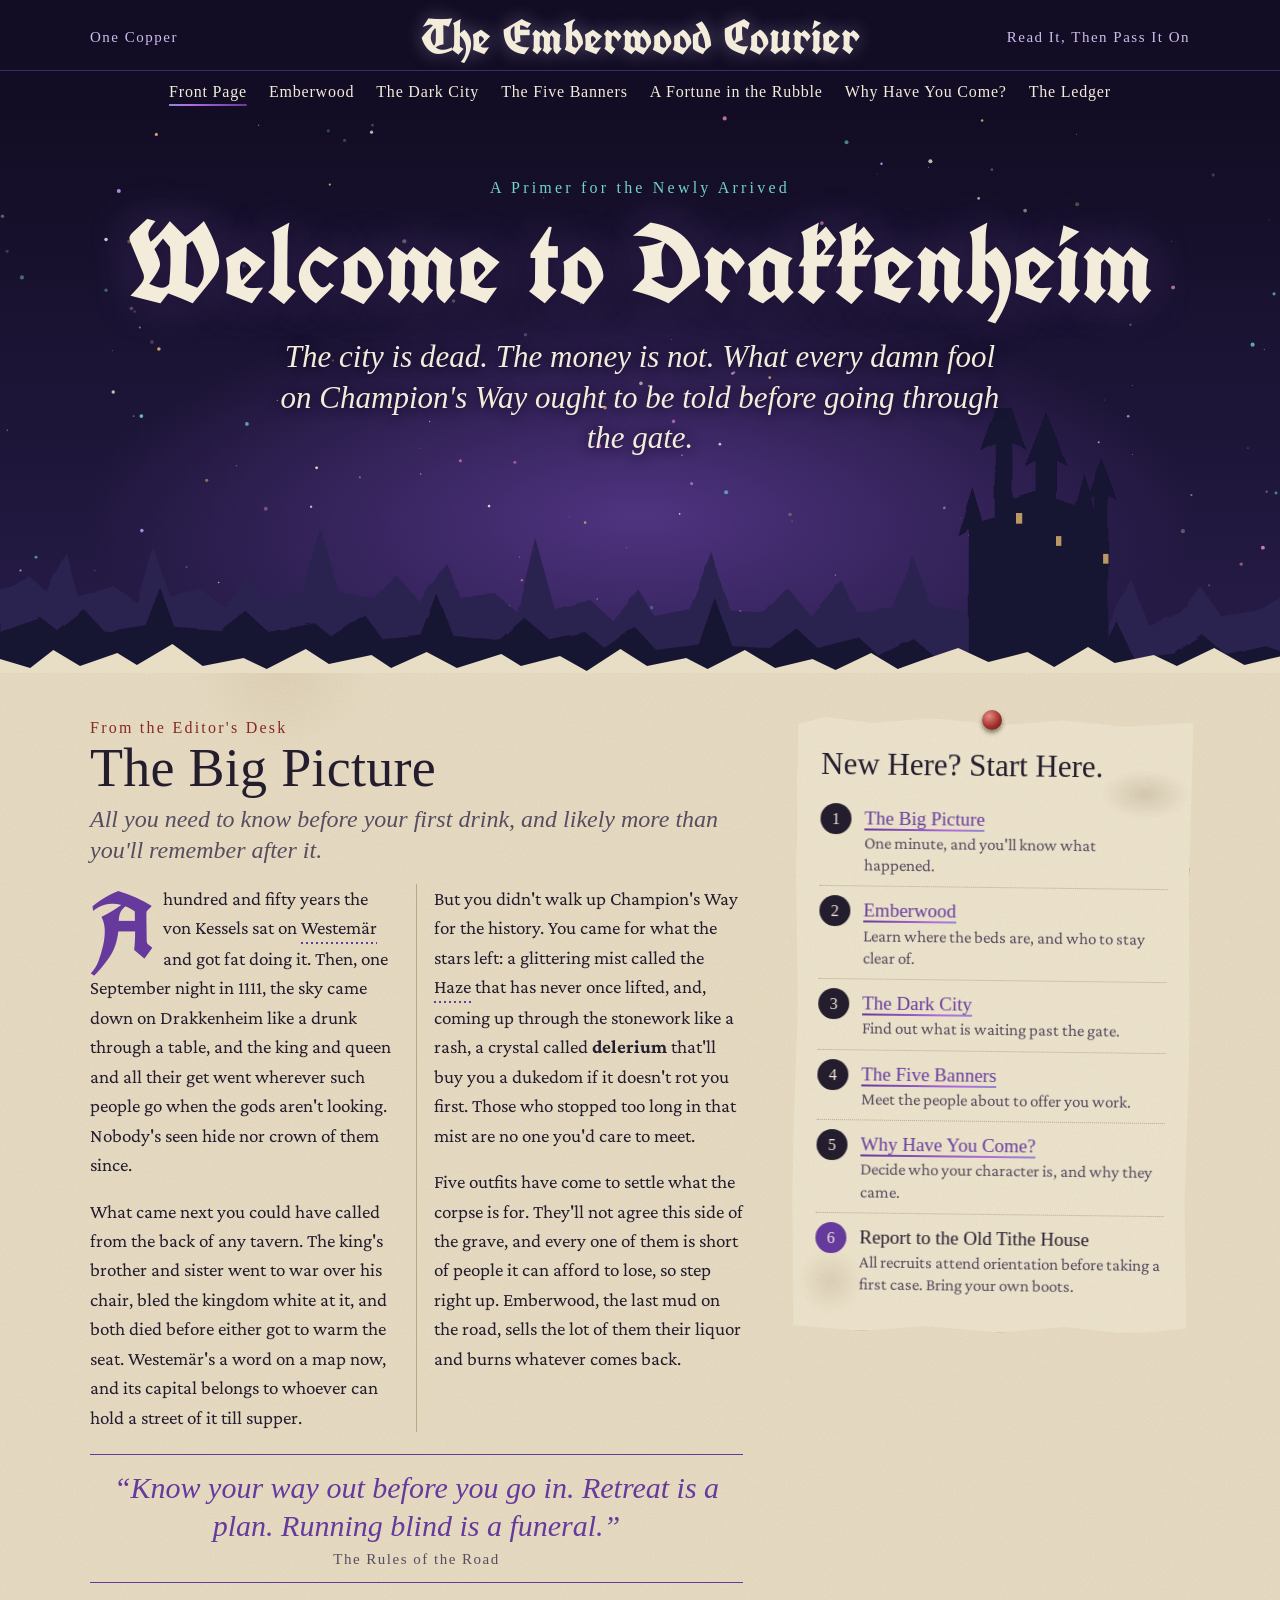
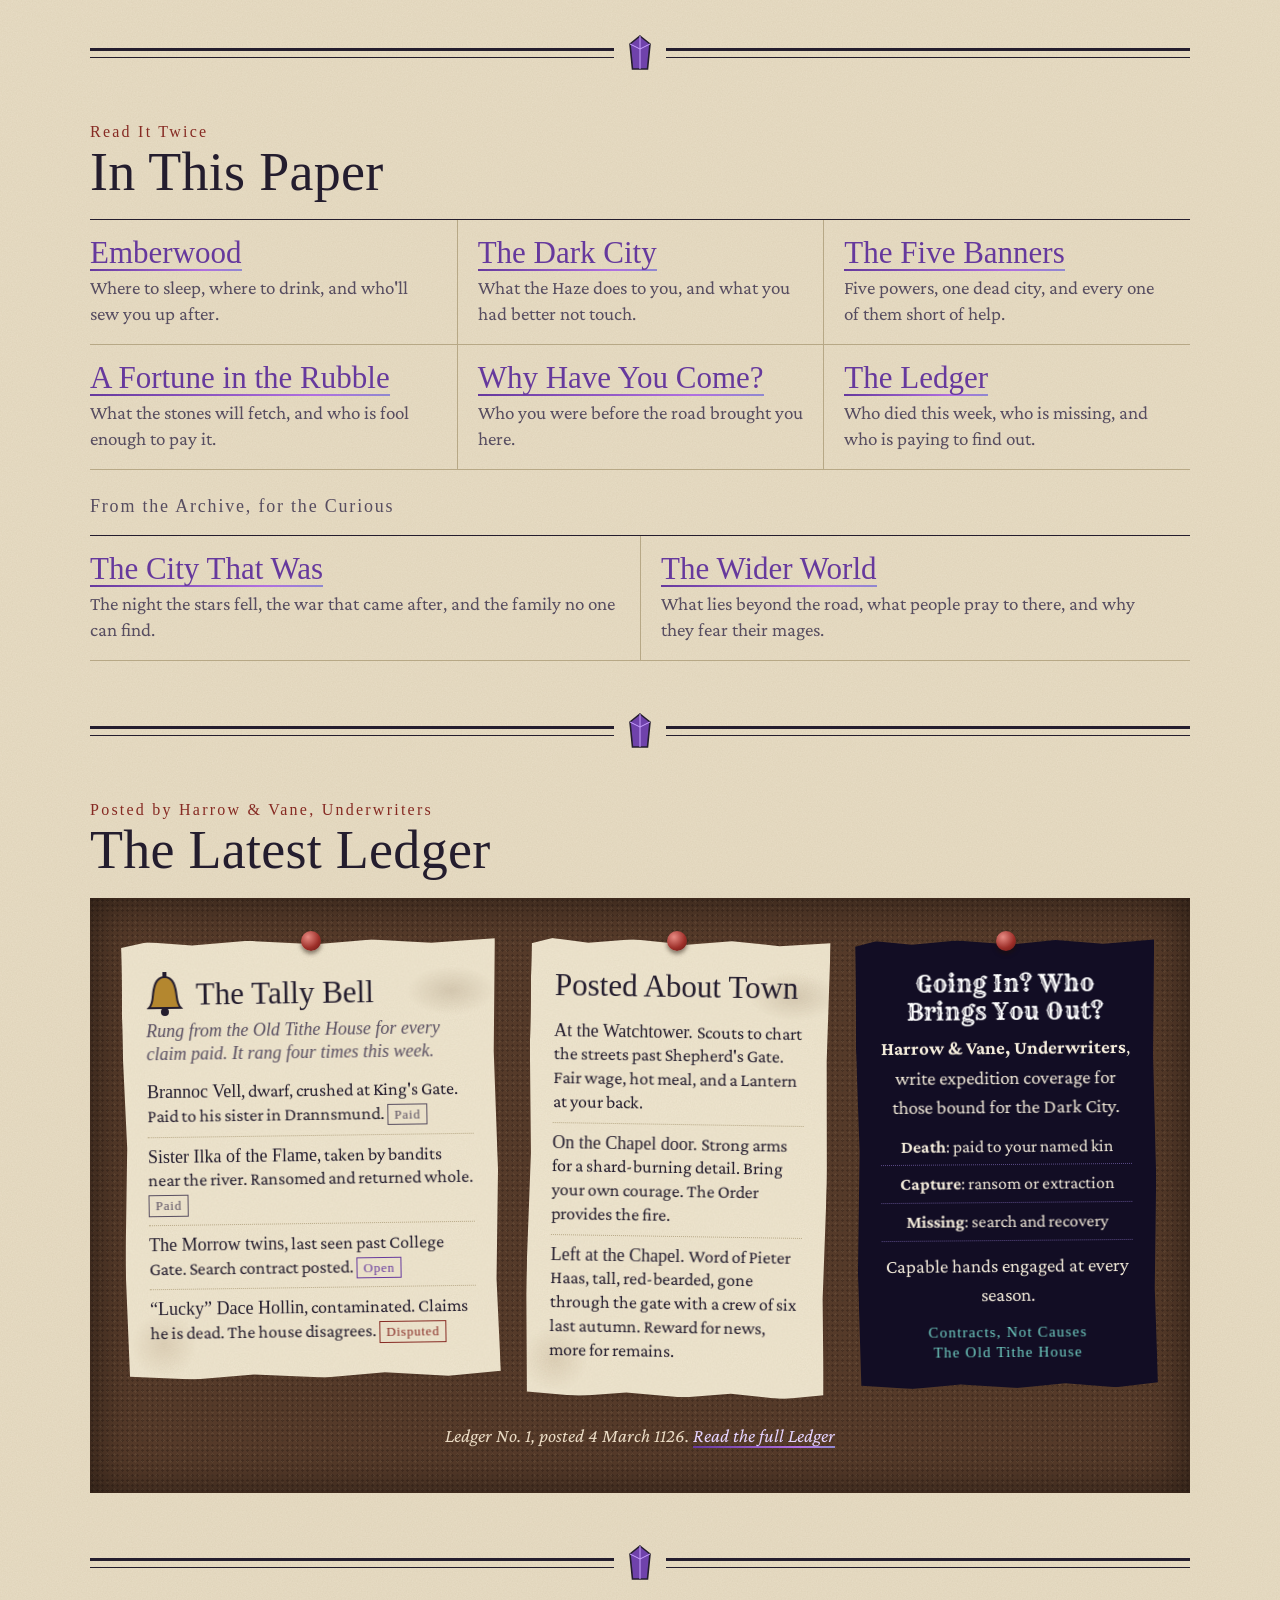
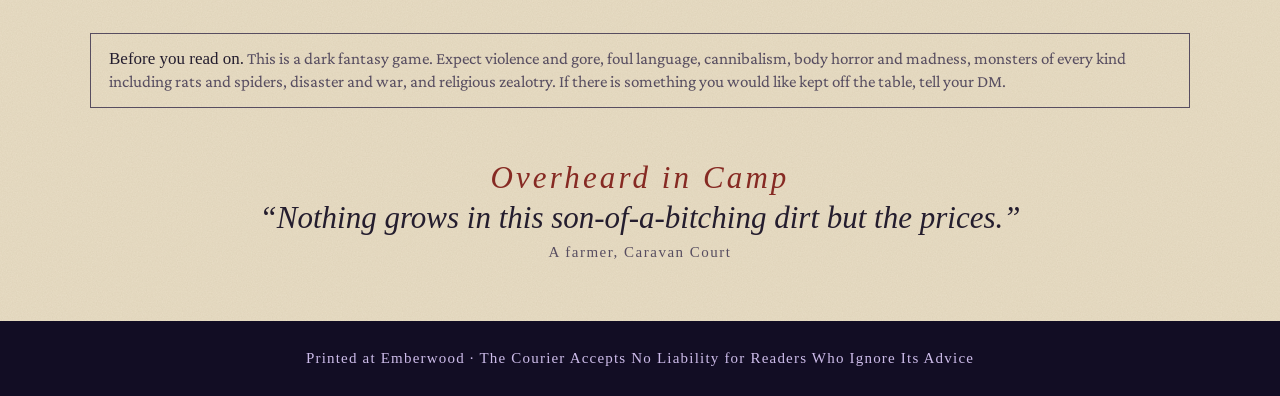
==== index.html @ 3d6c8389 "Publish The Emberwood Courier Player-facing landing site for the Drakkenheim campaign.  Co-Authored-" ====
<!doctype html>
<html lang="en">
<head>
<meta charset="utf-8">
<meta name="viewport" content="width=device-width, initial-scale=1">
<meta name="robots" content="noindex, nofollow">
<title>The Emberwood Courier</title>
<meta name="description" content="A primer for the newly arrived in Emberwood, on the road to Drakkenheim.">
<link rel="preconnect" href="https://fonts.googleapis.com">
<link rel="preconnect" href="https://fonts.gstatic.com" crossorigin>
<link href="https://fonts.googleapis.com/css2?family=Crimson+Pro:ital,wght@0,400;0,600;1,400&family=IM+Fell+English:ital@0;1&family=IM+Fell+English+SC&family=Rye&family=UnifrakturCook:wght@700&display=swap" rel="stylesheet">
<link rel="stylesheet" href="assets/css/courier.css">
<link rel="stylesheet" href="assets/css/frontier.css">
</head>
<body data-page="home">
<a class="skip" href="#main">Skip to the news</a>

<header class="masthead">
  <div class="wrap masthead__top">
    <div class="masthead__aside">One Copper</div>
    <a class="masthead__title" href="index.html">The Emberwood Courier</a>
    <div class="masthead__aside">Read It, Then Pass It On</div>
  </div>
  <nav class="nav" aria-label="Sections"><ul class="wrap nav__list" data-nav></ul></nav>
</header>

<section class="hero">
  <canvas class="hero__motes" data-motes aria-hidden="true"></canvas>
  <svg class="hero__skyline" viewBox="0 0 1440 330" preserveAspectRatio="xMidYMax slice" aria-hidden="true">
    <defs><filter id="ink-h" x="-2%" y="-2%" width="104%" height="104%"><feTurbulence type="fractalNoise" baseFrequency=".03" numOctaves="2" seed="7"/><feDisplacementMap in="SourceGraphic" scale="4"/></filter></defs>
    <g filter="url(#ink-h)">
      <path fill="#2c2050" d="M0 330V236l34-14 18 16 22-44 14 50 40-12 26 18 18-64 20 58 34-8 28 20 26-36 16 28 44-10 20-70 22 72 40 6 24-26 26 30 30-44 16 40 38-6 26 22 20-84 22 80 40-10 26 24 28-36 18 30 40-8 24-64 22 66 38 2 26-28 26 32 34-40 18 36 40-6 22-58 22 56 44 10 22-24 26 24 26-40 18 42 34-8 30 16 24-50 20 52 36-14 22-30 24 34 40-6 30-20 28 24 34-10 36 14V330Z"/>
      <path fill="#191233" d="M0 330V284l46-16 18 14 30-24 24 26 46-8 16-42 16 44 52 4 28-22 26 24 52-10 20 16 36-26 20 28 44-4 18-46 18 46 50 6 30-26 28 24 40-8 22 18 34-24 24 26 48-6 18-52 20 54 42 2 30-22 24 22 46-12 22 20 40-18 24 20 44-2 30 14 40-22 26 24 44-14 20-40 20 42 46-6 30-22 28 24 44-10 36 12V330Z"/>
      <path fill="#191233" d="M1090 336v-168l-13 7 17-54 11 38 14-4v-84l-16 8 26-74 26 74-16-8v62l26-8v-34l-12 6 24-60 24 60-12-6v44l20 6 10-36 12 42v-16l-10 5 18-48 18 48-10-5v190Z"/>
    </g>
    <g fill="#e6b873" opacity=".8"><rect x="1143" y="150" width="7" height="12"/><rect x="1188" y="176" width="6" height="11"/><rect x="1241" y="196" width="6" height="11"/></g>
  </svg>
  <svg class="hero__tear" viewBox="0 0 1440 34" preserveAspectRatio="none" aria-hidden="true"><path fill="#e8ddc5" d="M0 34V19l34 9 26-18 30 16 42-13 22 12 40-21 34 22 46-8 26 11 44-20 26 15 48-9 22 13 40-16 34 16 50-14 22 12 44-10 30 15 38-22 30 17 44-8 24 11 42-19 34 18 42-9 26 11 40-17 30 16 28-9 40-12 34 14 44-10 30 15 38-20 30 16 44-8 26 11 42-18 34 17 42-9 26 11 40-16 30 16 40-10 34 12 44-14 30 13V34Z"/></svg>
  <div class="hero__inner">
    <p class="kicker-light">A Primer for the Newly Arrived</p>
    <h1>Welcome to Drakkenheim</h1>
    <p class="hero__deck">The city is dead. The money is not. What every damn fool on Champion's Way ought to be told before going through the gate.</p>
  </div>
</section>

<main id="main" class="wrap">
  <div class="front">
    <div class="front__grid">
      <article id="big-picture">
        <p class="kicker">From the Editor's Desk</p>
        <h2 class="section-title">The Big Picture</h2>
        <p class="deck">All you need to know before your first drink, and likely more than you'll remember after it.</p>
        <div class="story__body">
          <p>A hundred and fifty years the von Kessels sat on Westemär and got fat doing it. Then, one September night in 1111, the sky came down on Drakkenheim like a drunk through a table, and the king and queen and all their get went wherever such people go when the gods aren't looking. Nobody's seen hide nor crown of them since.</p>
          <p>What came next you could have called from the back of any tavern. The king's brother and sister went to war over his chair, bled the kingdom white at it, and both died before either got to warm the seat. Westemär's a word on a map now, and its capital belongs to whoever can hold a street of it till supper.</p>
          <p>But you didn't walk up Champion's Way for the history. You came for what the stars left: a glittering mist called the Haze that has never once lifted, and, coming up through the stonework like a rash, a crystal called <strong>delerium</strong> that'll buy you a dukedom if it doesn't rot you first. Those who stopped too long in that mist are no one you'd care to meet.</p>
          <p>Five outfits have come to settle what the corpse is for. They'll not agree this side of the grave, and every one of them is short of people it can afford to lose, so step right up. Emberwood, the last mud on the road, sells the lot of them their liquor and burns whatever comes back.</p>
</div>
        <p class="pull">“Know your way out before you go in. Retreat is a plan. Running blind is a funeral.”<cite>The Rules of the Road</cite></p>
      </article>

      <aside class="note-wrap" style="--tilt:.7deg" aria-labelledby="new-here">
        <div class="note">
          <h2 id="new-here">New Here? Start Here.</h2>
          <ol class="path__list" data-path>
            <li><a class="path__label link" href="#big-picture">The Big Picture</a><span class="path__hint">One minute, and you'll know what happened.</span></li>
          </ol>
        </div>
      </aside>
    </div>

    <div class="gem-rule" aria-hidden="true"><svg viewBox="0 0 24 36"><path fill="#6f42ab" stroke="#241d2e" stroke-width="1.6" d="M12 1l10 8-2.5 25h-15L2 9z"/><path fill="none" stroke="#c9a2ff" d="M12 1v33M2 9l10 5 10-5"/></svg></div>

    <section aria-labelledby="in-paper">
      <p class="kicker">Read It Twice</p>
      <h2 id="in-paper" class="section-title">In This Paper</h2>
      <div class="headlines" data-headlines="essential"></div>
      <p class="subhead">From the Archive, for the Curious</p>
      <div class="headlines headlines--small" data-headlines="archive"></div>
    </section>

    <div class="gem-rule" aria-hidden="true"><svg viewBox="0 0 24 36"><path fill="#6f42ab" stroke="#241d2e" stroke-width="1.6" d="M12 1l10 8-2.5 25h-15L2 9z"/><path fill="none" stroke="#c9a2ff" d="M12 1v33M2 9l10 5 10-5"/></svg></div>

    <section aria-labelledby="latest">
      <p class="kicker">Posted by Harrow &amp; Vane, Underwriters</p>
      <h2 id="latest" class="section-title">The Latest Ledger</h2>
      <div class="board">
        <div class="board__grid">
          <div class="note-wrap" style="--tilt:-.8deg">
            <div class="note">
              <div class="tally">
                <svg viewBox="0 0 38 46" aria-hidden="true"><path fill="#b4872f" stroke="#241d2e" stroke-width="2" d="M19 5C10 5 8 15 7 25c-.6 6-2 9-4 11h32c-2-2-3.400-5-4-11C30 15 28 5 19 5Z"/><rect x="17" y="0" width="4" height="6" fill="#241d2e"/><circle cx="19" cy="40" r="4" fill="#241d2e"/></svg>
                <h3>The Tally Bell</h3>
              </div>
              <p class="tally__sub" data-bell></p>
              <ul data-claims></ul>
            </div>
          </div>
          <div class="note-wrap" style="--tilt:.9deg">
            <div class="note">
              <h3>Posted About Town</h3>
              <ul data-posted></ul>
            </div>
          </div>
          <div class="note-wrap" style="--tilt:-.5deg">
            <div class="note note--ad">
              <h3>Going In? Who Brings You Out?</h3>
              <p style="margin:8px 0 6px"><b>Harrow &amp; Vane, Underwriters</b>, write expedition coverage for those bound for the Dark City.</p>
              <div class="cover"><b>Death</b>: paid to your named kin</div>
              <div class="cover"><b>Capture</b>: ransom or extraction</div>
              <div class="cover"><b>Missing</b>: search and recovery</div>
              <p style="margin:10px 0 0">Capable hands engaged at every season.</p>
              <p class="motto">Contracts, Not Causes<br>The Old Tithe House</p>
            </div>
          </div>
        </div>
        <p class="board__foot"><span data-issue></span> <a class="link" href="ledger.html">Read the full Ledger</a></p>
      </div>
    </section>

    <div class="gem-rule" aria-hidden="true"><svg viewBox="0 0 24 36"><path fill="#6f42ab" stroke="#241d2e" stroke-width="1.6" d="M12 1l10 8-2.5 25h-15L2 9z"/><path fill="none" stroke="#c9a2ff" d="M12 1v33M2 9l10 5 10-5"/></svg></div>

    <p class="warning"><strong>Before you read on.</strong> This is a dark fantasy game. Expect violence and gore, foul language, cannibalism, body horror and madness, monsters of every kind including rats and spiders, disaster and war, and religious zealotry. If there is something you would like kept off the table, tell your DM.</p>
  </div>
</main>

<footer class="foot">Printed at Emberwood · The Courier Accepts No Liability for Readers Who Ignore Its Advice</footer>
<script src="assets/js/ledger.js"></script>
<script src="assets/js/site.js"></script>
</body>
</html>
---- assets/css/courier.css ----
/* The Emberwood Courier: shared styles */
:root {
  --paper: #e8ddc5;
  --paper-deep: #dccfb1;
  --paper-note: #efe6d0;
  --ink: #241d2e;
  --ink-soft: #574d60;
  --rule: #b7a886;
  --night: #120d24;
  --night-2: #241a44;
  --night-glow: #4f3380;
  --moon: #f4ecdb;
  --lilac: #cdbcea;
  --violet: #66399d;
  --oxblood: #862a23;
  --brass: #a97c28;
  --teal: #72d3c6;
  --cork: #553a29;
  --shimmer: linear-gradient(100deg, #66399d, #b06fe0, #4fb9ae, #b06fe0, #66399d);
  --blackletter: "UnifrakturCook", "Old English Text MT", serif;
  --fell: "IM Fell English", Georgia, serif;
  --fell-sc: "IM Fell English SC", "IM Fell English", Georgia, serif;
  --body: "Crimson Pro", Georgia, serif;
  --page: 1180px;
  --gutter: clamp(16px, 4vw, 40px);
  --noise: url("data:image/svg+xml,%3Csvg xmlns='http://www.w3.org/2000/svg' width='220' height='220'%3E%3Cfilter id='n'%3E%3CfeTurbulence type='fractalNoise' baseFrequency='.8' numOctaves='3'/%3E%3CfeColorMatrix values='0 0 0 0 .35 0 0 0 0 .27 0 0 0 0 .14 0 0 0 .13 0'/%3E%3C/filter%3E%3Crect width='220' height='220' filter='url(%23n)'/%3E%3C/svg%3E");
}

* { box-sizing: border-box; }
html { -webkit-text-size-adjust: 100%; }
body {
  margin: 0;
  background: var(--paper) var(--noise);
  color: var(--ink);
  font: 400 19px/1.55 var(--body);
  overflow-wrap: break-word;
}
img, svg { max-width: 100%; }
p { margin: 0 0 .9em; }
h1, h2, h3 { margin: 0; font-weight: 400; }
ol, ul { margin: 0; padding: 0; list-style: none; }

.wrap { max-width: var(--page); margin: 0 auto; padding: 0 var(--gutter); }

/* Interaction language: anything with the shimmer can be clicked */
a { color: inherit; }
.link {
  color: var(--violet);
  text-decoration: none;
  background: var(--shimmer) 0 100% / 300% 2px no-repeat;
  padding-bottom: 2px;
  transition: background-position .9s ease;
}
.link:hover { background-position: 100% 100%; }
:focus-visible { outline: 3px solid var(--violet); outline-offset: 3px; border-radius: 2px; }

.skip {
  position: absolute; left: -999px; top: 8px; z-index: 20;
  background: var(--moon); padding: 8px 14px;
}
.skip:focus { left: 8px; }

/* Masthead */
.masthead { background: var(--night); color: var(--moon); }
.masthead__top {
  display: grid; grid-template-columns: 1fr auto 1fr; align-items: center; gap: 16px;
  padding-block: 12px 8px;
}
.masthead__aside { font: 15px var(--fell-sc); letter-spacing: .1em; color: var(--lilac); }
.masthead__aside:last-child { text-align: right; }
.masthead__title {
  font: 700 clamp(30px, 5vw, 48px)/1.05 var(--blackletter);
  color: var(--moon); text-decoration: none; white-space: nowrap;
  text-shadow: 0 0 18px rgba(205, 188, 234, .4);
}
.nav { border-top: 1px solid #3b2d63; }
.nav__list {
  display: flex; flex-wrap: wrap; justify-content: center;
  gap: 2px 22px; padding-block: 7px 9px;
  font: 16px var(--fell-sc); letter-spacing: .05em;
}
.nav a { color: var(--moon); text-decoration: none; padding: 5px 0; display: inline-block;
  background: var(--shimmer) 0 100% / 300% 0 no-repeat; transition: background-size .2s, background-position .9s; }
.nav a:hover, .nav a[aria-current] { background-size: 300% 2px; background-position: 100% 100%; }
.nav span { color: #8d81ac; padding: 5px 0; display: inline-block; }

@media (max-width: 720px) {
  .masthead__top { grid-template-columns: 1fr; text-align: center; padding-block: 12px 4px; }
  .masthead__aside { display: none; }
  .masthead__title { white-space: normal; }
  .nav__list { flex-wrap: nowrap; justify-content: flex-start; overflow-x: auto; white-space: nowrap; scrollbar-width: none; }
  .nav__list::-webkit-scrollbar { display: none; }
}

/* Hero */
.hero {
  position: relative; overflow: hidden; color: var(--moon); text-align: center;
  background:
    radial-gradient(ellipse 60% 55% at 50% 72%, var(--night-glow) 0%, rgba(79, 51, 128, 0) 72%),
    linear-gradient(var(--night), var(--night-2) 88%);
}
.hero__motes { position: absolute; inset: 0; width: 100%; height: 100%; }
.hero__skyline { position: absolute; left: 0; right: 0; bottom: 0; width: 100%; height: clamp(140px, 21vw, 265px); display: block; }
.hero__tear { position: absolute; left: 0; right: 0; bottom: -1px; width: 100%; height: 34px; display: block; }
.hero__inner { position: relative; padding: clamp(40px, 5vw, 64px) var(--gutter) clamp(130px, 17vw, 215px); }
.kicker-light { font: 16px var(--fell-sc); letter-spacing: .2em; color: var(--teal); margin: 0 0 12px; }
.hero h1 {
  font: 700 clamp(52px, 8.6vw, 112px)/1 var(--blackletter);
  text-shadow: 0 2px 26px rgba(15, 8, 34, .9), 0 0 42px rgba(160, 120, 220, .45);
}
.hero__deck {
  font: italic clamp(21px, 2.6vw, 31px)/1.3 var(--fell);
  max-width: 24em; margin: 18px auto 0;
  text-shadow: 0 1px 12px rgba(15, 8, 34, .95);
}

/* Broadsheet furniture */
.kicker { font: 16px var(--fell-sc); letter-spacing: .14em; color: var(--oxblood); margin: 0 0 2px; }
.section-title { font: clamp(34px, 4.6vw, 54px)/1.08 var(--fell-sc); letter-spacing: .005em; }
.deck { font: italic clamp(20px, 2vw, 24px)/1.3 var(--fell); color: var(--ink-soft); margin: 6px 0 0; }
.double-rule { border: 0; border-top: 3px solid var(--ink); border-bottom: 1px solid var(--ink); height: 6px; margin: 0; }
.gem-rule { display: flex; align-items: center; gap: 14px; margin: clamp(30px, 5vw, 52px) 0; }
.gem-rule::before, .gem-rule::after { content: ""; flex: 1; height: 6px; border-top: 3px solid var(--ink); border-bottom: 1px solid var(--ink); }
.gem-rule svg { width: 24px; height: 36px; flex: none; }

/* Front page */
.front { padding-block: clamp(26px, 4vw, 46px) 0; }
.front__grid { display: grid; grid-template-columns: minmax(0, 1.65fr) minmax(0, 1fr); gap: clamp(26px, 4vw, 56px); align-items: start; }
.story__body { column-count: 2; column-gap: 34px; column-rule: 1px solid var(--rule); margin-top: 18px; }
.story__body p:first-child::first-letter {
  float: left; font: 700 92px/.74 var(--blackletter); color: var(--violet);
  padding: 8px 10px 0 0;
}
.pull { font: italic clamp(23px, 2.7vw, 30px)/1.25 var(--fell); color: var(--violet); text-align: center;
  border-block: 1px solid var(--violet); padding: 14px 8px; margin: 22px 0 0; }
.pull cite { display: block; font: 15px var(--fell-sc); letter-spacing: .1em; color: var(--ink-soft); margin-top: 7px; }

@media (max-width: 900px) {
  .front__grid { grid-template-columns: 1fr; }
}
@media (max-width: 620px) {
  .story__body { column-count: 1; }
}

/* Pinned notes */
.note {
  position: relative; background: var(--paper-note) var(--noise);
  padding: 30px 24px 26px;
  transform: rotate(var(--tilt, -.6deg));
  filter: drop-shadow(0 4px 6px rgba(36, 22, 10, .3));
  clip-path: polygon(0 1.2%, 7% 0, 19% .9%, 34% 0, 52% 1%, 67% .1%, 83% 1%, 100% .2%, 99.3% 26%, 100% 53%, 99.2% 78%, 100% 99%, 86% 100%, 69% 99%, 53% 100%, 34% 99.1%, 18% 100%, .8% 99.2%, 0 74%, .9% 47%, 0 24%);
}
.note-wrap { position: relative; }
.note-wrap::before {
  content: ""; position: absolute; z-index: 2; left: 50%; top: -9px; width: 20px; height: 20px; margin-left: -10px;
  border-radius: 50%;
  background: radial-gradient(circle at 35% 30%, #e78b83, #9d2f29 58%, #5f1612);
  box-shadow: 0 3px 4px rgba(30, 15, 5, .5);
}
.note h2, .note h3 { font: clamp(25px, 3vw, 31px)/1.12 var(--fell-sc); }

/* New here path */
.path__list { counter-reset: step; margin-top: 12px; }
.path__list li { counter-increment: step; position: relative; padding: 9px 0 9px 44px; border-bottom: 1px dotted var(--rule); }
.path__list li:last-child { border: 0; }
.path__list li::before {
  content: counter(step); position: absolute; left: 0; top: 9px; width: 31px; height: 31px;
  background: var(--ink); color: var(--moon); border-radius: 50%;
  font: 16px/31px var(--fell-sc); text-align: center;
}
.path__list li:last-child::before { background: var(--violet); }
.path__label { font: 19px/1.25 var(--fell-sc); }
.path__label--plain { color: var(--ink); }
.path__hint { display: block; font-size: 17px; line-height: 1.3; color: var(--ink-soft); }
.in-press { font: 13px var(--fell-sc); letter-spacing: .08em; color: var(--ink-soft); border: 1px solid var(--rule); padding: 0 6px; white-space: nowrap; }

/* Headlines */
.headlines { display: grid; grid-template-columns: repeat(3, minmax(0, 1fr)); margin-top: 18px; border-top: 1px solid var(--ink); }
.headline { padding: 16px 20px 18px 0; border-bottom: 1px solid var(--rule); }
.headline + .headline { padding-left: 20px; border-left: 1px solid var(--rule); }
.headline:nth-child(3n + 1) { padding-left: 0; border-left: 0; }
.headline__title { font: clamp(25px, 2.7vw, 31px)/1.12 var(--fell-sc); margin: 0 0 4px; }
.headline__title a {
  color: var(--violet); text-decoration: none;
  background: var(--shimmer) 0 100% / 300% 2px no-repeat; padding-bottom: 1px; transition: background-position .9s;
}
.headline__title a:hover { background-position: 100% 100%; }
.headline p { margin: 0; color: var(--ink-soft); line-height: 1.35; }
.headlines--small { grid-template-columns: repeat(2, minmax(0, 1fr)); }
.headlines--small .headline:nth-child(3n + 1) { padding-left: 20px; border-left: 1px solid var(--rule); }
.headlines--small .headline:nth-child(2n + 1) { padding-left: 0; border-left: 0; }
.subhead { font: 18px var(--fell-sc); letter-spacing: .1em; color: var(--ink-soft); margin: 26px 0 0; }

@media (max-width: 780px) {
  .headlines, .headlines--small { grid-template-columns: 1fr; }
  .headline, .headline + .headline, .headlines--small .headline:nth-child(3n + 1) { padding: 13px 0 15px; border-left: 0; }
}

/* Corkboard */
.board {
  background: var(--cork);
  background-image: radial-gradient(rgba(0, 0, 0, .2) 1px, transparent 1.3px), radial-gradient(rgba(255, 220, 170, .06) 1px, transparent 1.3px);
  background-size: 5px 5px, 7px 7px;
  box-shadow: inset 0 0 44px rgba(0, 0, 0, .55);
  padding: clamp(26px, 4vw, 42px) clamp(16px, 3vw, 34px);
  margin-top: 18px;
}
.board__grid { display: grid; grid-template-columns: minmax(0, 1.25fr) minmax(0, 1fr) minmax(0, 1fr); gap: clamp(18px, 2.4vw, 30px); align-items: start; }
.board__foot { color: #eadbc4; text-align: center; font-style: italic; margin: 24px 0 0; }
.board__foot .link { color: #e5d3ff; }
.tally { display: flex; gap: 12px; align-items: center; }
.tally svg { width: 38px; height: 46px; flex: none; }
.tally__sub { font: italic 18px/1.25 var(--fell); color: var(--ink-soft); margin: 2px 0 8px; }
.claim { padding: 8px 0; border-bottom: 1px dotted var(--rule); line-height: 1.32; font-size: 18px; }
.claim:last-child { border: 0; }
.claim b { font: 18px var(--fell-sc); }
.status { display: inline-block; font: 13px/1.5 var(--fell-sc); letter-spacing: .06em; padding: 0 6px; border: 1px solid var(--ink-soft); color: var(--ink-soft); white-space: nowrap; }
.status--open { border-color: var(--violet); color: var(--violet); }
.status--disputed { border-color: var(--oxblood); color: var(--oxblood); }
.note h3 + ul, .note h3 + p { margin-top: 8px; }
.note--ad { background: var(--night); color: var(--moon); text-align: center; }
.note--ad h3 { color: #fff; }
.note--ad .cover { font-size: 17.5px; line-height: 1.3; border-bottom: 1px dotted #5a4a86; padding: 7px 0; }
.note--ad .motto { font: 15px/1.35 var(--fell-sc); letter-spacing: .08em; color: var(--teal); margin: 12px 0 0; }

@media (max-width: 960px) {
  .board__grid { grid-template-columns: 1fr; gap: 26px; }
}

/* Footer */
.warning { border: 1px solid var(--ink-soft); padding: 13px 18px; font-size: 17px; line-height: 1.4; color: var(--ink-soft); margin-top: 8px; }
.warning strong { font: 17px var(--fell-sc); color: var(--ink); }
.foot { background: var(--night); color: var(--lilac); text-align: center; padding: 26px var(--gutter); margin-top: clamp(36px, 5vw, 60px); font: 15px/1.5 var(--fell-sc); letter-spacing: .08em; }

/* Emberwood page */
.page-head { padding-block: clamp(26px, 4vw, 44px) 18px; }
.map-layout { display: grid; grid-template-columns: minmax(0, 1fr) 300px; gap: clamp(20px, 3vw, 36px); align-items: start; }
.map-frame { position: relative; line-height: 0; filter: drop-shadow(0 4px 8px rgba(36, 22, 10, .35)); }
.map-art { width: 100%; height: auto; display: block; }
.map-overlay { position: absolute; inset: 0; width: 100%; height: 100%; }
.map-caption { font: italic 17px/1.3 var(--fell); color: var(--ink-soft); text-align: center; margin: 8px 0 0; }
.map-note-col { position: sticky; top: 16px; padding-top: 10px; }
.place-note__tag { font: 15px var(--fell-sc); letter-spacing: .1em; color: var(--oxblood); margin: 0 0 2px; }
.place-note p { margin: 9px 0 0; line-height: 1.42; }
.place-note__who { font-size: 17.5px; color: var(--ink-soft); border-top: 1px dotted var(--rule); padding-top: 8px; }
.place-note__who b { font: 16px var(--fell-sc); color: var(--ink); }
.pin { cursor: pointer; }
.pin__hit { fill: transparent; }
.pin__disc { fill: #ecdfbd; stroke: var(--ink); stroke-width: 1.8; transition: fill .2s; filter: drop-shadow(1px 2px 1.5px rgba(30, 20, 14, .55)); }
.pin__num { fill: var(--ink); font: 19px var(--fell); text-anchor: middle; pointer-events: none; transition: fill .2s; }
.pin:hover .pin__disc, .pin:focus-visible .pin__disc, .pin[aria-pressed="true"] .pin__disc { fill: url(#shim); }
.pin:hover .pin__num, .pin:focus-visible .pin__num, .pin[aria-pressed="true"] .pin__num { fill: #fbf5e7; }
.pin:focus { outline: none; }
.pin:focus-visible .pin__ring { stroke: var(--violet); stroke-width: 3; }
.pin__ring { fill: none; stroke: transparent; }
.map-title { font: 700 27px var(--blackletter); fill: #f1e8d6; pointer-events: none; }
.map-label { font: 16px var(--fell-sc); letter-spacing: .12em; fill: var(--ink); paint-order: stroke; stroke: rgba(226, 216, 190, .85); stroke-width: 4px; stroke-linejoin: round; pointer-events: none; }

.directory { display: grid; grid-template-columns: repeat(3, minmax(0, 1fr)); gap: 0 30px; margin-top: 12px; }
.directory button {
  all: unset; box-sizing: border-box; display: flex; gap: 11px; align-items: flex-start; width: 100%;
  padding: 10px 0; border-bottom: 1px dotted var(--rule); cursor: pointer; line-height: 1.25;
}
.directory button:focus-visible { outline: 3px solid var(--violet); outline-offset: 2px; }
.directory__num { flex: none; width: 30px; height: 30px; border-radius: 50%; background: var(--ink); color: var(--moon); text-align: center; font: 15px/30px var(--fell-sc); }
.directory__name { display: block; font: 20px/1.2 var(--fell-sc); color: var(--violet); }
.directory__line { display: block; font-size: 17px; color: var(--ink-soft); }
.directory button[aria-pressed="true"] .directory__num { background: var(--violet); }

.notices { columns: 3; column-gap: 20px; margin-top: 16px; }
.notice { break-inside: avoid; border: 1.5px solid var(--ink); padding: 15px 16px; margin: 0 0 18px; text-align: center; line-height: 1.34; font-size: 18px; }
.notice h3 { font: 23px/1.15 var(--fell-sc); margin-bottom: 6px; }
.notice small { display: block; font: 14px var(--fell-sc); letter-spacing: .08em; color: var(--ink-soft); margin-top: 7px; }
.notice--warn { border: 2.5px solid var(--oxblood); }
.notice--warn h3 { color: var(--oxblood); }
.notice--firm { background: var(--night); color: var(--moon); border-color: var(--night); box-shadow: inset 0 0 0 3px var(--night), inset 0 0 0 4px #5a4a86; }
.notice--firm h3 { color: #fff; }
.notice--firm small { color: var(--teal); }
.grumble { margin-top: 16px; border-left: 3px solid var(--oxblood); padding: 2px 0 2px 18px; max-width: 42em; }

@media (max-width: 960px) {
  .map-layout { grid-template-columns: 1fr; }
  .map-note-col { position: static; }
  .directory { grid-template-columns: repeat(2, minmax(0, 1fr)); }
  .notices { columns: 2; }
}
@media (max-width: 620px) {
  .directory { grid-template-columns: 1fr; }
  .notices { columns: 1; }
  .map-label { display: none; }
  .pin__disc { r: 23px; }
  .pin__num { font-size: 26px; }
}

@media (prefers-reduced-motion: reduce) {
  *, *::before, *::after { transition: none !important; animation: none !important; scroll-behavior: auto !important; }
}
---- assets/css/frontier.css ----
/* Frontier layer: wood type, handbills, wear, and the interactive extras. */
:root { --woodtype: "Rye", "IM Fell English SC", Georgia, serif; }

/* Paper that has been carried in a boot */
body {
  background-image:
    radial-gradient(circle 150px at 8% 18%, rgba(120, 84, 42, .09), transparent 70%),
    radial-gradient(circle 220px at 92% 42%, rgba(96, 66, 34, .08), transparent 70%),
    radial-gradient(circle 130px at 22% 74%, rgba(120, 84, 42, .08), transparent 70%),
    var(--noise);
  background-attachment: fixed, fixed, fixed, scroll;
}
.front { background-image: radial-gradient(circle 62px at 97% 148px, transparent 56px, rgba(92, 58, 28, .24) 58px, rgba(92, 58, 28, .1) 61px, transparent 64px); }
.note {
  background-image:
    radial-gradient(ellipse 62px 34px at 88% 12%, rgba(90, 62, 34, .16), transparent 72%),
    radial-gradient(circle 46px at 10% 92%, rgba(120, 84, 46, .14), transparent 72%),
    var(--noise);
}
.note--ad { background-image: none; }

/* Wood type on the things that were printed cheap and in a hurry */
.note--ad h3, .notice h3, .danger h3, .buyer h3, .sidebar-box h3 { font-family: var(--woodtype); letter-spacing: .01em; }
.danger h3 { font-size: 23px; }
.buyer h3 { font-size: 20px; }
.note--ad h3 { font-size: 23px; line-height: 1.2; }

/* Handbills */
.notices { columns: 3; column-gap: 26px; }
.notice {
  position: relative; border: 0; padding: 24px 18px 18px; margin: 0 0 24px;
  background: #e9dcbd var(--noise);
  box-shadow: 1px 3px 7px rgba(40, 24, 10, .34);
  transform: rotate(var(--bill, -.6deg));
}
.notice::before {
  content: ""; position: absolute; left: 50%; top: 7px; width: 9px; height: 9px; margin-left: -4px;
  border-radius: 50%; background: radial-gradient(circle at 35% 30%, #a79b8c, #3a332c 70%);
  box-shadow: 0 2px 2px rgba(0, 0, 0, .5);
}
.notice:nth-child(3n + 1) { --bill: .8deg; background-color: #e3d5b1; }
.notice:nth-child(3n + 2) { --bill: -1.1deg; background-color: #eee3c9; }
.notice:nth-child(3n) { --bill: .4deg; background-color: #ddcda6; }
.notice:nth-child(4n + 1) h3 { font-family: var(--blackletter); font-size: 29px; }
.notice:nth-child(4n + 3) h3 { font-family: var(--fell-sc); font-size: 25px; }
.notice h3 { font-size: 24px; line-height: 1.12; border-bottom: 2px solid var(--ink); padding-bottom: 6px; margin-bottom: 8px; }
.notice--warn { border: 0; background-image: radial-gradient(ellipse 34px 44px at 86% 82%, rgba(122, 22, 18, .3), rgba(122, 22, 18, .1) 60%, transparent 74%), var(--noise); }
.notice--warn h3 { border-color: var(--oxblood); }
.notices .notice.notice--firm { background: var(--night); color: var(--moon); box-shadow: 1px 3px 7px rgba(40, 24, 10, .4); }
.notice--firm h3 { border-color: #5a4a86; font-family: var(--woodtype) !important; font-size: 23px !important; }
@media (max-width: 960px) { .notices { columns: 2; } }
@media (max-width: 620px) { .notices { columns: 1; } }

/* Emberwood street */
.street { position: relative; line-height: 0; background: #1a1330; }
.street canvas { width: 100%; height: clamp(130px, 22vw, 300px); object-fit: cover; object-position: 44% bottom; display: block; }

/* Map controls */
.map-controls { display: flex; flex-wrap: wrap; gap: 10px; align-items: center; margin: 2px 0 12px; }
.map-controls .deck { margin: 0 auto 0 0; }
.ctl {
  all: unset; box-sizing: border-box; cursor: pointer; padding: 6px 14px; font: 17px var(--fell-sc); letter-spacing: .03em;
  border: 1.5px solid var(--ink); color: var(--violet); background: var(--paper-note);
}
.ctl:hover { background: var(--paper-deep); }
.ctl:focus-visible { outline: 3px solid var(--violet); outline-offset: 2px; }
.ctl[aria-pressed="true"] { background: var(--night); color: var(--moon); border-color: var(--night); }
.map-night { position: absolute; left: 0; top: 0; width: 100%; height: auto; opacity: 0; transition: opacity .7s; pointer-events: none; }
.map-frame.is-night .map-night { opacity: 1; }
.map-frame.is-night .map-label { fill: #e8dfca; stroke: rgba(20, 16, 40, .8); }
.place-note__night { font-style: italic; color: var(--night-glow); border-top: 1px dotted var(--rule); padding-top: 8px; }
.place-note__night b { font: normal 16px var(--fell-sc); color: var(--ink); }
.tour-voice { font: italic 21px/1.34 var(--fell); }
.tour-nav { display: flex; flex-wrap: wrap; gap: 8px; margin-top: 12px; }
.tour-nav .ctl { flex: 1 1 auto; text-align: center; }
.tour-nav .ctl[disabled] { opacity: .4; cursor: default; }

/* Overheard */
.overheard { text-align: center; margin-top: clamp(30px, 5vw, 50px); }
.overheard p { font: italic clamp(22px, 2.8vw, 31px)/1.28 var(--fell); max-width: 28em; margin: 0 auto; }
.overheard cite { display: block; font: normal 15px var(--fell-sc); letter-spacing: .1em; color: var(--ink-soft); margin-top: 7px; }
.overheard__tag { font: 14px var(--woodtype); letter-spacing: .1em; color: var(--oxblood); margin: 0 0 8px; }

/* Up the road */
.road-next { border-top: 3px solid var(--ink); border-bottom: 1px solid var(--ink); padding: 14px 0; margin-top: clamp(26px, 4vw, 40px); display: flex; flex-wrap: wrap; gap: 4px 18px; align-items: baseline; }
.road-next__tag { font: 15px var(--woodtype); color: var(--oxblood); }
.road-next a { font: clamp(24px, 3vw, 32px)/1.1 var(--fell-sc); color: var(--violet); text-decoration: none; background: var(--shimmer) 0 100% / 300% 2px no-repeat; transition: background-position .9s; }
.road-next a:hover { background-position: 100% 100%; }
.road-next span.deck { flex-basis: 100%; margin: 0; }

/* Read stamps */
.path__stamp { display: inline-block; font: 12px/1.5 var(--woodtype); color: var(--oxblood); border: 1.5px solid var(--oxblood); padding: 0 5px; transform: rotate(-5deg); margin-left: 6px; }
.path__tally { font: italic 18px var(--fell); color: var(--ink-soft); margin: 10px 0 0; }

/* Lexicon */
.term { all: unset; cursor: help; color: inherit; background: linear-gradient(90deg, #66399d 50%, transparent 50%) 0 100% / 5px 1.5px repeat-x; padding-bottom: 1px; }
.term:focus-visible { outline: 2px solid var(--violet); outline-offset: 2px; }
.night .term { background-image: linear-gradient(90deg, #72d3c6 50%, transparent 50%); }
.lex { position: fixed; z-index: 30; width: min(300px, calc(100vw - 24px)); background: var(--night); color: var(--moon); padding: 12px 15px; font-size: 17.5px; line-height: 1.34; box-shadow: 0 8px 22px rgba(16, 8, 30, .5); }
.lex b { display: block; font: 15px var(--woodtype); color: var(--teal); margin-bottom: 3px; }

/* Faction grudges */
.web-layout { display: grid; grid-template-columns: minmax(0, 400px) minmax(0, 1fr); gap: clamp(20px, 4vw, 44px); align-items: center; margin-top: 14px; }
.web { position: relative; width: 100%; aspect-ratio: 400 / 380; }
.web svg.web__lines { position: absolute; inset: 0; width: 100%; height: 100%; }
.web__line { fill: none; stroke-width: 3; transition: opacity .25s; }
.web__line--war { stroke: var(--oxblood); }
.web__line--wary { stroke: var(--ink); stroke-dasharray: 9 7; }
.web__line--trade { stroke: var(--brass); stroke-dasharray: 2 7; stroke-linecap: round; }
.web__node { all: unset; position: absolute; width: 19%; transform: translate(-50%, -50%); cursor: pointer; line-height: 0; transition: transform .2s; }
.web__node svg { width: 100%; height: auto; filter: drop-shadow(0 3px 3px rgba(30, 20, 10, .4)); }
.web__node:focus-visible { outline: 3px solid var(--violet); outline-offset: 2px; }
.web__node[aria-pressed="true"] { transform: translate(-50%, -50%) scale(1.22); }
.web-legend { display: flex; flex-wrap: wrap; gap: 4px 18px; font: 15px var(--fell-sc); color: var(--ink-soft); margin: 10px 0 0; }
.web-legend i { display: inline-block; width: 28px; height: 0; border-top: 3px solid var(--oxblood); margin-right: 6px; vertical-align: middle; }
.web-legend .wary i { border-top: 3px dashed var(--ink); }
.web-legend .trade i { border-top: 3px dotted var(--brass); }
.grudges h3 { font: 26px/1.15 var(--fell-sc); margin-bottom: 6px; }
.grudges li { padding: 9px 0; border-bottom: 1px dotted var(--rule); line-height: 1.38; }
.grudges b { display: block; font: 19px var(--fell-sc); color: var(--oxblood); }
.grudges li.trade b { color: var(--brass); }
.grudges li.wary b { color: var(--ink); }
@media (max-width: 760px) { .web-layout { grid-template-columns: 1fr; } .web { max-width: 400px; margin: 0 auto; } }

/* Write it down */
.entry { background: var(--paper-note) var(--noise); color: var(--ink); padding: clamp(20px, 3vw, 34px); margin-top: 14px; }
.entry label { display: block; font: 19px var(--fell-sc); margin: 14px 0 4px; }
.entry label:first-child { margin-top: 0; }
.entry input, .entry select, .entry textarea { width: 100%; box-sizing: border-box; font: 19px/1.35 var(--body); color: var(--ink); background: #f6efdf; border: 1.5px solid #8d7f65; padding: 7px 10px; }
.entry textarea { min-height: 62px; resize: vertical; }
.entry input:focus, .entry select:focus, .entry textarea:focus { outline: 2px solid var(--violet); border-color: var(--violet); }
.entry__row { display: grid; grid-template-columns: repeat(2, minmax(0, 1fr)); gap: 0 20px; }
.entry__actions { display: flex; flex-wrap: wrap; gap: 10px; align-items: center; margin-top: 16px; }
.entry__status { font: italic 18px var(--fell); color: var(--violet); }
.entry__note { font-style: italic; color: var(--ink-soft); font-size: 17px; margin: 8px 0 0; }
@media (max-width: 640px) { .entry__row { grid-template-columns: 1fr; } }
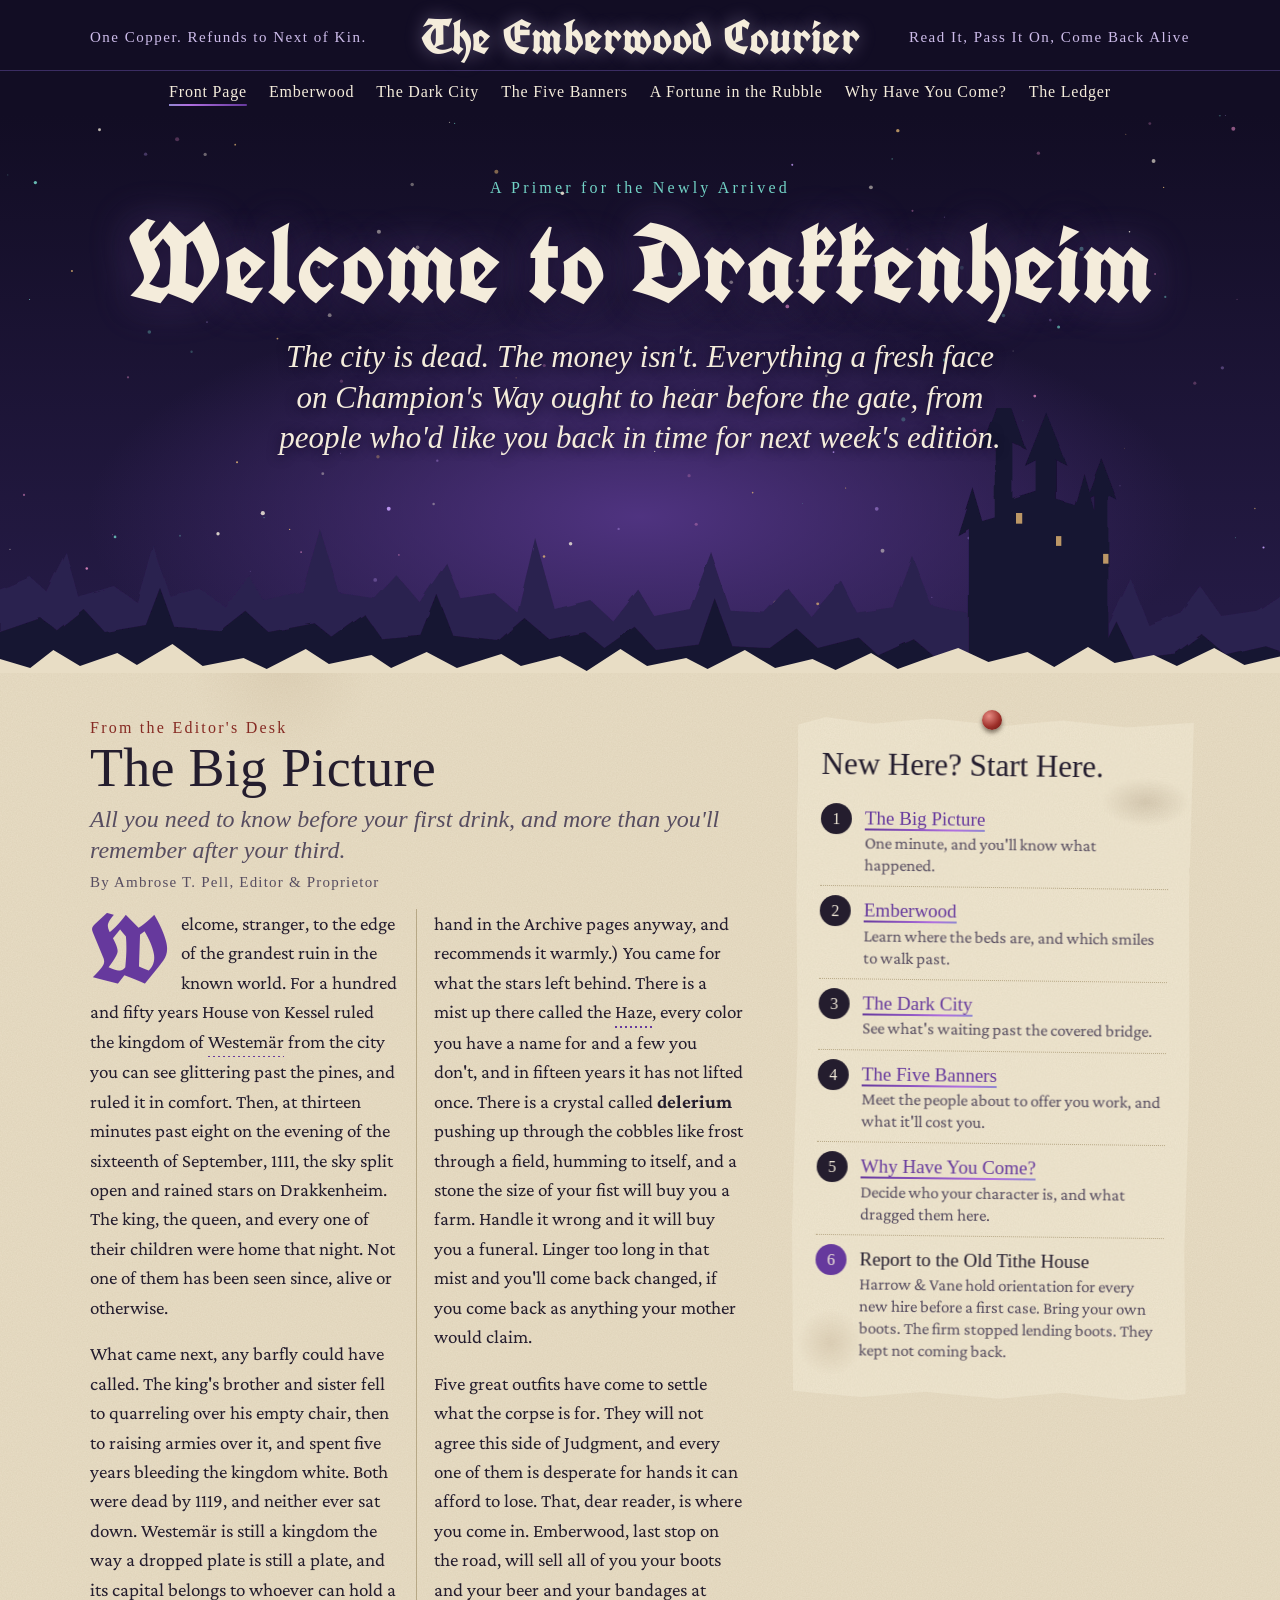
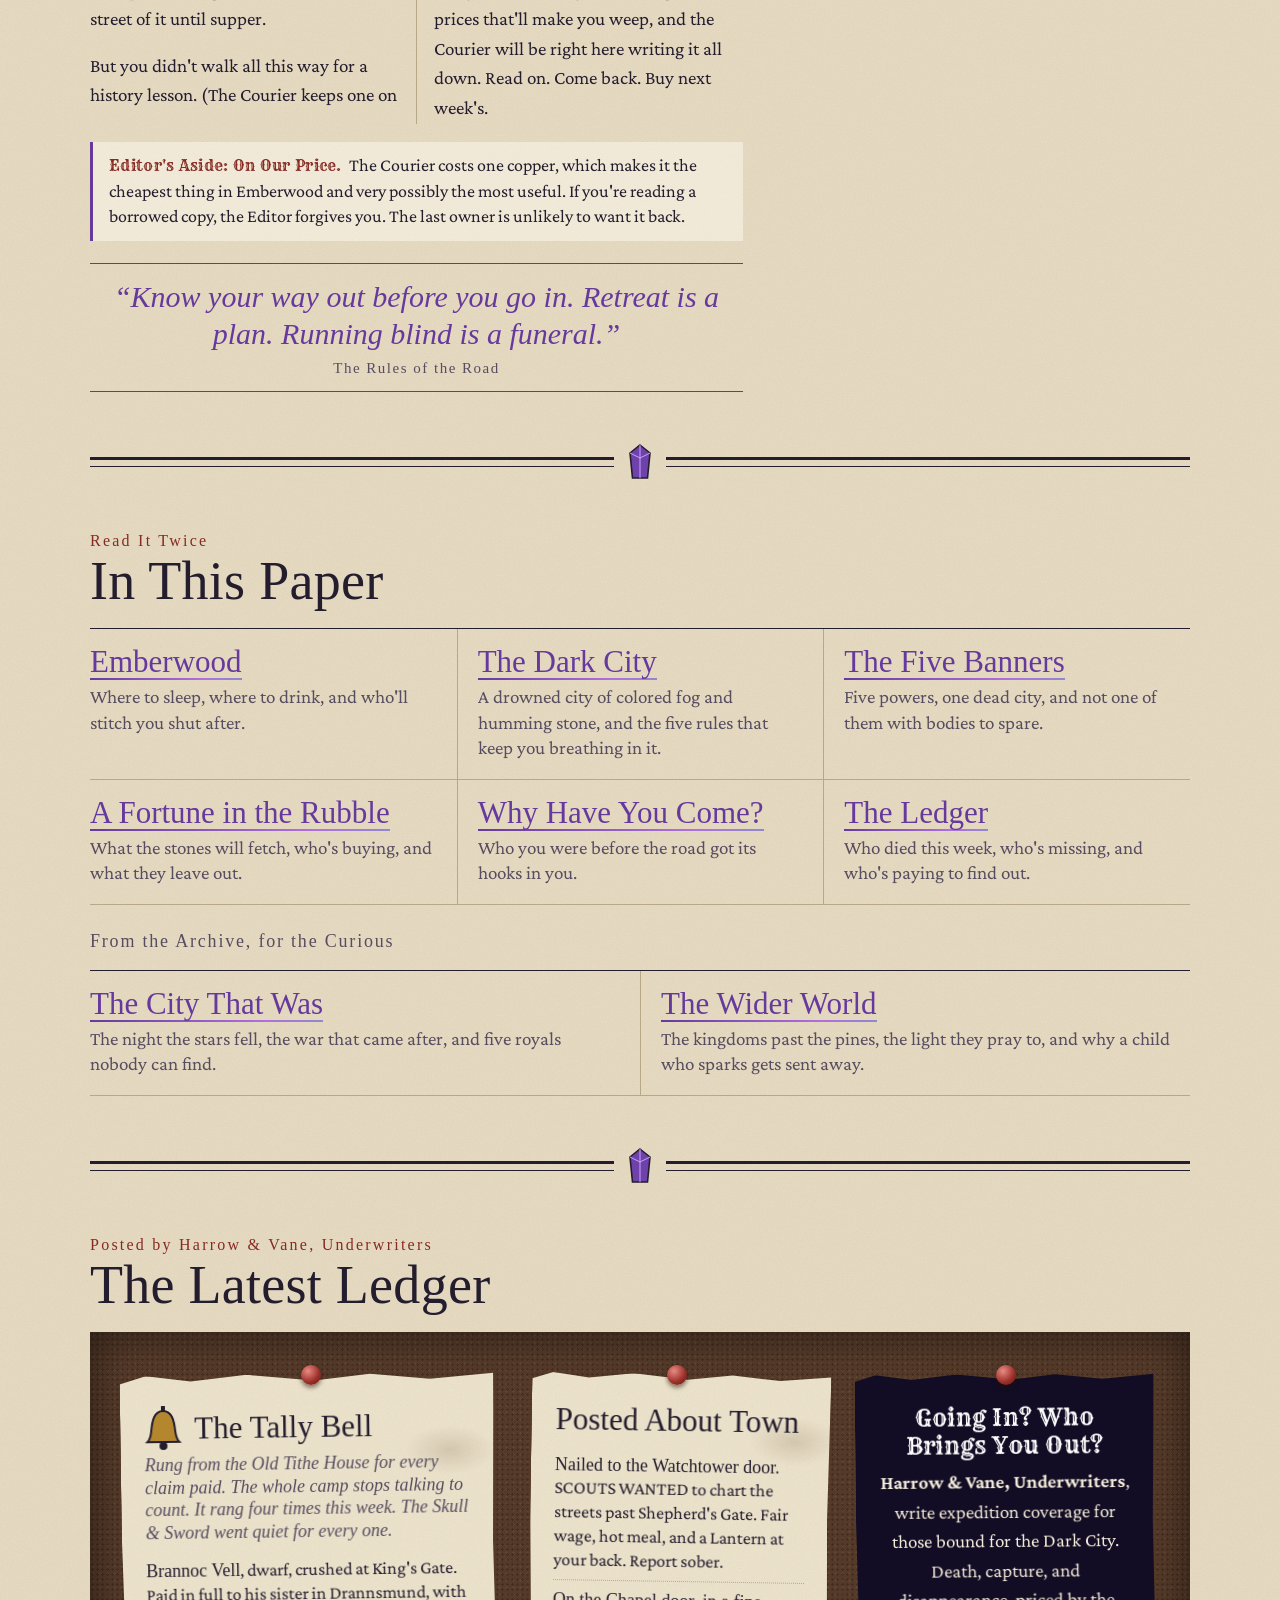
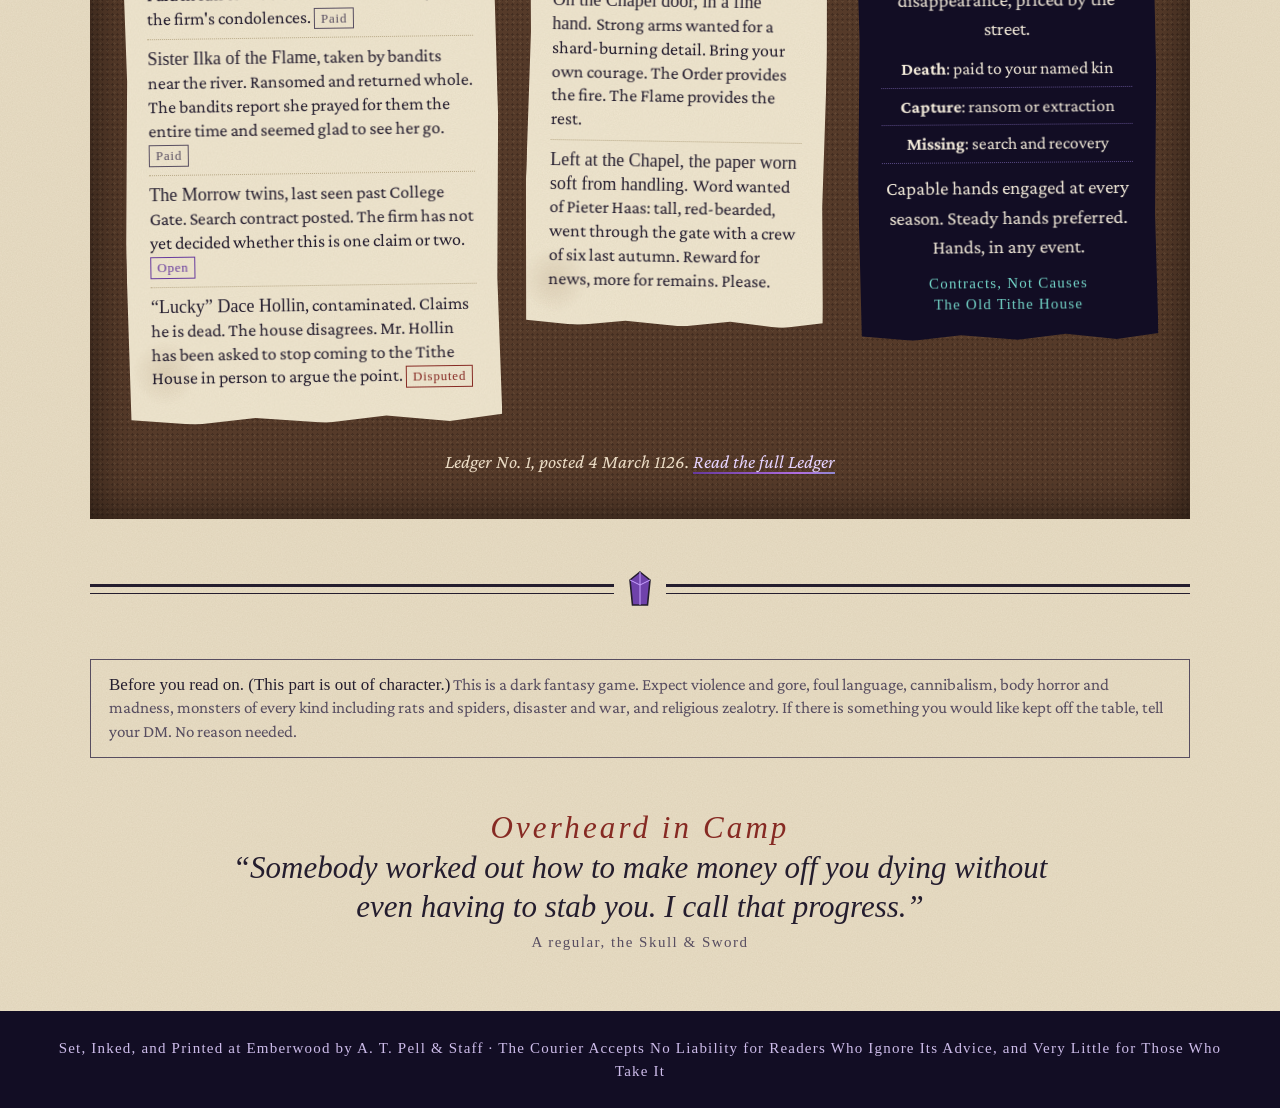
==== commit a37bc8b1: "Apply the DM's voice pass across the site Rewrites copy page by page in the staff voices from the vo" ====
--- a/index.html
+++ b/index.html
@@ -17,9 +17,9 @@
 
 <header class="masthead">
   <div class="wrap masthead__top">
-    <div class="masthead__aside">One Copper</div>
+    <div class="masthead__aside">One Copper. Refunds to Next of Kin.</div>
     <a class="masthead__title" href="index.html">The Emberwood Courier</a>
-    <div class="masthead__aside">Read It, Then Pass It On</div>
+    <div class="masthead__aside">Read It, Pass It On, Come Back Alive</div>
   </div>
   <nav class="nav" aria-label="Sections"><ul class="wrap nav__list" data-nav></ul></nav>
 </header>
@@ -39,7 +39,7 @@
   <div class="hero__inner">
     <p class="kicker-light">A Primer for the Newly Arrived</p>
     <h1>Welcome to Drakkenheim</h1>
-    <p class="hero__deck">The city is dead. The money is not. What every damn fool on Champion's Way ought to be told before going through the gate.</p>
+    <p class="hero__deck">The city is dead. The money isn't. Everything a fresh face on Champion's Way ought to hear before the gate, from people who'd like you back in time for next week's edition.</p>
   </div>
 </section>
 
@@ -49,14 +49,16 @@
       <article id="big-picture">
         <p class="kicker">From the Editor's Desk</p>
         <h2 class="section-title">The Big Picture</h2>
-        <p class="deck">All you need to know before your first drink, and likely more than you'll remember after it.</p>
+        <p class="deck">All you need to know before your first drink, and more than you'll remember after your third.</p>
+        <p class="byline">By Ambrose T. Pell, Editor &amp; Proprietor</p>
         <div class="story__body">
-          <p>A hundred and fifty years the von Kessels sat on Westemär and got fat doing it. Then, one September night in 1111, the sky came down on Drakkenheim like a drunk through a table, and the king and queen and all their get went wherever such people go when the gods aren't looking. Nobody's seen hide nor crown of them since.</p>
-          <p>What came next you could have called from the back of any tavern. The king's brother and sister went to war over his chair, bled the kingdom white at it, and both died before either got to warm the seat. Westemär's a word on a map now, and its capital belongs to whoever can hold a street of it till supper.</p>
-          <p>But you didn't walk up Champion's Way for the history. You came for what the stars left: a glittering mist called the Haze that has never once lifted, and, coming up through the stonework like a rash, a crystal called <strong>delerium</strong> that'll buy you a dukedom if it doesn't rot you first. Those who stopped too long in that mist are no one you'd care to meet.</p>
-          <p>Five outfits have come to settle what the corpse is for. They'll not agree this side of the grave, and every one of them is short of people it can afford to lose, so step right up. Emberwood, the last mud on the road, sells the lot of them their liquor and burns whatever comes back.</p>
-</div>
-        <p class="pull">“Know your way out before you go in. Retreat is a plan. Running blind is a funeral.”<cite>The Rules of the Road</cite></p>
+          <p>Welcome, stranger, to the edge of the grandest ruin in the known world. For a hundred and fifty years House von Kessel ruled the kingdom of Westem&auml;r from the city you can see glittering past the pines, and ruled it in comfort. Then, at thirteen minutes past eight on the evening of the sixteenth of September, 1111, the sky split open and rained stars on Drakkenheim. The king, the queen, and every one of their children were home that night. Not one of them has been seen since, alive or otherwise.</p>
+          <p>What came next, any barfly could have called. The king's brother and sister fell to quarreling over his empty chair, then to raising armies over it, and spent five years bleeding the kingdom white. Both were dead by 1119, and neither ever sat down. Westem&auml;r is still a kingdom the way a dropped plate is still a plate, and its capital belongs to whoever can hold a street of it until supper.</p>
+          <p>But you didn't walk all this way for a history lesson. (The Courier keeps one on hand in the Archive pages anyway, and recommends it warmly.) You came for what the stars left behind. There is a mist up there called the Haze, every color you have a name for and a few you don't, and in fifteen years it has not lifted once. There is a crystal called <strong>delerium</strong> pushing up through the cobbles like frost through a field, humming to itself, and a stone the size of your fist will buy you a farm. Handle it wrong and it will buy you a funeral. Linger too long in that mist and you'll come back changed, if you come back as anything your mother would claim.</p>
+          <p>Five great outfits have come to settle what the corpse is for. They will not agree this side of Judgment, and every one of them is desperate for hands it can afford to lose. That, dear reader, is where you come in. Emberwood, last stop on the road, will sell all of you your boots and your beer and your bandages at prices that'll make you weep, and the Courier will be right here writing it all down. Read on. Come back. Buy next week's.</p>
+        </div>
+                <aside class="aside"><b>Editor's Aside: On Our Price.</b> The Courier costs one copper, which makes it the cheapest thing in Emberwood and very possibly the most useful. If you're reading a borrowed copy, the Editor forgives you. The last owner is unlikely to want it back.</aside>
+<p class="pull">“Know your way out before you go in. Retreat is a plan. Running blind is a funeral.”<cite>The Rules of the Road</cite></p>
       </article>
 
       <aside class="note-wrap" style="--tilt:.7deg" aria-labelledby="new-here">
@@ -105,11 +107,11 @@
           <div class="note-wrap" style="--tilt:-.5deg">
             <div class="note note--ad">
               <h3>Going In? Who Brings You Out?</h3>
-              <p style="margin:8px 0 6px"><b>Harrow &amp; Vane, Underwriters</b>, write expedition coverage for those bound for the Dark City.</p>
+              <p style="margin:8px 0 6px"><b>Harrow &amp; Vane, Underwriters</b>, write expedition coverage for those bound for the Dark City. Death, capture, and disappearance, priced by the street.</p>
               <div class="cover"><b>Death</b>: paid to your named kin</div>
               <div class="cover"><b>Capture</b>: ransom or extraction</div>
               <div class="cover"><b>Missing</b>: search and recovery</div>
-              <p style="margin:10px 0 0">Capable hands engaged at every season.</p>
+              <p style="margin:10px 0 0">Capable hands engaged at every season. Steady hands preferred. Hands, in any event.</p>
               <p class="motto">Contracts, Not Causes<br>The Old Tithe House</p>
             </div>
           </div>
@@ -120,11 +122,11 @@
 
     <div class="gem-rule" aria-hidden="true"><svg viewBox="0 0 24 36"><path fill="#6f42ab" stroke="#241d2e" stroke-width="1.6" d="M12 1l10 8-2.5 25h-15L2 9z"/><path fill="none" stroke="#c9a2ff" d="M12 1v33M2 9l10 5 10-5"/></svg></div>
 
-    <p class="warning"><strong>Before you read on.</strong> This is a dark fantasy game. Expect violence and gore, foul language, cannibalism, body horror and madness, monsters of every kind including rats and spiders, disaster and war, and religious zealotry. If there is something you would like kept off the table, tell your DM.</p>
+    <p class="warning"><strong>Before you read on. (This part is out of character.)</strong> This is a dark fantasy game. Expect violence and gore, foul language, cannibalism, body horror and madness, monsters of every kind including rats and spiders, disaster and war, and religious zealotry. If there is something you would like kept off the table, tell your DM. No reason needed.</p>
   </div>
 </main>
 
-<footer class="foot">Printed at Emberwood · The Courier Accepts No Liability for Readers Who Ignore Its Advice</footer>
+<footer class="foot">Set, Inked, and Printed at Emberwood by A. T. Pell &amp; Staff &middot; The Courier Accepts No Liability for Readers Who Ignore Its Advice, and Very Little for Those Who Take It</footer>
 <script src="assets/js/ledger.js"></script>
 <script src="assets/js/site.js"></script>
 </body>
--- a/assets/css/frontier.css
+++ b/assets/css/frontier.css
@@ -134,3 +134,31 @@
 .entry__status { font: italic 18px var(--fell); color: var(--violet); }
 .entry__note { font-style: italic; color: var(--ink-soft); font-size: 17px; margin: 8px 0 0; }
 @media (max-width: 640px) { .entry__row { grid-template-columns: 1fr; } }
+
+/* Staff bylines and their add-ins */
+.byline { font: 15px var(--fell-sc); letter-spacing: .08em; color: var(--ink-soft); margin: 8px 0 0; }
+.byline--night { color: var(--lilac); text-align: center; margin-top: 6px; }
+.morgue-note { font: italic 16px/1.35 var(--fell); color: var(--ink-soft); margin: 3px 0 0; }
+.aside {
+  display: block; max-width: 46em; margin: 20px 0; padding: 11px 16px;
+  border-left: 3px solid var(--violet); background: rgba(255, 252, 243, .45);
+  font-size: 18px; line-height: 1.42; break-inside: avoid;
+}
+.aside b { font: 15px var(--woodtype); letter-spacing: .02em; color: var(--oxblood); margin-right: 4px; }
+.aside--corvin { border-left-color: var(--ink); }
+.story__body + .aside, .front .aside { margin-top: 18px; }
+
+/* Ad copy inside the handbills */
+.notice .tagline { display: block; font: 600 17px/1.28 var(--body); margin: 0 0 6px; }
+.notice p { margin: 0 0 7px; }
+.notice p.fine { font-size: 16px; font-style: italic; }
+.notice--classified { text-align: left; }
+.notice--classified p { font-size: 17px; line-height: 1.32; border-bottom: 1px dotted var(--rule); padding-bottom: 5px; }
+.notice--classified p:last-child { border-bottom: 0; }
+.notice--classified b { font: 15px var(--woodtype); }
+
+/* Ledger intro */
+.ledger-intro { max-width: 46em; margin: 6px 0 18px; }
+.ledger-intro p { font-style: italic; color: var(--ink-soft); margin: 0 0 4px; }
+.ledger-intro .byline { font-style: normal; }
+@media (max-width: 900px) { .front { background-image: none; } }
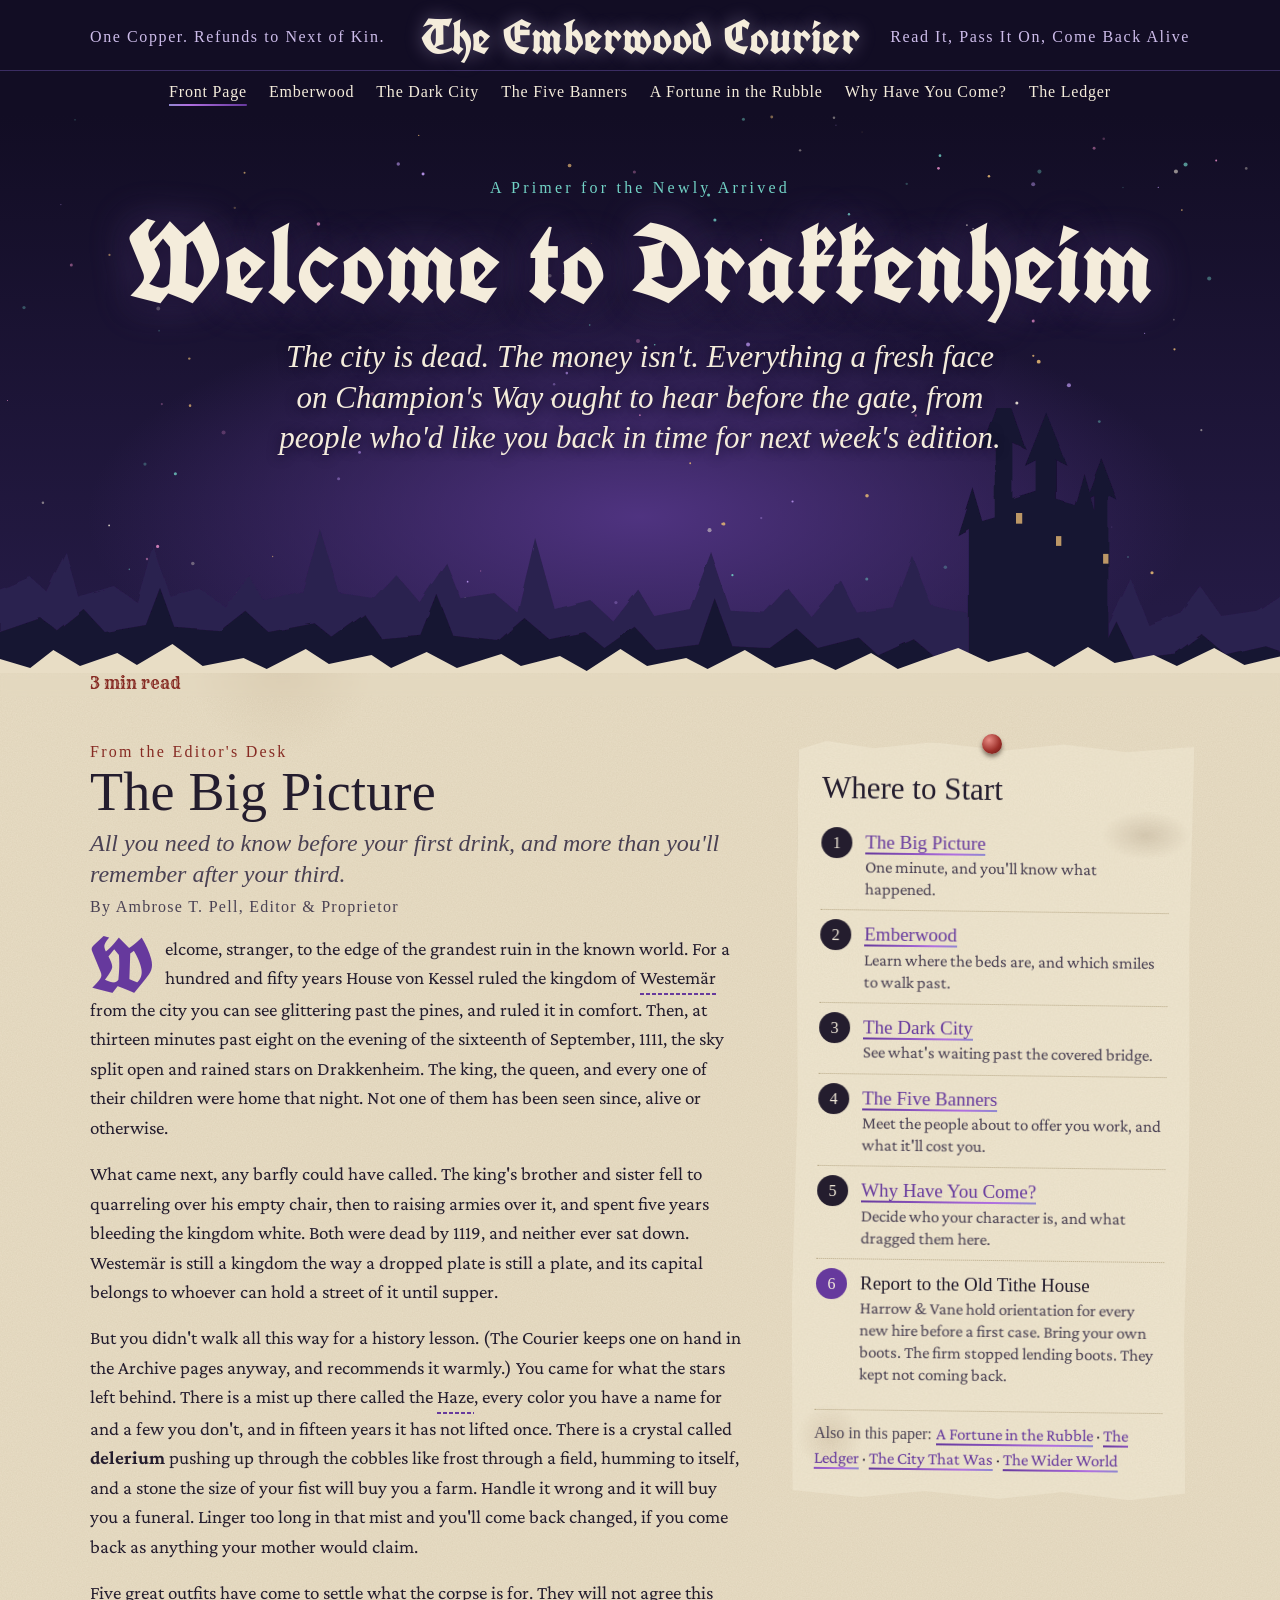
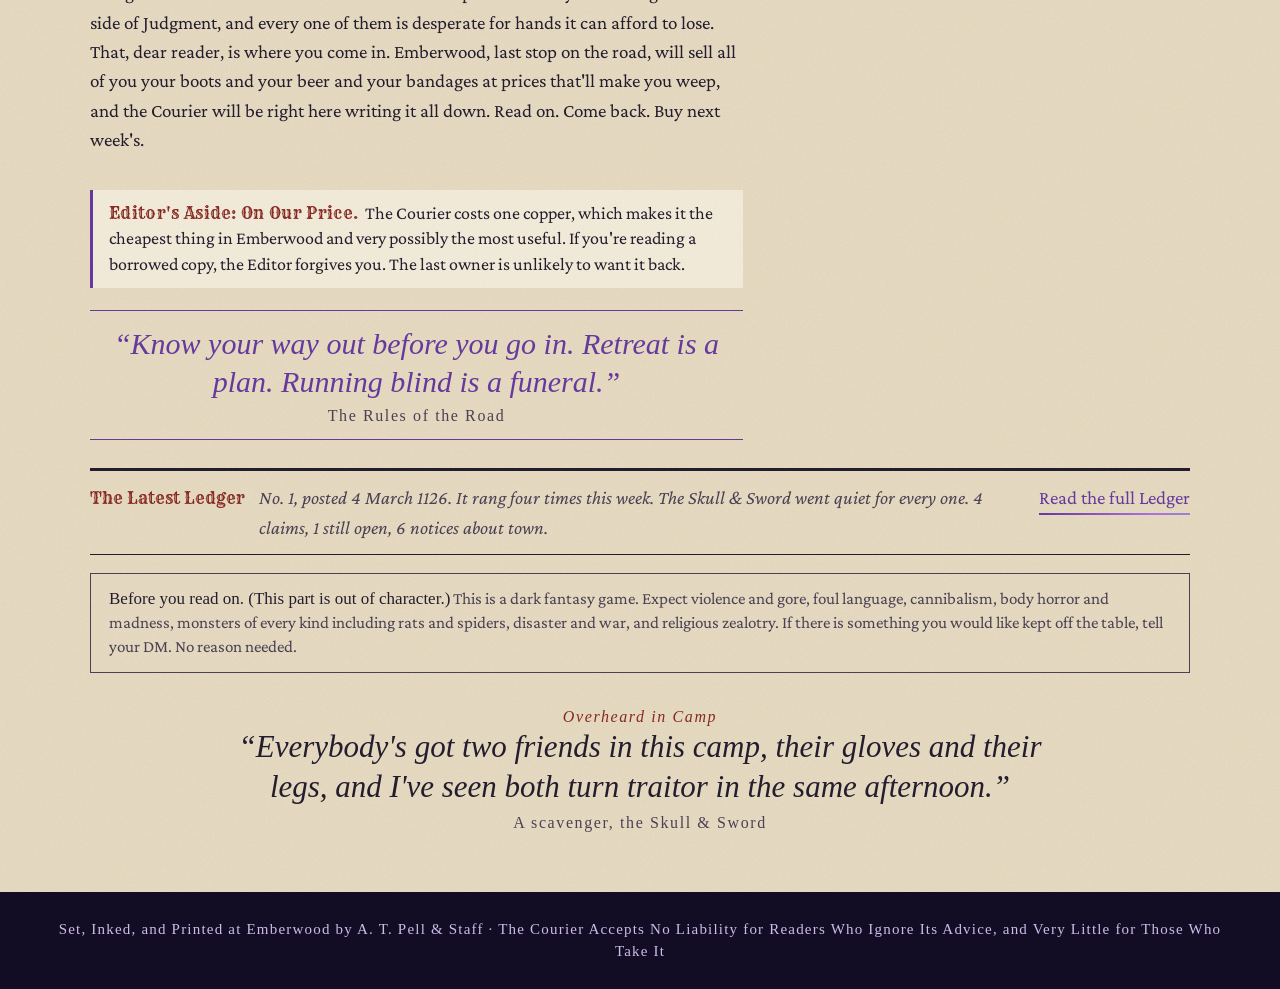
==== commit 8a5dfa8f: "Polish pass: easier navigation and shorter pages - Header stays within reach and slims on scroll; ph" ====
--- a/index.html
+++ b/index.html
@@ -63,65 +63,20 @@
 
       <aside class="note-wrap" style="--tilt:.7deg" aria-labelledby="new-here">
         <div class="note">
-          <h2 id="new-here">New Here? Start Here.</h2>
+          <h2 id="new-here">Where to Start</h2>
           <ol class="path__list" data-path>
             <li><a class="path__label link" href="#big-picture">The Big Picture</a><span class="path__hint">One minute, and you'll know what happened.</span></li>
           </ol>
+          <p class="path__also" data-also></p>
         </div>
       </aside>
     </div>
 
-    <div class="gem-rule" aria-hidden="true"><svg viewBox="0 0 24 36"><path fill="#6f42ab" stroke="#241d2e" stroke-width="1.6" d="M12 1l10 8-2.5 25h-15L2 9z"/><path fill="none" stroke="#c9a2ff" d="M12 1v33M2 9l10 5 10-5"/></svg></div>
-
-    <section aria-labelledby="in-paper">
-      <p class="kicker">Read It Twice</p>
-      <h2 id="in-paper" class="section-title">In This Paper</h2>
-      <div class="headlines" data-headlines="essential"></div>
-      <p class="subhead">From the Archive, for the Curious</p>
-      <div class="headlines headlines--small" data-headlines="archive"></div>
-    </section>
-
-    <div class="gem-rule" aria-hidden="true"><svg viewBox="0 0 24 36"><path fill="#6f42ab" stroke="#241d2e" stroke-width="1.6" d="M12 1l10 8-2.5 25h-15L2 9z"/><path fill="none" stroke="#c9a2ff" d="M12 1v33M2 9l10 5 10-5"/></svg></div>
-
-    <section aria-labelledby="latest">
-      <p class="kicker">Posted by Harrow &amp; Vane, Underwriters</p>
-      <h2 id="latest" class="section-title">The Latest Ledger</h2>
-      <div class="board">
-        <div class="board__grid">
-          <div class="note-wrap" style="--tilt:-.8deg">
-            <div class="note">
-              <div class="tally">
-                <svg viewBox="0 0 38 46" aria-hidden="true"><path fill="#b4872f" stroke="#241d2e" stroke-width="2" d="M19 5C10 5 8 15 7 25c-.6 6-2 9-4 11h32c-2-2-3.400-5-4-11C30 15 28 5 19 5Z"/><rect x="17" y="0" width="4" height="6" fill="#241d2e"/><circle cx="19" cy="40" r="4" fill="#241d2e"/></svg>
-                <h3>The Tally Bell</h3>
-              </div>
-              <p class="tally__sub" data-bell></p>
-              <ul data-claims></ul>
-            </div>
-          </div>
-          <div class="note-wrap" style="--tilt:.9deg">
-            <div class="note">
-              <h3>Posted About Town</h3>
-              <ul data-posted></ul>
-            </div>
-          </div>
-          <div class="note-wrap" style="--tilt:-.5deg">
-            <div class="note note--ad">
-              <h3>Going In? Who Brings You Out?</h3>
-              <p style="margin:8px 0 6px"><b>Harrow &amp; Vane, Underwriters</b>, write expedition coverage for those bound for the Dark City. Death, capture, and disappearance, priced by the street.</p>
-              <div class="cover"><b>Death</b>: paid to your named kin</div>
-              <div class="cover"><b>Capture</b>: ransom or extraction</div>
-              <div class="cover"><b>Missing</b>: search and recovery</div>
-              <p style="margin:10px 0 0">Capable hands engaged at every season. Steady hands preferred. Hands, in any event.</p>
-              <p class="motto">Contracts, Not Causes<br>The Old Tithe House</p>
-            </div>
-          </div>
-        </div>
-        <p class="board__foot"><span data-issue></span> <a class="link" href="ledger.html">Read the full Ledger</a></p>
-      </div>
-    </section>
-
-    <div class="gem-rule" aria-hidden="true"><svg viewBox="0 0 24 36"><path fill="#6f42ab" stroke="#241d2e" stroke-width="1.6" d="M12 1l10 8-2.5 25h-15L2 9z"/><path fill="none" stroke="#c9a2ff" d="M12 1v33M2 9l10 5 10-5"/></svg></div>
-
+    <div class="ledger-line">
+      <span class="ledger-line__tag">The Latest Ledger</span>
+      <span data-ledger-line></span>
+      <a class="link" href="ledger.html">Read the full Ledger</a>
+    </div>
     <p class="warning"><strong>Before you read on. (This part is out of character.)</strong> This is a dark fantasy game. Expect violence and gore, foul language, cannibalism, body horror and madness, monsters of every kind including rats and spiders, disaster and war, and religious zealotry. If there is something you would like kept off the table, tell your DM. No reason needed.</p>
   </div>
 </main>
@@ -129,5 +84,6 @@
 <footer class="foot">Set, Inked, and Printed at Emberwood by A. T. Pell &amp; Staff &middot; The Courier Accepts No Liability for Readers Who Ignore Its Advice, and Very Little for Those Who Take It</footer>
 <script src="assets/js/ledger.js"></script>
 <script src="assets/js/site.js"></script>
+<script src="assets/js/polish.js"></script>
 </body>
 </html>
--- a/assets/css/frontier.css
+++ b/assets/css/frontier.css
@@ -162,3 +162,94 @@
 .ledger-intro p { font-style: italic; color: var(--ink-soft); margin: 0 0 4px; }
 .ledger-intro .byline { font-style: normal; }
 @media (max-width: 900px) { .front { background-image: none; } }
+
+/* ===================== Polish: navigation, length, legibility ===================== */
+
+/* 2. A header that stays within reach */
+.masthead { position: sticky; top: 0; z-index: 40; transition: box-shadow .2s; }
+.masthead.is-compact { box-shadow: 0 2px 10px rgba(16, 8, 30, .45); }
+.masthead.is-compact .masthead__top { padding-block: 4px 2px; }
+.masthead.is-compact .masthead__title { font-size: 26px; }
+.masthead.is-compact .masthead__aside { display: none; }
+.masthead.is-compact .masthead__top { grid-template-columns: 1fr; text-align: center; }
+@media (max-width: 720px) {
+  .masthead.is-compact .masthead__title { font-size: 21px; }
+  .nav { position: relative; }
+  .nav::after { content: ""; position: absolute; top: 0; right: 0; bottom: 0; width: 34px; pointer-events: none; background: linear-gradient(90deg, rgba(18, 13, 36, 0), var(--night)); }
+}
+main h2, main h3[id] { scroll-margin-top: calc(var(--head-h, 110px) + 64px); }
+
+/* 1. On this page */
+.onpage { position: sticky; top: var(--head-h, 110px); z-index: 30; background: rgba(232, 221, 197, .96); border-bottom: 1px solid var(--rule); margin: 0 calc(50% - 50vw); backdrop-filter: blur(3px); }
+.onpage__inner { display: flex; align-items: center; gap: 4px 20px; overflow-x: auto; white-space: nowrap; scrollbar-width: none; padding-block: 8px; }
+.onpage__inner::-webkit-scrollbar { display: none; }
+.onpage__time { font: 15px var(--woodtype); color: var(--oxblood); flex: none; }
+.onpage__link { font: 17px var(--fell-sc); color: var(--ink-soft); text-decoration: none; padding: 4px 0; border-bottom: 2px solid transparent; flex: none; }
+.onpage__link:hover { color: var(--violet); }
+.onpage__link.is-current { color: var(--violet); border-bottom-color: var(--violet); }
+.onpage--static { position: static; background: none; border: 0; }
+.onpage--static .onpage__inner { padding-block: 0 4px; }
+
+/* 3. Front Page: one place to start, and the Ledger in a line */
+.path__also { margin: 14px 0 0; padding-top: 10px; border-top: 1px dotted var(--rule); font-size: 17px; line-height: 1.5; }
+.path__also-tag { font: 16px var(--fell-sc); color: var(--ink-soft); }
+.ledger-line { display: flex; flex-wrap: wrap; align-items: baseline; gap: 4px 14px; border-top: 3px solid var(--ink); border-bottom: 1px solid var(--ink); padding: 12px 0; margin: 28px 0 18px; }
+.ledger-line__tag { font: 16px var(--woodtype); color: var(--oxblood); }
+.ledger-line [data-ledger-line] { flex: 1 1 320px; font-style: italic; color: var(--ink-soft); }
+
+/* 4. Folds */
+.fold-btn {
+  all: unset; box-sizing: border-box; cursor: pointer; display: inline-flex; align-items: center; gap: 8px;
+  min-height: 44px; padding: 8px 16px; margin: 6px 0 4px;
+  font: 17px var(--fell-sc); color: var(--violet); border: 1.5px solid var(--violet); background: var(--paper-note);
+}
+.fold-btn::after { content: ""; width: 8px; height: 8px; border-right: 2px solid currentColor; border-bottom: 2px solid currentColor; transform: rotate(45deg) translateY(-3px); transition: transform .2s; }
+.fold-btn[aria-expanded="true"]::after { transform: rotate(-135deg) translateY(-1px); }
+.fold-btn:hover { background: var(--paper-deep); }
+.fold-btn:focus-visible { outline: 3px solid var(--violet); outline-offset: 2px; }
+.night .fold-btn { background: transparent; color: var(--teal); border-color: var(--teal); }
+.story__body.is-folded > p:first-of-type { margin-bottom: 4px; }
+[data-fold-keep] > [hidden], [data-fold-prose] > [hidden] { display: none !important; }
+
+/* 5. One comfortable column for long reading, lighter dividers, tighter rhythm */
+.story__body { column-count: 1 !important; max-width: 42em; }
+.story__body p:first-child::first-letter { font-size: 74px; padding-top: 6px; }
+.gem-rule { margin: clamp(22px, 3.4vw, 34px) 0; }
+.gem-rule::before, .gem-rule::after { height: 0; border-top: 1px solid var(--rule); border-bottom: 0; }
+.gem-rule svg { width: 14px; height: 21px; opacity: .85; }
+.page-head { padding-block: clamp(18px, 3vw, 30px) 12px; }
+.overheard { margin-top: clamp(22px, 3vw, 34px); }
+
+/* 6. In short */
+.inshort { max-width: 46em; margin: 16px 0 6px; padding: 14px 18px; background: var(--paper-note) var(--noise); border-left: 4px solid var(--oxblood); box-shadow: 0 1px 4px rgba(40, 24, 10, .16); }
+.inshort b { display: block; font: 15px var(--woodtype); color: var(--oxblood); letter-spacing: .04em; margin-bottom: 3px; }
+.inshort p { margin: 0; font-size: 19px; line-height: 1.45; }
+.night .inshort { color: var(--ink); }
+
+/* 7. One cue for everything tappable */
+.tap-hint { display: inline-flex; align-items: center; gap: 5px; margin-top: 6px; font: 14px var(--woodtype); letter-spacing: .06em; color: var(--violet); }
+.tap-hint::after { content: ""; width: 6px; height: 6px; border-right: 2px solid currentColor; border-top: 2px solid currentColor; transform: rotate(45deg); }
+.crest__name .tap-hint { display: flex; justify-content: center; }
+.flip__hint { font: 14px var(--woodtype) !important; letter-spacing: .06em; display: inline-flex !important; align-items: center; gap: 5px; }
+.flip__hint::after { content: ""; width: 6px; height: 6px; border-right: 2px solid currentColor; border-top: 2px solid currentColor; transform: rotate(45deg); }
+.posters .tap-hint { display: block; margin-top: 8px; }
+.flip, .crest, .size, .year, .directory button, .web__node, .ctl { transition: transform .18s, box-shadow .18s, background-color .18s; }
+.flip:hover .flip__face, .crest:hover, .directory button:hover { transform: translateY(-2px); }
+.directory button:hover .directory__name { text-decoration: underline; text-decoration-color: var(--violet); }
+.size:hover, .year:hover { background: var(--paper-deep); }
+@keyframes pin-call { 0% { stroke: rgba(102, 57, 157, .9); stroke-width: 3; r: 18px; } 100% { stroke: rgba(102, 57, 157, 0); stroke-width: 1; r: 32px; } }
+.pin--hint .pin__ring { animation: pin-call 1.6s ease-out 3; }
+
+/* 10. Legibility */
+:root { --ink-soft: #4a4153; }
+.kicker, .masthead__aside, .in-press, .status, .notice small, .poster__age, .poster-back small, .path__stamp, .byline,
+.web-legend, .place-note__tag, .road-next__tag, .overheard__tag, .lex b, .aside b, .dossier dt, .notice--classified b,
+.directory__num, .place-note__who b, .fine-print, .map-caption, .entry__note { font-size: 16px !important; }
+.status { padding: 1px 7px; }
+.term { background-image: linear-gradient(90deg, #66399d 60%, transparent 60%); background-size: 6px 2px; padding-bottom: 2px; }
+.size, .year, .ctl, .year-nav button { min-height: 44px; }
+.year { padding-top: 30px; }
+.directory button { min-height: 52px; }
+.overheard cite, .pull cite, .dossier__quote cite { font-size: 16px; }
+html, body { overflow-x: clip; }
+.onpage__time, .inshort b, .tap-hint, .flip__hint { font-size: 16px !important; }
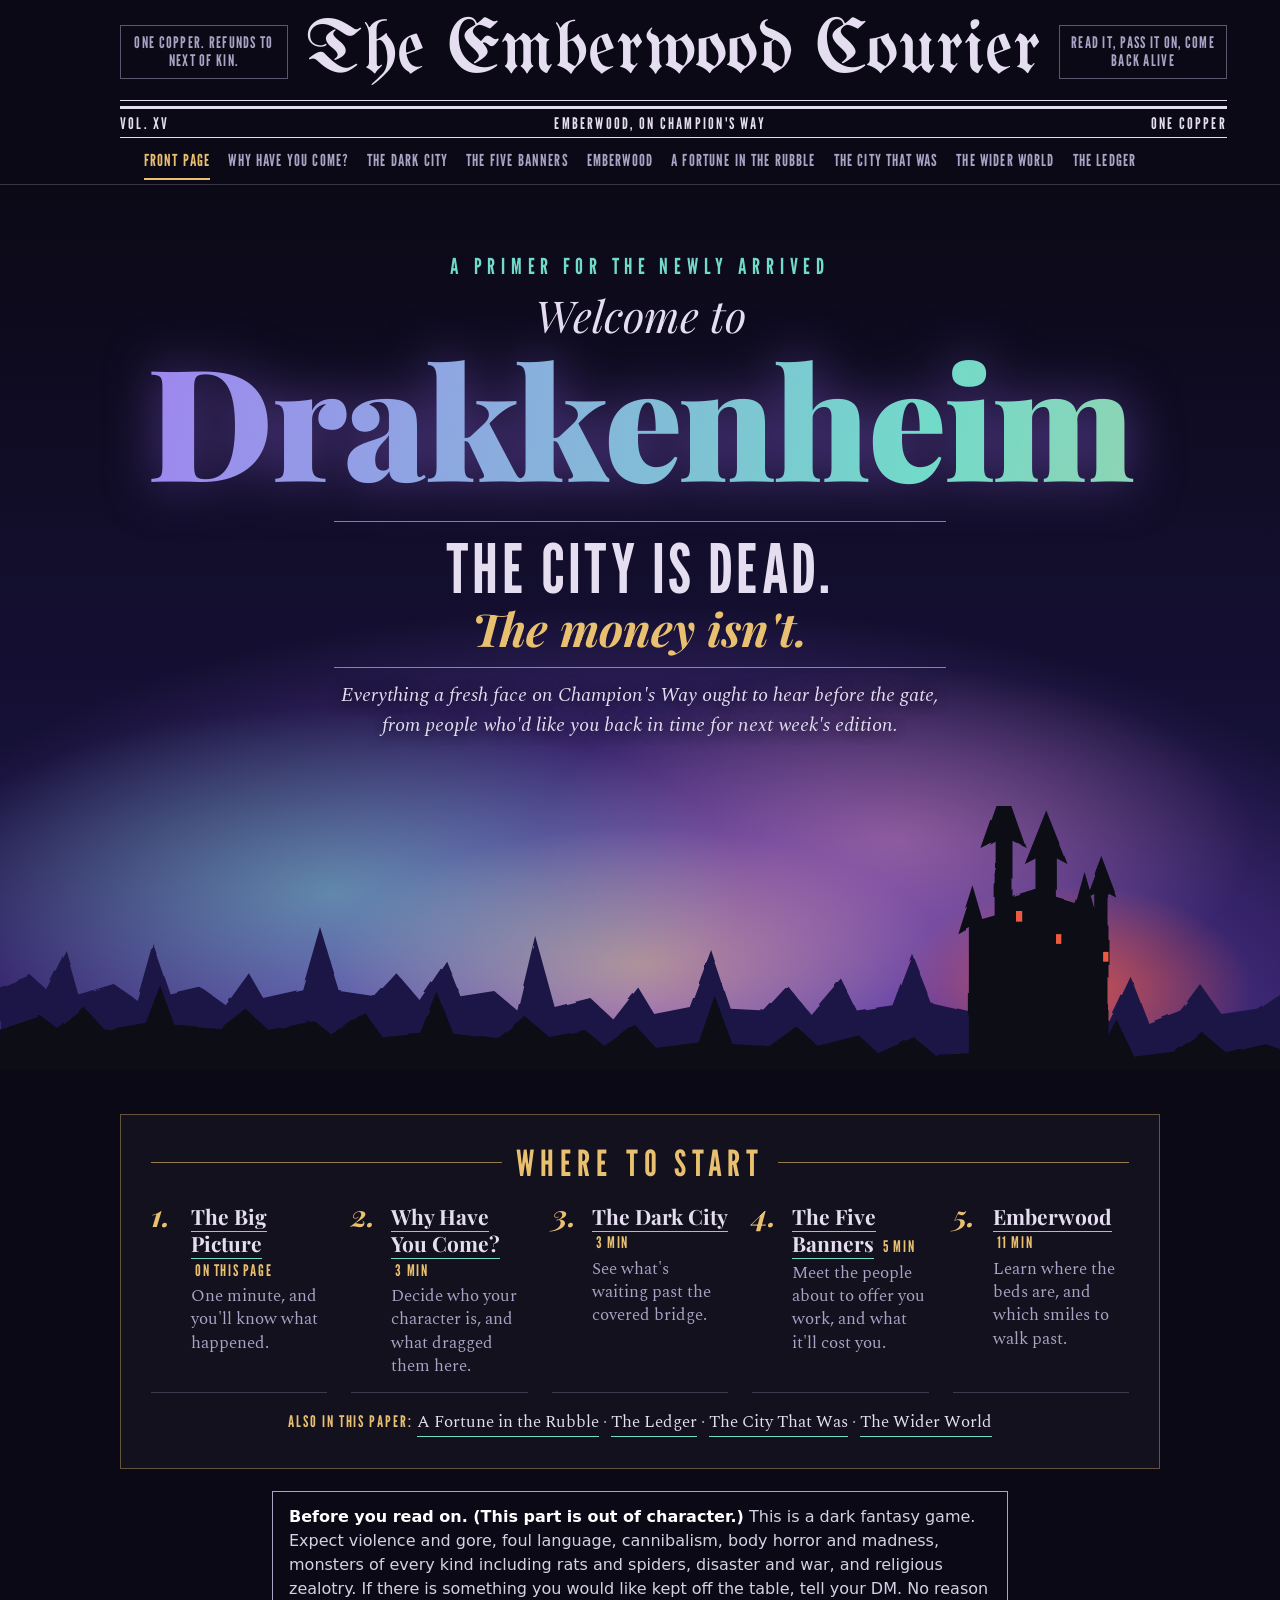
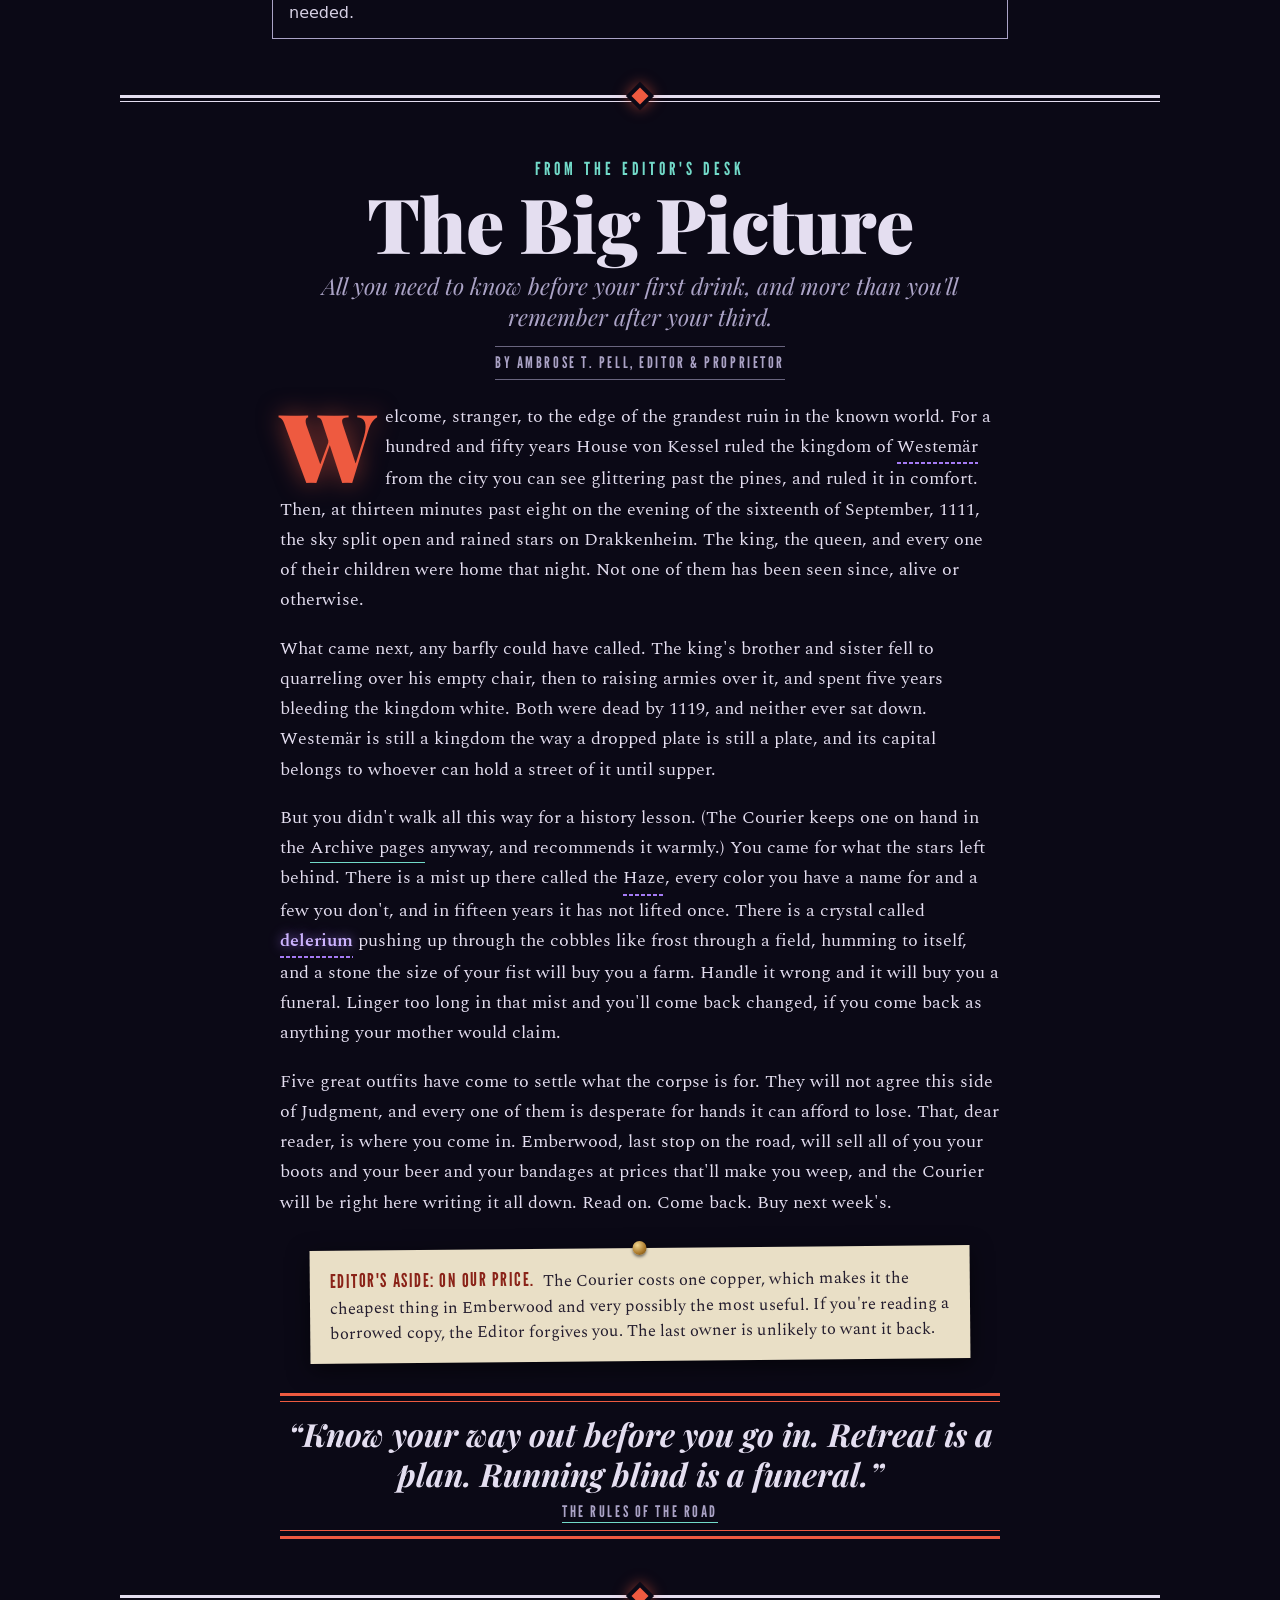
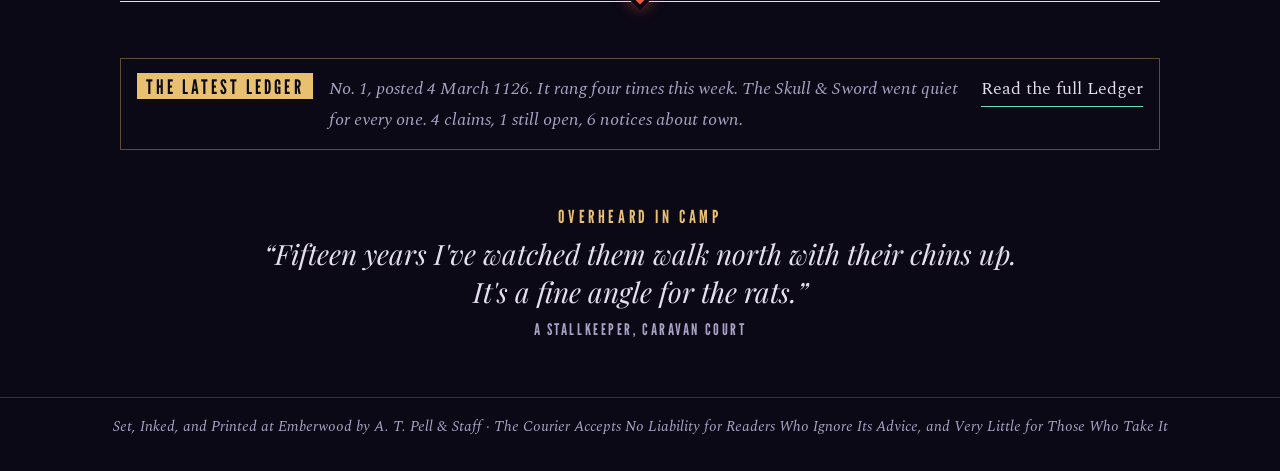
==== commit 307634a3: "New look on every page, one stylesheet, and the approved audit fixes - Every page now uses the Hazel" ====
--- a/index.html
+++ b/index.html
@@ -8,82 +8,88 @@
 <meta name="description" content="A primer for the newly arrived in Emberwood, on the road to Drakkenheim.">
 <link rel="preconnect" href="https://fonts.googleapis.com">
 <link rel="preconnect" href="https://fonts.gstatic.com" crossorigin>
-<link href="https://fonts.googleapis.com/css2?family=Crimson+Pro:ital,wght@0,400;0,600;1,400&family=IM+Fell+English:ital@0;1&family=IM+Fell+English+SC&family=Rye&family=UnifrakturCook:wght@700&display=swap" rel="stylesheet">
+<link href="https://fonts.googleapis.com/css2?family=League+Gothic&family=Playfair+Display:ital,wght@0,700;0,900;1,400;1,700&family=Spectral:ital,wght@0,400;0,600;1,400&family=UnifrakturMaguntia&display=swap" rel="stylesheet">
 <link rel="stylesheet" href="assets/css/courier.css">
-<link rel="stylesheet" href="assets/css/frontier.css">
 </head>
 <body data-page="home">
 <a class="skip" href="#main">Skip to the news</a>
 
 <header class="masthead">
   <div class="wrap masthead__top">
-    <div class="masthead__aside">One Copper. Refunds to Next of Kin.</div>
+    <p class="masthead__ear">One Copper. Refunds to Next of Kin.</p>
     <a class="masthead__title" href="index.html">The Emberwood Courier</a>
-    <div class="masthead__aside">Read It, Pass It On, Come Back Alive</div>
+    <p class="masthead__ear masthead__ear--r">Read It, Pass It On, Come Back Alive</p>
+    <p class="issue"><span>Vol. XV</span><span>Emberwood, on Champion's Way</span><span>One Copper</span></p>
   </div>
-  <nav class="nav" aria-label="Sections"><ul class="wrap nav__list" data-nav></ul></nav>
+  <nav class="nav" aria-label="Sections"><ul class="wrap nav__list"><li><a href="index.html" aria-current="page">Front Page</a></li><li><a href="why-have-you-come.html">Why Have You Come?</a></li><li><a href="dark-city.html">The Dark City</a></li><li><a href="banners.html">The Five Banners</a></li><li><a href="emberwood.html">Emberwood</a></li><li><a href="fortune.html">A Fortune in the Rubble</a></li><li><a href="city-that-was.html">The City That Was</a></li><li><a href="wider-world.html">The Wider World</a></li><li><a href="ledger.html">The Ledger</a></li></ul></nav>
 </header>
 
 <section class="hero">
-  <canvas class="hero__motes" data-motes aria-hidden="true"></canvas>
-  <svg class="hero__skyline" viewBox="0 0 1440 330" preserveAspectRatio="xMidYMax slice" aria-hidden="true">
-    <defs><filter id="ink-h" x="-2%" y="-2%" width="104%" height="104%"><feTurbulence type="fractalNoise" baseFrequency=".03" numOctaves="2" seed="7"/><feDisplacementMap in="SourceGraphic" scale="4"/></filter></defs>
-    <g filter="url(#ink-h)">
-      <path fill="#2c2050" d="M0 330V236l34-14 18 16 22-44 14 50 40-12 26 18 18-64 20 58 34-8 28 20 26-36 16 28 44-10 20-70 22 72 40 6 24-26 26 30 30-44 16 40 38-6 26 22 20-84 22 80 40-10 26 24 28-36 18 30 40-8 24-64 22 66 38 2 26-28 26 32 34-40 18 36 40-6 22-58 22 56 44 10 22-24 26 24 26-40 18 42 34-8 30 16 24-50 20 52 36-14 22-30 24 34 40-6 30-20 28 24 34-10 36 14V330Z"/>
-      <path fill="#191233" d="M0 330V284l46-16 18 14 30-24 24 26 46-8 16-42 16 44 52 4 28-22 26 24 52-10 20 16 36-26 20 28 44-4 18-46 18 46 50 6 30-26 28 24 40-8 22 18 34-24 24 26 48-6 18-52 20 54 42 2 30-22 24 22 46-12 22 20 40-18 24 20 44-2 30 14 40-22 26 24 44-14 20-40 20 42 46-6 30-22 28 24 44-10 36 12V330Z"/>
-      <path fill="#191233" d="M1090 336v-168l-13 7 17-54 11 38 14-4v-84l-16 8 26-74 26 74-16-8v62l26-8v-34l-12 6 24-60 24 60-12-6v44l20 6 10-36 12 42v-16l-10 5 18-48 18 48-10-5v190Z"/>
-    </g>
-    <g fill="#e6b873" opacity=".8"><rect x="1143" y="150" width="7" height="12"/><rect x="1188" y="176" width="6" height="11"/><rect x="1241" y="196" width="6" height="11"/></g>
-  </svg>
-  <svg class="hero__tear" viewBox="0 0 1440 34" preserveAspectRatio="none" aria-hidden="true"><path fill="#e8ddc5" d="M0 34V19l34 9 26-18 30 16 42-13 22 12 40-21 34 22 46-8 26 11 44-20 26 15 48-9 22 13 40-16 34 16 50-14 22 12 44-10 30 15 38-22 30 17 44-8 24 11 42-19 34 18 42-9 26 11 40-17 30 16 28-9 40-12 34 14 44-10 30 15 38-20 30 16 44-8 26 11 42-18 34 17 42-9 26 11 40-16 30 16 40-10 34 12 44-14 30 13V34Z"/></svg>
-  <div class="hero__inner">
-    <p class="kicker-light">A Primer for the Newly Arrived</p>
-    <h1>Welcome to Drakkenheim</h1>
-    <p class="hero__deck">The city is dead. The money isn't. Everything a fresh face on Champion's Way ought to hear before the gate, from people who'd like you back in time for next week's edition.</p>
+  <div class="hero__text">
+    <p class="hero__kicker">A Primer for the Newly Arrived</p>
+    <h1 class="hero__title"><span class="l1">Welcome to</span> <span class="l2">Drakkenheim</span></h1>
+    <p class="hero__deck"><span class="d1">The city is dead.</span> <span class="d2">The money isn't.</span> <span class="d3">Everything a fresh face on Champion's Way ought to hear before the gate, from people who'd like you back in time for next week's edition.</span></p>
+  </div>
+  <div class="hero__sky" aria-hidden="true">
+    <svg viewBox="0 0 1440 330" preserveAspectRatio="xMaxYMax slice" focusable="false">
+<defs><filter id="ink-h" x="-2%" y="-2%" width="104%" height="104%"><feTurbulence type="fractalNoise" baseFrequency=".03" numOctaves="2" seed="7"/><feDisplacementMap in="SourceGraphic" scale="4"/></filter></defs>
+<g filter="url(#ink-h)">
+<path class="sk-far" d="M0 330V236l34-14 18 16 22-44 14 50 40-12 26 18 18-64 20 58 34-8 28 20 26-36 16 28 44-10 20-70 22 72 40 6 24-26 26 30 30-44 16 40 38-6 26 22 20-84 22 80 40-10 26 24 28-36 18 30 40-8 24-64 22 66 38 2 26-28 26 32 34-40 18 36 40-6 22-58 22 56 44 10 22-24 26 24 26-40 18 42 34-8 30 16 24-50 20 52 36-14 22-30 24 34 40-6 30-20 28 24 34-10 36 14V330Z"/>
+<path class="sk-near" d="M0 330V284l46-16 18 14 30-24 24 26 46-8 16-42 16 44 52 4 28-22 26 24 52-10 20 16 36-26 20 28 44-4 18-46 18 46 50 6 30-26 28 24 40-8 22 18 34-24 24 26 48-6 18-52 20 54 42 2 30-22 24 22 46-12 22 20 40-18 24 20 44-2 30 14 40-22 26 24 44-14 20-40 20 42 46-6 30-22 28 24 44-10 36 12V330Z"/>
+<path class="sk-near" d="M1090 336v-168l-13 7 17-54 11 38 14-4v-84l-16 8 26-74 26 74-16-8v62l26-8v-34l-12 6 24-60 24 60-12-6v44l20 6 10-36 12 42v-16l-10 5 18-48 18 48-10-5v190Z"/>
+</g>
+<g class="sk-win"><rect x="1143" y="150" width="7" height="12"/><rect x="1188" y="176" width="6" height="11"/><rect x="1241" y="196" width="6" height="11"/></g>
+    </svg>
   </div>
 </section>
 
-<main id="main" class="wrap">
-  <div class="front">
-    <div class="front__grid">
-      <article id="big-picture">
-        <p class="kicker">From the Editor's Desk</p>
-        <h2 class="section-title">The Big Picture</h2>
-        <p class="deck">All you need to know before your first drink, and more than you'll remember after your third.</p>
-        <p class="byline">By Ambrose T. Pell, Editor &amp; Proprietor</p>
-        <div class="story__body">
-          <p>Welcome, stranger, to the edge of the grandest ruin in the known world. For a hundred and fifty years House von Kessel ruled the kingdom of Westem&auml;r from the city you can see glittering past the pines, and ruled it in comfort. Then, at thirteen minutes past eight on the evening of the sixteenth of September, 1111, the sky split open and rained stars on Drakkenheim. The king, the queen, and every one of their children were home that night. Not one of them has been seen since, alive or otherwise.</p>
-          <p>What came next, any barfly could have called. The king's brother and sister fell to quarreling over his empty chair, then to raising armies over it, and spent five years bleeding the kingdom white. Both were dead by 1119, and neither ever sat down. Westem&auml;r is still a kingdom the way a dropped plate is still a plate, and its capital belongs to whoever can hold a street of it until supper.</p>
-          <p>But you didn't walk all this way for a history lesson. (The Courier keeps one on hand in the Archive pages anyway, and recommends it warmly.) You came for what the stars left behind. There is a mist up there called the Haze, every color you have a name for and a few you don't, and in fifteen years it has not lifted once. There is a crystal called <strong>delerium</strong> pushing up through the cobbles like frost through a field, humming to itself, and a stone the size of your fist will buy you a farm. Handle it wrong and it will buy you a funeral. Linger too long in that mist and you'll come back changed, if you come back as anything your mother would claim.</p>
-          <p>Five great outfits have come to settle what the corpse is for. They will not agree this side of Judgment, and every one of them is desperate for hands it can afford to lose. That, dear reader, is where you come in. Emberwood, last stop on the road, will sell all of you your boots and your beer and your bandages at prices that'll make you weep, and the Courier will be right here writing it all down. Read on. Come back. Buy next week's.</p>
-        </div>
-                <aside class="aside"><b>Editor's Aside: On Our Price.</b> The Courier costs one copper, which makes it the cheapest thing in Emberwood and very possibly the most useful. If you're reading a borrowed copy, the Editor forgives you. The last owner is unlikely to want it back.</aside>
-<p class="pull">“Know your way out before you go in. Retreat is a plan. Running blind is a funeral.”<cite>The Rules of the Road</cite></p>
-      </article>
+<main id="main" class="wrap front">
 
-      <aside class="note-wrap" style="--tilt:.7deg" aria-labelledby="new-here">
-        <div class="note">
-          <h2 id="new-here">Where to Start</h2>
-          <ol class="path__list" data-path>
-            <li><a class="path__label link" href="#big-picture">The Big Picture</a><span class="path__hint">One minute, and you'll know what happened.</span></li>
-          </ol>
-          <p class="path__also" data-also></p>
-        </div>
-      </aside>
+  <section class="start" aria-labelledby="start-h">
+    <h2 id="start-h">Where to Start</h2>
+    <ol class="start__list" data-path>
+      <li><a href="#big-picture">The Big Picture</a> <span class="time">On this page</span><span class="hint">One minute, and you'll know what happened.</span></li>
+      <li data-id="why"><a href="why-have-you-come.html">Why Have You Come?</a> <span class="time">3 min</span><span class="hint">Decide who your character is, and what dragged them here.</span></li>
+      <li data-id="dark-city"><a href="dark-city.html">The Dark City</a> <span class="time">3 min</span><span class="hint">See what's waiting past the covered bridge.</span></li>
+      <li data-id="banners"><a href="banners.html">The Five Banners</a> <span class="time">5 min</span><span class="hint">Meet the people about to offer you work, and what it'll cost you.</span></li>
+      <li data-id="emberwood"><a href="emberwood.html">Emberwood</a> <span class="time">11 min</span><span class="hint">Learn where the beds are, and which smiles to walk past.</span></li>
+    </ol>
+    <p class="start__also"><b>Also in this paper:</b> <a href="fortune.html">A Fortune in the Rubble</a> &middot; <a href="ledger.html">The Ledger</a> &middot; <a href="city-that-was.html">The City That Was</a> &middot; <a href="wider-world.html">The Wider World</a></p>
+  </section>
+
+  <p class="advisory"><strong>Before you read on. (This part is out of character.)</strong> This is a dark fantasy game. Expect violence and gore, foul language, cannibalism, body horror and madness, monsters of every kind including rats and spiders, disaster and war, and religious zealotry. If there is something you would like kept off the table, tell your DM. No reason needed.</p>
+
+  <hr class="break">
+
+  <article class="story" id="big-picture">
+    <header class="story__head">
+      <p class="kicker">From the Editor's Desk</p>
+      <h2 class="section-title">The Big Picture</h2>
+      <p class="deck">All you need to know before your first drink, and more than you'll remember after your third.</p>
+      <p class="byline">By Ambrose T. Pell, Editor &amp; Proprietor</p>
+    </header>
+    <div class="story__body">
+      <p>Welcome, stranger, to the edge of the grandest ruin in the known world. For a hundred and fifty years House von Kessel ruled the kingdom of Westem&auml;r from the city you can see glittering past the pines, and ruled it in comfort. Then, at thirteen minutes past eight on the evening of the sixteenth of September, 1111, the sky split open and rained stars on Drakkenheim. The king, the queen, and every one of their children were home that night. Not one of them has been seen since, alive or otherwise.</p>
+      <p>What came next, any barfly could have called. The king's brother and sister fell to quarreling over his empty chair, then to raising armies over it, and spent five years bleeding the kingdom white. Both were dead by 1119, and neither ever sat down. Westem&auml;r is still a kingdom the way a dropped plate is still a plate, and its capital belongs to whoever can hold a street of it until supper.</p>
+      <p>But you didn't walk all this way for a history lesson. (The Courier keeps one on hand in the <a href="city-that-was.html">Archive pages</a> anyway, and recommends it warmly.) You came for what the stars left behind. There is a mist up there called the Haze, every color you have a name for and a few you don't, and in fifteen years it has not lifted once. There is a crystal called <strong class="delerium">delerium</strong> pushing up through the cobbles like frost through a field, humming to itself, and a stone the size of your fist will buy you a farm. Handle it wrong and it will buy you a funeral. Linger too long in that mist and you'll come back changed, if you come back as anything your mother would claim.</p>
+      <p>Five great outfits have come to settle what the corpse is for. They will not agree this side of Judgment, and every one of them is desperate for hands it can afford to lose. That, dear reader, is where you come in. Emberwood, last stop on the road, will sell all of you your boots and your beer and your bandages at prices that'll make you weep, and the Courier will be right here writing it all down. Read on. Come back. Buy next week's.</p>
     </div>
+    <aside class="aside"><b>Editor's Aside: On Our Price.</b> The Courier costs one copper, which makes it the cheapest thing in Emberwood and very possibly the most useful. If you're reading a borrowed copy, the Editor forgives you. The last owner is unlikely to want it back.</aside>
+    <blockquote class="pull"><p>“Know your way out before you go in. Retreat is a plan. Running blind is a funeral.”</p><cite><a href="dark-city.html#rules">The Rules of the Road</a></cite></blockquote>
+  </article>
 
-    <div class="ledger-line">
-      <span class="ledger-line__tag">The Latest Ledger</span>
-      <span data-ledger-line></span>
-      <a class="link" href="ledger.html">Read the full Ledger</a>
-    </div>
-    <p class="warning"><strong>Before you read on. (This part is out of character.)</strong> This is a dark fantasy game. Expect violence and gore, foul language, cannibalism, body horror and madness, monsters of every kind including rats and spiders, disaster and war, and religious zealotry. If there is something you would like kept off the table, tell your DM. No reason needed.</p>
-  </div>
+  <hr class="break">
+
+  <section class="ledger-line" data-ledger-box aria-label="The latest Ledger" hidden>
+    <span class="ledger-line__tag">The Latest Ledger</span>
+    <span class="ledger-line__text" data-ledger-line></span>
+    <a href="ledger.html">Read the full Ledger</a>
+  </section>
+
 </main>
 
 <footer class="foot">Set, Inked, and Printed at Emberwood by A. T. Pell &amp; Staff &middot; The Courier Accepts No Liability for Readers Who Ignore Its Advice, and Very Little for Those Who Take It</footer>
 <script src="assets/js/ledger.js"></script>
 <script src="assets/js/site.js"></script>
-<script src="assets/js/polish.js"></script>
 </body>
 </html>
--- a/assets/css/courier.css
+++ b/assets/css/courier.css
@@ -1,283 +1,578 @@
-/* The Emberwood Courier: shared styles */
+/* The Emberwood Courier: the one stylesheet.
+   Order: 1 tokens, 2 page basics, 3 masthead and menu, 4 shared furniture,
+   5 reusable pieces, 6 page sections, 7 reduced motion. */
+
+/* ================= 1. Tokens ================= */
 :root {
-  --paper: #e8ddc5;
-  --paper-deep: #dccfb1;
-  --paper-note: #efe6d0;
+  /* The dark page and its type */
+  --night: #0b0916;
+  --night-2: #17113a;
+  --panel: rgba(255, 255, 255, .035);
+  --moon: #e4def0;
+  --dim: #aba3c6;
+  --line: rgba(171, 163, 198, .28);
+  /* The Haze */
+  --violet: #a57bf5;
+  --teal: #72dac9;
+  --gold: #e9c070;
+  --rose: #ec95c4;
+  --haze: linear-gradient(100deg, #a57bf5, #72dac9, #e9c070, #ec95c4, #a57bf5);
+  /* A touch of danger. Used sparingly: ask before spreading it. */
+  --ember: #ee5a40;
+  /* Parchment: only for pinned notes, handbills and plates */
+  --paper: #e9dfc6;
+  --paper-2: #ddd0ae;
   --ink: #241d2e;
-  --ink-soft: #574d60;
-  --rule: #b7a886;
-  --night: #120d24;
-  --night-2: #241a44;
-  --night-glow: #4f3380;
-  --moon: #f4ecdb;
-  --lilac: #cdbcea;
-  --violet: #66399d;
-  --oxblood: #862a23;
-  --brass: #a97c28;
-  --teal: #72d3c6;
-  --cork: #553a29;
-  --shimmer: linear-gradient(100deg, #66399d, #b06fe0, #4fb9ae, #b06fe0, #66399d);
-  --blackletter: "UnifrakturCook", "Old English Text MT", serif;
-  --fell: "IM Fell English", Georgia, serif;
-  --fell-sc: "IM Fell English SC", "IM Fell English", Georgia, serif;
-  --body: "Crimson Pro", Georgia, serif;
-  --page: 1180px;
+  --ink-soft: #4a4153;
+  --ink-violet: #5b2f94;
+  --ink-red: #8a2318;
+  --ink-rule: #a99a7a;
+  /* Type */
+  --black: "UnifrakturMaguntia", "Old English Text MT", serif;
+  --head: "Playfair Display", Georgia, serif;
+  --label: "League Gothic", "Arial Narrow", sans-serif;
+  --body: "Spectral", Georgia, serif;
+  /* Layout */
+  --page: 1120px;
   --gutter: clamp(16px, 4vw, 40px);
-  --noise: url("data:image/svg+xml,%3Csvg xmlns='http://www.w3.org/2000/svg' width='220' height='220'%3E%3Cfilter id='n'%3E%3CfeTurbulence type='fractalNoise' baseFrequency='.8' numOctaves='3'/%3E%3CfeColorMatrix values='0 0 0 0 .35 0 0 0 0 .27 0 0 0 0 .14 0 0 0 .13 0'/%3E%3C/filter%3E%3Crect width='220' height='220' filter='url(%23n)'/%3E%3C/svg%3E");
-}
-
+  --gap: clamp(34px, 5vw, 56px);
+}
+
+/* ================= 2. Page basics ================= */
 * { box-sizing: border-box; }
 html { -webkit-text-size-adjust: 100%; }
+html, body { overflow-x: clip; }
 body {
   margin: 0;
-  background: var(--paper) var(--noise);
-  color: var(--ink);
-  font: 400 19px/1.55 var(--body);
+  background: var(--night);
+  color: var(--moon);
+  font: 400 18px/1.68 var(--body);
   overflow-wrap: break-word;
 }
+/* Motes: fine drifting specks of Haze behind everything */
+body::before {
+  content: ""; position: fixed; inset: -200px 0 0 0; z-index: 0; pointer-events: none; opacity: .6;
+  background-image:
+    radial-gradient(1.4px 1.4px at 22px 34px, #a57bf5, transparent 60%),
+    radial-gradient(1.2px 1.2px at 118px 92px, #72dac9, transparent 60%),
+    radial-gradient(1.6px 1.6px at 176px 20px, #e9c070, transparent 60%),
+    radial-gradient(1.1px 1.1px at 64px 150px, #ec95c4, transparent 60%),
+    radial-gradient(1.3px 1.3px at 148px 178px, #e4def0, transparent 60%);
+  background-size: 200px 200px;
+  animation: drift 48s linear infinite;
+}
+@keyframes drift { to { transform: translateY(200px); } }
+body > * { position: relative; z-index: 1; }
+
 img, svg { max-width: 100%; }
-p { margin: 0 0 .9em; }
+p { margin: 0 0 1em; }
 h1, h2, h3 { margin: 0; font-weight: 400; }
 ol, ul { margin: 0; padding: 0; list-style: none; }
-
-.wrap { max-width: var(--page); margin: 0 auto; padding: 0 var(--gutter); }
-
-/* Interaction language: anything with the shimmer can be clicked */
-a { color: inherit; }
-.link {
-  color: var(--violet);
-  text-decoration: none;
-  background: var(--shimmer) 0 100% / 300% 2px no-repeat;
-  padding-bottom: 2px;
-  transition: background-position .9s ease;
-}
-.link:hover { background-position: 100% 100%; }
-:focus-visible { outline: 3px solid var(--violet); outline-offset: 3px; border-radius: 2px; }
-
-.skip {
-  position: absolute; left: -999px; top: 8px; z-index: 20;
-  background: var(--moon); padding: 8px 14px;
-}
+button { font: inherit; color: inherit; }
+
+.wrap { max-width: var(--page); margin-inline: auto; padding-inline: var(--gutter); }
+
+/* Anything underlined in sea green can be tapped */
+a { color: var(--moon); text-decoration: none; border-bottom: 1px solid var(--teal); padding-bottom: 1px; }
+a:hover { color: var(--teal); }
+:focus-visible { outline: 2px solid var(--teal); outline-offset: 3px; border-radius: 2px; }
+.skip { position: absolute; left: -999px; top: 8px; z-index: 60; background: var(--moon); color: var(--night); padding: 8px 14px; border: 0; }
 .skip:focus { left: 8px; }
-
-/* Masthead */
-.masthead { background: var(--night); color: var(--moon); }
-.masthead__top {
-  display: grid; grid-template-columns: 1fr auto 1fr; align-items: center; gap: 16px;
-  padding-block: 12px 8px;
-}
-.masthead__aside { font: 15px var(--fell-sc); letter-spacing: .1em; color: var(--lilac); }
-.masthead__aside:last-child { text-align: right; }
-.masthead__title {
-  font: 700 clamp(30px, 5vw, 48px)/1.05 var(--blackletter);
-  color: var(--moon); text-decoration: none; white-space: nowrap;
-  text-shadow: 0 0 18px rgba(205, 188, 234, .4);
-}
-.nav { border-top: 1px solid #3b2d63; }
-.nav__list {
-  display: flex; flex-wrap: wrap; justify-content: center;
-  gap: 2px 22px; padding-block: 7px 9px;
-  font: 16px var(--fell-sc); letter-spacing: .05em;
-}
-.nav a { color: var(--moon); text-decoration: none; padding: 5px 0; display: inline-block;
-  background: var(--shimmer) 0 100% / 300% 0 no-repeat; transition: background-size .2s, background-position .9s; }
-.nav a:hover, .nav a[aria-current] { background-size: 300% 2px; background-position: 100% 100%; }
-.nav span { color: #8d81ac; padding: 5px 0; display: inline-block; }
-
-@media (max-width: 720px) {
-  .masthead__top { grid-template-columns: 1fr; text-align: center; padding-block: 12px 4px; }
-  .masthead__aside { display: none; }
-  .masthead__title { white-space: normal; }
+main [id] { scroll-margin-top: calc(var(--head-h, 120px) + 64px); }
+
+/* ================= 3. Masthead and menu ================= */
+.masthead { position: sticky; top: 0; z-index: 40; background: var(--night); transition: box-shadow .2s; }
+.masthead__top { display: grid; grid-template-columns: 1fr auto 1fr; align-items: center; gap: 0 18px; padding-top: 14px; }
+.masthead__title { grid-column: 2; font: 400 clamp(36px, 6.4vw, 76px)/1 var(--black); color: var(--moon); border: 0; padding: 0; text-align: center; white-space: nowrap; }
+.masthead__title:hover { color: var(--moon); }
+.masthead__ear { margin: 0; font: 400 16px/1.15 var(--label); letter-spacing: .08em; text-transform: uppercase; color: var(--dim); border: 1px solid rgba(171, 163, 198, .5); padding: 8px 10px; width: 10.5em; text-align: center; }
+.masthead__ear--r { justify-self: end; }
+.issue {
+  grid-column: 1 / -1; display: flex; justify-content: space-between; gap: 12px; margin: 16px 0 0; padding: 5px 0 4px;
+  font: 400 16px/1.2 var(--label); letter-spacing: .14em; text-transform: uppercase; color: var(--moon);
+  border-top: 3px solid var(--moon); border-bottom: 1px solid var(--moon); box-shadow: 0 -5px 0 var(--night), 0 -6px 0 var(--moon);
+}
+.nav { border-bottom: 1px solid var(--line); }
+.nav__list { display: flex; flex-wrap: wrap; justify-content: center; gap: 0 18px; padding-block: 4px; font: 400 16.5px/1.2 var(--label); letter-spacing: .07em; text-transform: uppercase; }
+.nav a { display: inline-block; padding: 9px 0 7px; border-bottom: 2px solid transparent; color: var(--dim); }
+.nav a:hover { color: var(--moon); border-bottom-color: var(--teal); }
+.nav a[aria-current] { color: var(--gold); border-bottom-color: var(--gold); }
+
+/* Once the reader scrolls, the header slims down and stays within reach */
+.masthead.is-compact { box-shadow: 0 2px 14px rgba(0, 0, 0, .6); }
+.masthead.is-compact .masthead__top { padding-top: 6px; }
+.masthead.is-compact .masthead__title { font-size: 28px; }
+.masthead.is-compact .masthead__ear, .masthead.is-compact .issue { display: none; }
+
+@media (max-width: 760px) {
+  .masthead__top { grid-template-columns: 1fr; padding-top: 12px; }
+  .masthead__title { grid-column: 1; white-space: normal; font-size: clamp(34px, 10vw, 60px); }
+  .masthead__ear { display: none; }
+  .issue { font-size: 14px; letter-spacing: .08em; white-space: nowrap; gap: 8px; margin-top: 14px; }
+  .masthead.is-compact .masthead__title { font-size: 23px; }
+  .nav { position: relative; }
   .nav__list { flex-wrap: nowrap; justify-content: flex-start; overflow-x: auto; white-space: nowrap; scrollbar-width: none; }
   .nav__list::-webkit-scrollbar { display: none; }
-}
-
-/* Hero */
+  .nav::after { content: ""; position: absolute; top: 0; right: 0; bottom: 1px; width: 34px; pointer-events: none; background: linear-gradient(90deg, rgba(11, 9, 22, 0), var(--night)); }
+}
+
+/* ================= 4. Shared furniture ================= */
+
+/* Small labels: tall narrow headline type */
+.kicker, .byline, .time, .label { font-family: var(--label); font-weight: 400; text-transform: uppercase; }
+.kicker { font-size: 18px; line-height: 1.2; letter-spacing: .22em; color: var(--teal); margin: 0 0 6px; }
+.byline { display: inline-block; font-size: 16px; line-height: 1.3; letter-spacing: .16em; color: var(--dim); margin: 14px 0 0; padding: 6px 0 5px; border-block: 1px solid rgba(171, 163, 198, .6); }
+.time { font-size: 16px; letter-spacing: .1em; color: var(--gold); white-space: nowrap; }
+.byline + .time { display: block; margin-top: 10px; }
+
+/* Headlines */
+.section-title { font: 900 clamp(38px, 7.4vw, 76px)/.98 var(--head); letter-spacing: -.01em; }
+.subtitle { font: 900 clamp(29px, 4.4vw, 44px)/1.05 var(--head); letter-spacing: -.005em; }
+.deck { font: italic 400 clamp(19px, 2.4vw, 23px)/1.35 var(--head); color: var(--dim); margin: 10px 0 0; }
+.subtitle + .deck { font-size: clamp(18px, 2vw, 20px); margin-top: 6px; }
+.lede { font-size: 20px; max-width: 40em; margin: 22px auto 0; }
+.morgue-note { font: italic 400 16.5px/1.4 var(--body); color: var(--dim); margin: 10px 0 0; }
+
+/* Section headings sit centred over their columns */
+.subtitle, .subtitle + .deck, section > .kicker { text-align: center; }
+.inshort + section, .inshort + h2, .lede + h2 { margin-top: clamp(30px, 4.4vw, 48px); }
+
+/* The head of an inner page */
+.page-head { text-align: center; padding-block: clamp(26px, 4.4vw, 48px) 6px; max-width: 46em; margin-inline: auto; }
+.page-head .lede { margin-top: 18px; }
+
+/* Section breaks: the newspaper's thick-and-thin rule, with one ember stone */
+hr.break { border: 0; height: 7px; margin: var(--gap) 0; overflow: visible; position: relative; border-top: 3px solid var(--moon); border-bottom: 1px solid var(--moon); }
+hr.break::after { content: ""; position: absolute; left: 50%; top: -8px; width: 12px; height: 12px; margin-left: -6px; transform: rotate(45deg); background: var(--ember); box-shadow: 0 0 0 4px var(--night), 0 0 14px 4px rgba(238, 90, 64, .55); }
+hr.break--head { margin: 18px 0 clamp(22px, 3vw, 30px); }
+
+/* Long reading: one comfortable column, with a drop cap */
+.story__body { max-width: 40em; margin: 22px auto 0; }
+.story__body > p:first-child::first-letter { float: left; font: 900 5.3em/.76 var(--head); padding: .06em .09em 0 0; color: var(--ember); text-shadow: 0 0 24px rgba(238, 90, 64, .5); }
+.story__body.is-folded > p:first-of-type { margin-bottom: 4px; }
+.delerium { font-weight: 600; color: #cdb4ff; text-shadow: 0 0 12px rgba(165, 123, 245, .8); }
+
+/* Pull quote */
+.pull { max-width: 40em; margin: 32px auto 0; padding: 18px 4px 14px; text-align: center; border-top: 3px solid var(--ember); border-bottom: 3px solid var(--ember); box-shadow: inset 0 5px 0 var(--night), inset 0 6px 0 var(--ember), inset 0 -5px 0 var(--night), inset 0 -6px 0 var(--ember); }
+.pull p { font: italic 700 clamp(23px, 3.4vw, 32px)/1.25 var(--head); margin: 0 0 8px; }
+.pull cite, .haze-band cite, .overheard cite, .dossier__quote cite { display: block; font: 400 16px/1.3 var(--label); letter-spacing: .16em; text-transform: uppercase; font-style: normal; color: var(--dim); }
+.pull cite a { color: var(--dim); }
+
+/* In Short: the plain version, up top */
+.inshort { max-width: 44em; margin: 26px auto 0; padding: 16px 20px 18px; border: 1px solid rgba(233, 192, 112, .38); background: var(--panel); }
+.inshort b { display: block; font: 400 20px/1 var(--label); letter-spacing: .16em; text-transform: uppercase; color: var(--gold); margin-bottom: 6px; }
+.inshort p { margin: 0; line-height: 1.55; }
+
+/* Out of character: plain on purpose */
+.advisory { margin: 22px auto 0; max-width: 46em; padding: 13px 16px; border: 1px solid var(--dim); font: 400 16px/1.5 system-ui, "Segoe UI", Arial, sans-serif; color: #d6d0e4; }
+.advisory strong { color: #fff; }
+
+/* ================= 5. Reusable pieces ================= */
+
+/* Parchment. Everything pinned up shares these colours. */
+.note, .aside, .notice, .poster-face, .card-back, .plate, .lex { background: var(--paper); color: var(--ink); }
+.note a, .aside a, .notice a, .lex a { color: var(--ink-violet); border-bottom-color: var(--ink-violet); }
+
+/* Pinned notes */
+.note-wrap { position: relative; }
+.note-wrap::before, .aside::before {
+  content: ""; position: absolute; z-index: 2; left: 50%; top: -7px; width: 14px; height: 14px; margin-left: -7px; border-radius: 50%;
+  background: radial-gradient(circle at 35% 30%, #f1d58f, #a9782a 60%, #5e3f10); box-shadow: 0 2px 3px rgba(0, 0, 0, .5);
+}
+.note { position: relative; padding: 26px 22px 22px; font-size: 17px; line-height: 1.55; transform: rotate(var(--tilt, -.5deg)); box-shadow: 0 6px 22px rgba(0, 0, 0, .55); }
+.note h2, .note h3 { font: 900 clamp(23px, 2.8vw, 28px)/1.12 var(--head); }
+.note h3 + ul, .note h3 + p { margin-top: 8px; }
+.note p:last-child { margin-bottom: 0; }
+.map-note-col .note, .plate-layout .note { --tilt: .5deg; }
+
+/* Sidebars: Editor's Aside, Courier Advises, From the Morgue, Corvin's Last Word */
+.aside { display: block; position: relative; max-width: 40em; margin: 30px auto 0; padding: 20px 20px 16px; font-size: 16.5px; line-height: 1.55; transform: rotate(-.5deg); box-shadow: 0 6px 22px rgba(0, 0, 0, .55); }
+.aside:nth-of-type(even) { transform: rotate(.4deg); }
+.aside b { font: 400 19px/1 var(--label); letter-spacing: .08em; text-transform: uppercase; color: var(--ink-red); margin-right: 4px; }
+
+/* Buttons */
+.ctl, .fold-btn, .size {
+  all: unset; box-sizing: border-box; cursor: pointer; display: inline-flex; align-items: center; justify-content: center; gap: 8px;
+  min-height: 44px; padding: 8px 16px; font: 400 18px/1.1 var(--label); letter-spacing: .1em; text-transform: uppercase;
+  color: var(--gold); border: 1px solid rgba(233, 192, 112, .6); background: var(--panel); transition: background-color .18s, color .18s;
+}
+.ctl:hover, .fold-btn:hover, .size:hover { background: rgba(233, 192, 112, .14); }
+.ctl:focus-visible, .fold-btn:focus-visible, .size:focus-visible { outline: 2px solid var(--teal); outline-offset: 3px; }
+.ctl[aria-pressed="true"], .size[aria-pressed="true"] { background: var(--gold); color: var(--night); border-color: var(--gold); }
+.ctl[disabled] { opacity: .4; cursor: default; }
+.note .ctl { color: var(--ink); border-color: var(--ink); background: transparent; }
+.note .ctl:hover { background: rgba(36, 29, 46, .1); }
+.fold-btn { margin: 12px 0 4px; }
+.fold-btn::after { content: ""; width: 8px; height: 8px; border-right: 2px solid currentColor; border-bottom: 2px solid currentColor; transform: rotate(45deg) translateY(-3px); transition: transform .2s; }
+.fold-btn[aria-expanded="true"]::after { transform: rotate(-135deg) translateY(-1px); }
+.story__body + .fold-btn { display: flex; width: max-content; margin-inline: auto; }
+[data-fold-keep] > [hidden], [data-fold-prose] > [hidden] { display: none; }
+
+/* On this page: jump links that follow the reader */
+.onpage { position: sticky; top: var(--head-h, 110px); z-index: 30; margin: 0 calc(50% - 50vw); background: rgba(11, 9, 22, .95); border-bottom: 1px solid var(--line); }
+.onpage__inner { display: flex; align-items: center; gap: 4px 22px; overflow-x: auto; white-space: nowrap; scrollbar-width: none; padding-block: 4px; }
+.onpage__inner::-webkit-scrollbar { display: none; }
+.onpage__link { flex: none; font: 400 16px/1.2 var(--label); letter-spacing: .1em; text-transform: uppercase; color: var(--dim); padding: 8px 0 6px; border-bottom: 2px solid transparent; }
+.onpage__link:hover { color: var(--moon); }
+.onpage__link.is-current { color: var(--gold); border-bottom-color: var(--gold); }
+
+/* Next page */
+.road-next { margin-top: var(--gap); padding: 16px 0 4px; border-top: 3px solid var(--moon); box-shadow: inset 0 5px 0 var(--night), inset 0 6px 0 var(--moon); display: flex; flex-wrap: wrap; gap: 4px 18px; align-items: baseline; }
+.road-next__tag { font: 400 18px/1.2 var(--label); letter-spacing: .16em; text-transform: uppercase; color: var(--gold); }
+.road-next a { font: 900 clamp(26px, 3.6vw, 38px)/1.1 var(--head); }
+.road-next .deck { flex-basis: 100%; margin: 2px 0 0; font-size: 19px; }
+
+/* Overheard in camp */
+.overheard { text-align: center; margin-top: var(--gap); }
+.overheard__tag { font: 400 18px/1.2 var(--label); letter-spacing: .2em; text-transform: uppercase; color: var(--gold); margin: 0 0 8px; }
+.overheard p:not(.overheard__tag) { font: italic 400 clamp(21px, 2.8vw, 28px)/1.34 var(--head); max-width: 28em; margin: 0 auto; }
+.overheard cite { margin-top: 10px; }
+
+/* Lexicon: dotted words open a plain definition */
+.term { all: unset; cursor: help; color: inherit; background: linear-gradient(90deg, var(--violet) 60%, transparent 60%) 0 100% / 6px 2px repeat-x; padding-bottom: 2px; }
+.term:focus-visible { outline: 2px solid var(--teal); outline-offset: 2px; }
+.note .term, .aside .term, .notice .term { background-image: linear-gradient(90deg, var(--ink-violet) 60%, transparent 60%); }
+.lex { position: fixed; z-index: 50; width: min(300px, calc(100vw - 24px)); padding: 12px 15px; font-size: 16.5px; line-height: 1.45; box-shadow: 0 8px 26px rgba(0, 0, 0, .7); }
+.lex b { display: block; font: 400 18px/1.1 var(--label); letter-spacing: .1em; text-transform: uppercase; color: var(--ink-violet); margin-bottom: 4px; }
+
+/* Cards that turn over. Without scripts both faces simply show. */
+.flip { cursor: pointer; }
+.flip__face { padding: 20px 22px 14px; line-height: 1.5; }
+.flip__btn {
+  all: unset; box-sizing: border-box; cursor: pointer; display: flex; align-items: center; gap: 6px; min-height: 44px; margin-top: 6px;
+  font: 400 17px/1 var(--label); letter-spacing: .12em; text-transform: uppercase; color: var(--teal);
+}
+.flip__btn::after { content: ""; width: 6px; height: 6px; border-right: 2px solid currentColor; border-top: 2px solid currentColor; transform: rotate(45deg); }
+.flip__btn:focus-visible { outline: 2px solid var(--teal); outline-offset: 2px; }
+.card-back .flip__btn, .poster-face .flip__btn { color: var(--ink-violet); }
+html:not(.js) .flip__btn { display: none; }
+.js .flip { perspective: 1400px; }
+.js .flip__inner { display: grid; height: 100%; transition: transform .6s; transform-style: preserve-3d; }
+.js .flip__face { grid-area: 1 / 1; backface-visibility: hidden; -webkit-backface-visibility: hidden; display: flex; flex-direction: column; }
+.js .flip__face .flip__btn { margin-top: auto; }
+.js .flip__back { transform: rotateY(180deg); }
+.js .flip.is-turned .flip__inner { transform: rotateY(180deg); }
+
+/* The footer */
+.foot { margin-top: var(--gap); padding: 18px var(--gutter) 32px; text-align: center; font: italic 400 15px/1.5 var(--body); color: var(--dim); border-top: 1px solid var(--line); }
+
+/* ================= 6. Page sections ================= */
+
+/* ---- Front Page ---- */
 .hero {
-  position: relative; overflow: hidden; color: var(--moon); text-align: center;
+  position: relative; text-align: center; overflow: hidden;
+  padding: clamp(34px, 6vw, 70px) var(--gutter) clamp(170px, 27vw, 330px);
   background:
-    radial-gradient(ellipse 60% 55% at 50% 72%, var(--night-glow) 0%, rgba(79, 51, 128, 0) 72%),
-    linear-gradient(var(--night), var(--night-2) 88%);
-}
-.hero__motes { position: absolute; inset: 0; width: 100%; height: 100%; }
-.hero__skyline { position: absolute; left: 0; right: 0; bottom: 0; width: 100%; height: clamp(140px, 21vw, 265px); display: block; }
-.hero__tear { position: absolute; left: 0; right: 0; bottom: -1px; width: 100%; height: 34px; display: block; }
-.hero__inner { position: relative; padding: clamp(40px, 5vw, 64px) var(--gutter) clamp(130px, 17vw, 215px); }
-.kicker-light { font: 16px var(--fell-sc); letter-spacing: .2em; color: var(--teal); margin: 0 0 12px; }
-.hero h1 {
-  font: 700 clamp(52px, 8.6vw, 112px)/1 var(--blackletter);
-  text-shadow: 0 2px 26px rgba(15, 8, 34, .9), 0 0 42px rgba(160, 120, 220, .45);
-}
-.hero__deck {
-  font: italic clamp(21px, 2.6vw, 31px)/1.3 var(--fell);
-  max-width: 24em; margin: 18px auto 0;
-  text-shadow: 0 1px 12px rgba(15, 8, 34, .95);
-}
-
-/* Broadsheet furniture */
-.kicker { font: 16px var(--fell-sc); letter-spacing: .14em; color: var(--oxblood); margin: 0 0 2px; }
-.section-title { font: clamp(34px, 4.6vw, 54px)/1.08 var(--fell-sc); letter-spacing: .005em; }
-.deck { font: italic clamp(20px, 2vw, 24px)/1.3 var(--fell); color: var(--ink-soft); margin: 6px 0 0; }
-.double-rule { border: 0; border-top: 3px solid var(--ink); border-bottom: 1px solid var(--ink); height: 6px; margin: 0; }
-.gem-rule { display: flex; align-items: center; gap: 14px; margin: clamp(30px, 5vw, 52px) 0; }
-.gem-rule::before, .gem-rule::after { content: ""; flex: 1; height: 6px; border-top: 3px solid var(--ink); border-bottom: 1px solid var(--ink); }
-.gem-rule svg { width: 24px; height: 36px; flex: none; }
-
-/* Front page */
-.front { padding-block: clamp(26px, 4vw, 46px) 0; }
-.front__grid { display: grid; grid-template-columns: minmax(0, 1.65fr) minmax(0, 1fr); gap: clamp(26px, 4vw, 56px); align-items: start; }
-.story__body { column-count: 2; column-gap: 34px; column-rule: 1px solid var(--rule); margin-top: 18px; }
-.story__body p:first-child::first-letter {
-  float: left; font: 700 92px/.74 var(--blackletter); color: var(--violet);
-  padding: 8px 10px 0 0;
-}
-.pull { font: italic clamp(23px, 2.7vw, 30px)/1.25 var(--fell); color: var(--violet); text-align: center;
-  border-block: 1px solid var(--violet); padding: 14px 8px; margin: 22px 0 0; }
-.pull cite { display: block; font: 15px var(--fell-sc); letter-spacing: .1em; color: var(--ink-soft); margin-top: 7px; }
-
-@media (max-width: 900px) {
-  .front__grid { grid-template-columns: 1fr; }
-}
-@media (max-width: 620px) {
-  .story__body { column-count: 1; }
-}
-
-/* Pinned notes */
-.note {
-  position: relative; background: var(--paper-note) var(--noise);
-  padding: 30px 24px 26px;
-  transform: rotate(var(--tilt, -.6deg));
-  filter: drop-shadow(0 4px 6px rgba(36, 22, 10, .3));
-  clip-path: polygon(0 1.2%, 7% 0, 19% .9%, 34% 0, 52% 1%, 67% .1%, 83% 1%, 100% .2%, 99.3% 26%, 100% 53%, 99.2% 78%, 100% 99%, 86% 100%, 69% 99%, 53% 100%, 34% 99.1%, 18% 100%, .8% 99.2%, 0 74%, .9% 47%, 0 24%);
-}
-.note-wrap { position: relative; }
-.note-wrap::before {
-  content: ""; position: absolute; z-index: 2; left: 50%; top: -9px; width: 20px; height: 20px; margin-left: -10px;
-  border-radius: 50%;
-  background: radial-gradient(circle at 35% 30%, #e78b83, #9d2f29 58%, #5f1612);
-  box-shadow: 0 3px 4px rgba(30, 15, 5, .5);
-}
-.note h2, .note h3 { font: clamp(25px, 3vw, 31px)/1.12 var(--fell-sc); }
-
-/* New here path */
-.path__list { counter-reset: step; margin-top: 12px; }
-.path__list li { counter-increment: step; position: relative; padding: 9px 0 9px 44px; border-bottom: 1px dotted var(--rule); }
-.path__list li:last-child { border: 0; }
-.path__list li::before {
-  content: counter(step); position: absolute; left: 0; top: 9px; width: 31px; height: 31px;
-  background: var(--ink); color: var(--moon); border-radius: 50%;
-  font: 16px/31px var(--fell-sc); text-align: center;
-}
-.path__list li:last-child::before { background: var(--violet); }
-.path__label { font: 19px/1.25 var(--fell-sc); }
-.path__label--plain { color: var(--ink); }
-.path__hint { display: block; font-size: 17px; line-height: 1.3; color: var(--ink-soft); }
-.in-press { font: 13px var(--fell-sc); letter-spacing: .08em; color: var(--ink-soft); border: 1px solid var(--rule); padding: 0 6px; white-space: nowrap; }
-
-/* Headlines */
-.headlines { display: grid; grid-template-columns: repeat(3, minmax(0, 1fr)); margin-top: 18px; border-top: 1px solid var(--ink); }
-.headline { padding: 16px 20px 18px 0; border-bottom: 1px solid var(--rule); }
-.headline + .headline { padding-left: 20px; border-left: 1px solid var(--rule); }
-.headline:nth-child(3n + 1) { padding-left: 0; border-left: 0; }
-.headline__title { font: clamp(25px, 2.7vw, 31px)/1.12 var(--fell-sc); margin: 0 0 4px; }
-.headline__title a {
-  color: var(--violet); text-decoration: none;
-  background: var(--shimmer) 0 100% / 300% 2px no-repeat; padding-bottom: 1px; transition: background-position .9s;
-}
-.headline__title a:hover { background-position: 100% 100%; }
-.headline p { margin: 0; color: var(--ink-soft); line-height: 1.35; }
-.headlines--small { grid-template-columns: repeat(2, minmax(0, 1fr)); }
-.headlines--small .headline:nth-child(3n + 1) { padding-left: 20px; border-left: 1px solid var(--rule); }
-.headlines--small .headline:nth-child(2n + 1) { padding-left: 0; border-left: 0; }
-.subhead { font: 18px var(--fell-sc); letter-spacing: .1em; color: var(--ink-soft); margin: 26px 0 0; }
-
-@media (max-width: 780px) {
-  .headlines, .headlines--small { grid-template-columns: 1fr; }
-  .headline, .headline + .headline, .headlines--small .headline:nth-child(3n + 1) { padding: 13px 0 15px; border-left: 0; }
-}
-
-/* Corkboard */
-.board {
-  background: var(--cork);
-  background-image: radial-gradient(rgba(0, 0, 0, .2) 1px, transparent 1.3px), radial-gradient(rgba(255, 220, 170, .06) 1px, transparent 1.3px);
-  background-size: 5px 5px, 7px 7px;
-  box-shadow: inset 0 0 44px rgba(0, 0, 0, .55);
-  padding: clamp(26px, 4vw, 42px) clamp(16px, 3vw, 34px);
-  margin-top: 18px;
-}
-.board__grid { display: grid; grid-template-columns: minmax(0, 1.25fr) minmax(0, 1fr) minmax(0, 1fr); gap: clamp(18px, 2.4vw, 30px); align-items: start; }
-.board__foot { color: #eadbc4; text-align: center; font-style: italic; margin: 24px 0 0; }
-.board__foot .link { color: #e5d3ff; }
-.tally { display: flex; gap: 12px; align-items: center; }
-.tally svg { width: 38px; height: 46px; flex: none; }
-.tally__sub { font: italic 18px/1.25 var(--fell); color: var(--ink-soft); margin: 2px 0 8px; }
-.claim { padding: 8px 0; border-bottom: 1px dotted var(--rule); line-height: 1.32; font-size: 18px; }
+    radial-gradient(ellipse 20% 17% at 84% 91%, rgba(238, 90, 64, .8), transparent 70%),
+    radial-gradient(ellipse 46% 30% at 26% 80%, rgba(114, 218, 201, .5), transparent 70%),
+    radial-gradient(ellipse 40% 28% at 70% 74%, rgba(236, 149, 196, .42), transparent 70%),
+    radial-gradient(ellipse 34% 22% at 50% 88%, rgba(233, 192, 112, .55), transparent 70%),
+    radial-gradient(ellipse 90% 62% at 50% 92%, rgba(140, 92, 230, .85), transparent 72%),
+    linear-gradient(var(--night), var(--night-2) 70%, #2a1a5c);
+}
+.hero__kicker { font: 400 clamp(16px, 2.2vw, 22px)/1 var(--label); letter-spacing: .26em; text-transform: uppercase; color: var(--teal); margin: 0 0 14px; }
+.hero__title .l1 { display: block; font: italic 400 clamp(24px, 4.2vw, 44px)/1.1 var(--head); }
+/* Signature: the city's name is lit by the Haze */
+.hero__title .l2 {
+  display: block; font: 900 clamp(40px, 13.2vw, 156px)/1 var(--head); letter-spacing: -.015em; padding: 0 0 .1em; white-space: nowrap;
+  background: var(--haze); background-size: 300% 100%; -webkit-background-clip: text; background-clip: text; color: transparent;
+  filter: drop-shadow(0 0 26px rgba(150, 105, 240, .5)); animation: lit 22s linear infinite;
+}
+@keyframes lit { to { background-position: 300% 0; } }
+.hero__deck { max-width: 34em; margin: 10px auto 0; }
+.hero__deck .d1 { display: block; font: 400 clamp(34px, 7vw, 68px)/1 var(--label); letter-spacing: .05em; text-transform: uppercase; border-top: 1px solid rgba(228, 222, 240, .55); padding-top: 12px; }
+.hero__deck .d2 { display: block; font: italic 700 clamp(25px, 4.8vw, 46px)/1.15 var(--head); color: var(--gold); border-bottom: 1px solid rgba(228, 222, 240, .55); padding-bottom: 12px; margin-bottom: 12px; }
+.hero__deck .d3 { display: block; font: italic 400 clamp(17px, 1.9vw, 20px)/1.5 var(--body); text-shadow: 0 1px 14px rgba(8, 5, 20, .95); }
+.hero__sky { position: absolute; left: 0; right: 0; bottom: -1px; height: clamp(130px, 21vw, 265px); }
+.hero__sky svg { width: 100%; height: 100%; max-width: none; display: block; }
+.sk-far { fill: #1b1446; }
+.sk-near { fill: var(--night); }
+.sk-win { fill: var(--ember); }
+@media (max-width: 760px) { .hero__kicker { letter-spacing: .2em; } }
+
+.front { padding-top: clamp(24px, 4vw, 44px); }
+.start { border: 1px solid rgba(233, 192, 112, .38); background: var(--panel); padding: clamp(18px, 3vw, 30px); }
+.start h2 { display: flex; align-items: center; gap: 14px; font: 400 clamp(26px, 3.6vw, 36px)/1 var(--label); letter-spacing: .16em; text-transform: uppercase; color: var(--gold); text-align: center; }
+.start h2::before, .start h2::after { content: ""; flex: 1; border-top: 1px solid rgba(233, 192, 112, .6); }
+.start__list { margin: 10px 0 0; counter-reset: s; display: grid; grid-template-columns: repeat(auto-fit, minmax(168px, 1fr)); gap: 0 24px; }
+.start__list li { counter-increment: s; position: relative; padding: 13px 0 13px 40px; border-bottom: 1px solid var(--line); line-height: 1.3; }
+.start__list li::before { content: counter(s) "."; position: absolute; left: 0; top: 8px; font: italic 700 30px/1.1 var(--head); color: var(--gold); }
+.start__list a { font: 700 21px/1.2 var(--head); }
+.start__list .time { margin-left: 4px; }
+.hint { display: block; font-size: 16.5px; line-height: 1.42; color: var(--dim); margin-top: 3px; }
+.start__also { margin: 14px 0 0; font-size: 16.5px; line-height: 1.9; text-align: center; color: var(--dim); }
+.start__also b { font: 400 16px/1 var(--label); letter-spacing: .12em; text-transform: uppercase; color: var(--gold); }
+.path__stamp { display: inline-block; font: 400 15px/1.5 var(--label); letter-spacing: .1em; text-transform: uppercase; color: var(--teal); border: 1px solid var(--teal); padding: 0 6px; transform: rotate(-4deg); margin-left: 6px; }
+.path__tally { font: italic 400 17px/1.4 var(--body); color: var(--dim); text-align: center; margin: 12px 0 0; }
+@media (max-width: 620px) { .start__list { grid-template-columns: 1fr; } }
+
+.story { max-width: 40em; margin-inline: auto; }
+.story__head { text-align: center; }
+.ledger-line { display: flex; flex-wrap: wrap; align-items: baseline; gap: 6px 16px; border: 1px solid rgba(233, 192, 112, .38); padding: 14px 16px; }
+.ledger-line__tag { font: 400 20px/1.1 var(--label); letter-spacing: .14em; text-transform: uppercase; background: var(--gold); color: var(--night); padding: 3px 9px 1px; }
+.ledger-line__text { flex: 1 1 300px; font-style: italic; color: var(--dim); }
+
+/* ---- The Dark City ---- */
+.rules { counter-reset: rule; display: grid; grid-template-columns: repeat(5, minmax(0, 1fr)); margin-top: 18px; border-top: 1px solid var(--moon); }
+.rule { counter-increment: rule; padding: 14px 18px 18px; border-left: 1px solid var(--line); border-bottom: 1px solid var(--line); line-height: 1.5; font-size: 17px; }
+.rule:first-child { border-left: 0; padding-left: 0; }
+.rule::before { content: counter(rule); display: block; font: italic 900 48px/1 var(--head); color: var(--gold); }
+.rule strong { display: block; font: 700 21px/1.18 var(--head); margin: 6px 0 6px; }
+.dangers { display: grid; grid-template-columns: repeat(2, minmax(0, 1fr)); gap: 28px 34px; margin-top: 22px; }
+.danger h3, .buyer h3, .world-grid h3 { font: 700 24px/1.15 var(--head); margin-bottom: 6px; }
+.danger p { margin: 0; }
+.haze-band {
+  margin: var(--gap) calc(50% - 50vw) 0; padding: clamp(34px, 6vw, 64px) var(--gutter); text-align: center;
+  background:
+    radial-gradient(ellipse 50% 90% at 22% 100%, rgba(114, 218, 201, .28), transparent 70%),
+    radial-gradient(ellipse 50% 90% at 80% 100%, rgba(236, 149, 196, .26), transparent 70%),
+    radial-gradient(ellipse 80% 120% at 50% 110%, rgba(140, 92, 230, .6), transparent 72%),
+    var(--night-2);
+}
+.haze-band p { font: italic 700 clamp(24px, 3.4vw, 38px)/1.25 var(--head); max-width: 26em; margin: 0 auto; }
+.haze-band cite { color: var(--teal); margin-top: 12px; }
+@media (max-width: 1000px) {
+  .rules { grid-template-columns: 1fr; }
+  .rule, .rule:first-child { border-left: 0; padding: 12px 0 14px 60px; position: relative; }
+  .rule::before { position: absolute; left: 4px; top: 10px; }
+}
+@media (max-width: 700px) { .dangers { grid-template-columns: 1fr; } }
+
+/* ---- The Five Banners ---- */
+.crest-defs { position: absolute; width: 0; height: 0; }
+.crests { display: grid; grid-template-columns: repeat(5, minmax(0, 1fr)); gap: 12px; margin-top: 26px; }
+.crest { display: block; border: 0; text-align: center; padding: 8px 4px 10px; }
+.crest svg { width: min(100%, 116px); height: auto; display: block; margin: 0 auto 8px; filter: drop-shadow(0 4px 6px rgba(0, 0, 0, .6)); transition: transform .25s; }
+.crest:hover svg { transform: translateY(-3px); }
+.crest__name { display: inline; font: 700 18px/1.2 var(--head); border-bottom: 1px solid var(--teal); }
+.dossier { display: grid; grid-template-columns: 110px minmax(0, 1.1fr) minmax(0, 1fr); gap: 4px 34px; padding: 30px 0; border-top: 1px solid var(--line); }
+.dossier:first-of-type { margin-top: 24px; }
+.dossier__crest { grid-row: 1 / span 3; width: 110px; height: auto; filter: drop-shadow(0 4px 6px rgba(0, 0, 0, .6)); }
+.dossier h2 { grid-column: 2 / -1; font: 900 clamp(28px, 3.8vw, 40px)/1.08 var(--head); }
+.dossier__leader { grid-column: 2 / -1; font: 400 18px/1.2 var(--label); letter-spacing: .14em; text-transform: uppercase; color: var(--gold); margin: 2px 0 12px; }
+.dossier__quote { grid-column: 2; margin: 0; font: italic 400 clamp(21px, 2.4vw, 25px)/1.34 var(--head); color: #cdb4ff; }
+.dossier__quote cite { margin-top: 10px; }
+.dossier dl { grid-column: 3; margin: 0; }
+.dossier dt { font: 400 17px/1.2 var(--label); letter-spacing: .14em; text-transform: uppercase; color: var(--teal); margin-top: 14px; }
+.dossier dt:first-child { margin-top: 4px; }
+.dossier dd { margin: 3px 0 0; line-height: 1.55; font-size: 17px; }
+@media (max-width: 860px) {
+  .crests { grid-template-columns: repeat(3, minmax(0, 1fr)); }
+  .dossier { grid-template-columns: 72px minmax(0, 1fr); gap: 4px 18px; }
+  .dossier__crest { width: 72px; grid-row: 1 / span 2; }
+  .dossier__quote, .dossier dl { grid-column: 1 / -1; }
+  .dossier__quote { margin: 6px 0 4px; }
+}
+.web-layout { display: grid; grid-template-columns: minmax(0, 400px) minmax(0, 1fr); gap: clamp(20px, 4vw, 44px); align-items: center; margin-top: 26px; }
+.web { position: relative; width: 100%; aspect-ratio: 400 / 380; }
+.web svg.web__lines { position: absolute; inset: 0; width: 100%; height: 100%; }
+.web__line { fill: none; stroke-width: 3; transition: opacity .25s; }
+.web__line--war { stroke: var(--rose); }
+.web__line--wary { stroke: var(--moon); stroke-dasharray: 9 7; }
+.web__line--trade { stroke: var(--gold); stroke-dasharray: 2 7; stroke-linecap: round; }
+.web__node { all: unset; position: absolute; width: 19%; transform: translate(-50%, -50%); cursor: pointer; line-height: 0; transition: transform .2s; }
+.web__node svg { width: 100%; height: auto; filter: drop-shadow(0 3px 4px rgba(0, 0, 0, .6)); }
+.web__node:focus-visible { outline: 2px solid var(--teal); outline-offset: 3px; }
+.web__node[aria-pressed="true"] { transform: translate(-50%, -50%) scale(1.22); }
+.web-legend { display: flex; flex-wrap: wrap; gap: 4px 18px; font: 400 16px/1.4 var(--label); letter-spacing: .12em; text-transform: uppercase; color: var(--dim); margin: 12px 0 0; }
+.web-legend i { display: inline-block; width: 28px; height: 0; border-top: 3px solid var(--rose); margin-right: 6px; vertical-align: middle; }
+.web-legend .wary i { border-top: 3px dashed var(--moon); }
+.web-legend .trade i { border-top: 3px dotted var(--gold); }
+.grudges h3 { font: 900 26px/1.15 var(--head); margin-bottom: 6px; }
+.grudges li { padding: 10px 0; border-bottom: 1px solid var(--line); line-height: 1.5; font-size: 17px; }
+.grudges b { display: block; font: 400 18px/1.2 var(--label); letter-spacing: .12em; text-transform: uppercase; color: var(--rose); }
+.grudges li.trade b { color: var(--gold); }
+.grudges li.wary b { color: var(--moon); }
+html:not(.js) .web, html:not(.js) .web-legend { display: none; }
+html:not(.js) .web-layout { grid-template-columns: 1fr; }
+@media (max-width: 760px) { .web-layout { grid-template-columns: 1fr; } .web { max-width: 400px; margin: 0 auto; } }
+
+/* ---- A Fortune in the Rubble ---- */
+.plate-layout { display: grid; grid-template-columns: minmax(0, 1fr) 300px; gap: clamp(20px, 3vw, 36px); align-items: start; margin-top: 18px; }
+.plate { border: 3px double var(--ink); outline: 1px solid var(--paper); line-height: 0; overflow: hidden; }
+.plate svg { width: 100%; height: auto; display: block; }
+.plate__stone { transition: transform .55s cubic-bezier(.2, .8, .3, 1); transform-origin: 390px 270px; transform-box: view-box; }
+.plate__stone path, .plate__stone polygon { vector-effect: non-scaling-stroke; }
+.sizes { display: flex; flex-wrap: wrap; gap: 8px; margin-top: 12px; }
+.size { flex: 1 1 96px; text-align: center; padding: 8px 6px; }
+.stone-note .value { font: 900 27px/1.1 var(--head); color: var(--ink-violet); margin: 4px 0 6px; }
+.stone-note .measure { font: italic 400 17px/1.3 var(--body); color: var(--ink-soft); margin: 2px 0 0; }
+.buyers { display: grid; grid-template-columns: repeat(3, minmax(0, 1fr)); gap: 24px; margin-top: 18px; }
+.buyer, .fact { border-top: 2px solid var(--moon); padding-top: 10px; line-height: 1.55; font-size: 17px; }
+.sidebar-box { border: 3px double var(--dim); background: var(--panel); padding: 18px 22px; margin-top: 30px; }
+.sidebar-box h3 { font: 900 25px/1.15 var(--head); color: var(--gold); margin-bottom: 8px; }
+.sidebar-box p:last-child { margin-bottom: 0; }
+.begging li { padding: 7px 0; border-bottom: 1px solid var(--line); }
+.fine-print { font: italic 400 16.5px/1.5 var(--body); color: var(--dim); margin: 12px 0 0; }
+.story + .sidebar-box, .aside + .sidebar-box { max-width: 40em; margin-inline: auto; }
+@media (max-width: 880px) {
+  .plate-layout { grid-template-columns: 1fr; }
+  .buyers { grid-template-columns: 1fr; }
+}
+
+/* ---- Why Have You Come? ---- */
+.cards { display: grid; grid-template-columns: repeat(3, minmax(0, 1fr)); gap: 18px; margin-top: 18px; }
+.card-front { background: #1d1546; border: 1px solid rgba(165, 123, 245, .5); font-size: 17px; }
+.card-back { font-size: 17px; }
+.flip__title { display: block; font: 900 25px/1.12 var(--head); margin-bottom: 6px; }
+.flip__variation { display: block; margin-top: 10px; color: var(--dim); }
+.flip__variation b { font: 400 18px/1 var(--label); letter-spacing: .1em; text-transform: uppercase; color: var(--teal); }
+.flip__ask { display: block; font: italic 400 22px/1.34 var(--head); color: var(--ink-violet); margin-top: 4px; }
+.asks { margin-top: 14px; display: grid; grid-template-columns: repeat(2, minmax(0, 1fr)); gap: 0 34px; }
+.asks li { padding: 13px 0; border-bottom: 1px solid var(--line); line-height: 1.5; }
+.asks b { display: block; font: 400 20px/1.2 var(--label); letter-spacing: .14em; text-transform: uppercase; color: var(--teal); }
+.entry { border: 1px solid rgba(233, 192, 112, .38); background: var(--panel); padding: clamp(18px, 3vw, 32px); margin-top: 18px; }
+.entry label { display: block; font: 700 18px/1.3 var(--head); margin: 18px 0 6px; }
+.entry label:first-child { margin-top: 0; }
+.entry input, .entry select, .entry textarea { width: 100%; font: 400 18px/1.45 var(--body); color: var(--moon); background: #130e2c; border: 1px solid var(--dim); border-radius: 0; padding: 9px 11px; }
+.entry textarea { min-height: 76px; resize: vertical; display: block; }
+.entry input:focus, .entry select:focus, .entry textarea:focus { outline: 2px solid var(--teal); outline-offset: 0; border-color: var(--teal); }
+.entry__row { display: grid; grid-template-columns: repeat(2, minmax(0, 1fr)); gap: 0 20px; }
+.entry__row label { margin-top: 0; }
+.entry__actions { display: flex; flex-wrap: wrap; gap: 10px; align-items: center; margin-top: 18px; }
+.entry__status { font-style: italic; color: var(--teal); }
+.entry__note { font-style: italic; color: var(--dim); font-size: 16.5px; margin: 10px 0 0; }
+@media (max-width: 900px) { .cards { grid-template-columns: repeat(2, minmax(0, 1fr)); } }
+@media (max-width: 640px) { .cards, .asks, .entry__row { grid-template-columns: 1fr; } .entry .entry__row > div + div label { margin-top: 18px; } }
+
+/* ---- The Ledger ---- */
+.ledger-intro { max-width: 40em; margin: 16px auto 0; }
+.ledger-intro p { font-style: italic; color: var(--dim); margin: 0 0 4px; }
+.ledger-intro .byline { font-style: normal; }
+.board { border: 1px solid var(--line); background: var(--panel); padding: clamp(26px, 4vw, 40px) clamp(14px, 3vw, 32px); margin-top: 26px; }
+.ledger-grid { display: grid; grid-template-columns: repeat(2, minmax(0, 1fr)); gap: clamp(22px, 3vw, 32px); align-items: start; }
+.tally__sub { font-style: italic; color: var(--ink-soft); margin: 4px 0 8px; }
+.claim { padding: 9px 0; border-bottom: 1px dotted var(--ink-rule); line-height: 1.5; }
 .claim:last-child { border: 0; }
-.claim b { font: 18px var(--fell-sc); }
-.status { display: inline-block; font: 13px/1.5 var(--fell-sc); letter-spacing: .06em; padding: 0 6px; border: 1px solid var(--ink-soft); color: var(--ink-soft); white-space: nowrap; }
-.status--open { border-color: var(--violet); color: var(--violet); }
-.status--disputed { border-color: var(--oxblood); color: var(--oxblood); }
-.note h3 + ul, .note h3 + p { margin-top: 8px; }
-.note--ad { background: var(--night); color: var(--moon); text-align: center; }
-.note--ad h3 { color: #fff; }
-.note--ad .cover { font-size: 17.5px; line-height: 1.3; border-bottom: 1px dotted #5a4a86; padding: 7px 0; }
-.note--ad .motto { font: 15px/1.35 var(--fell-sc); letter-spacing: .08em; color: var(--teal); margin: 12px 0 0; }
-
-@media (max-width: 960px) {
-  .board__grid { grid-template-columns: 1fr; gap: 26px; }
-}
-
-/* Footer */
-.warning { border: 1px solid var(--ink-soft); padding: 13px 18px; font-size: 17px; line-height: 1.4; color: var(--ink-soft); margin-top: 8px; }
-.warning strong { font: 17px var(--fell-sc); color: var(--ink); }
-.foot { background: var(--night); color: var(--lilac); text-align: center; padding: 26px var(--gutter); margin-top: clamp(36px, 5vw, 60px); font: 15px/1.5 var(--fell-sc); letter-spacing: .08em; }
-
-/* Emberwood page */
-.page-head { padding-block: clamp(26px, 4vw, 44px) 18px; }
+.claim b { font: 700 17px var(--head); }
+.status { display: inline-block; font: 400 16px/1.4 var(--label); letter-spacing: .1em; text-transform: uppercase; padding: 1px 7px 0; border: 1px solid var(--ink-soft); color: var(--ink-soft); white-space: nowrap; }
+.status--open { border-color: var(--ink-violet); color: var(--ink-violet); }
+.status--disputed { border-color: var(--ink-red); color: var(--ink-red); }
+.ledger-empty { font-style: italic; color: var(--dim); margin: 8px 0 0; }
+.past-issue { border-top: 1px solid var(--line); padding: 10px 0; }
+.past-issue summary { cursor: pointer; font: 700 20px var(--head); }
+.past-issue > div { margin-top: 26px; }
+@media (max-width: 800px) { .ledger-grid { grid-template-columns: 1fr; } }
+
+/* ---- The City That Was ---- */
+.timeline { margin-top: 18px; }
+.years { display: flex; overflow-x: auto; padding: 14px 2px 10px; scrollbar-width: thin; position: relative; }
+.year { all: unset; box-sizing: border-box; cursor: pointer; flex: 1 0 58px; min-height: 44px; text-align: center; position: relative; padding-top: 30px; font: 400 18px var(--label); letter-spacing: .08em; color: var(--dim); }
+.year::before { content: ""; position: absolute; left: 0; right: 0; top: 10px; border-top: 2px solid var(--dim); }
+.year::after { content: ""; position: absolute; left: 50%; top: 4px; width: 14px; height: 14px; margin-left: -7px; border-radius: 50%; background: var(--dim); }
+.year:first-child::before { left: 50%; }
+.year:last-child::before { right: 50%; }
+.year:hover { color: var(--moon); }
+.year:focus-visible { outline: 2px solid var(--teal); outline-offset: 2px; }
+.year[aria-pressed="true"] { color: var(--gold); }
+.year[aria-pressed="true"]::after { background: var(--gold); box-shadow: 0 0 0 3px var(--night), 0 0 0 5px var(--gold); }
+.timeline .note-wrap { margin-top: 18px; }
+.year-note { --tilt: 0deg; padding: 26px clamp(20px, 3vw, 34px) 22px; }
+.year-entry { display: flex; gap: 6px 20px; align-items: baseline; flex-wrap: wrap; }
+.year-entry + .year-entry { margin-top: 18px; padding-top: 18px; border-top: 1px dotted var(--ink-rule); }
+.js .year-entry + .year-entry { margin-top: 0; padding-top: 0; border-top: 0; }
+.year-entry[hidden] { display: none; }
+.year-note__year { font: 900 44px/1 var(--head); color: var(--ink-violet); }
+.year-note__body { flex: 1 1 280px; }
+.year-note__body p { margin: 4px 0 0; }
+.year-nav { display: flex; justify-content: space-between; margin-top: 14px; }
+html:not(.js) .year-nav { display: none; }
+.posters { border: 1px solid var(--line); background: var(--panel); padding: clamp(24px, 3vw, 36px) clamp(12px, 2vw, 24px); display: grid; grid-template-columns: repeat(5, minmax(0, 1fr)); gap: 14px; margin-top: 18px; }
+.posters .flip { transform: rotate(var(--tilt, 0deg)); }
+.posters .flip:nth-child(1) { --tilt: -1.4deg; }
+.posters .flip:nth-child(2) { --tilt: .9deg; }
+.posters .flip:nth-child(3) { --tilt: -.5deg; }
+.posters .flip:nth-child(4) { --tilt: 1.3deg; }
+.posters .flip:nth-child(5) { --tilt: -1deg; }
+.posters .flip__face { padding: 20px 12px 10px; }
+.poster-face { text-align: center; line-height: 1.45; font-size: 16.5px; box-shadow: 0 4px 14px rgba(0, 0, 0, .5); align-items: center; }
+.poster-face h3 { font: 400 30px/1 var(--black); color: var(--ink-red); }
+.poster-face svg { display: block; width: 100%; max-width: 124px; margin: 8px auto; border: 1px solid #93866d; background: #d6c8a4; }
+.poster__name { display: block; font: 900 19px/1.14 var(--head); }
+.poster__age { display: block; font: 400 16px/1.3 var(--label); letter-spacing: .1em; text-transform: uppercase; color: var(--ink-violet); margin-top: 3px; }
+.poster-back h3 { font: 900 19px/1.14 var(--head); color: var(--ink); margin-bottom: 6px; }
+.poster-back small { display: block; font: 400 16px/1.3 var(--label); letter-spacing: .08em; text-transform: uppercase; color: var(--ink-soft); margin-top: 8px; }
+html:not(.js) .poster-back { margin-top: 2px; }
+@media (max-width: 1000px) { .posters { grid-template-columns: repeat(3, minmax(0, 1fr)); } }
+@media (max-width: 560px) { .posters { grid-template-columns: repeat(2, minmax(0, 1fr)); } }
+
+/* ---- The Wider World ---- */
+.facts { display: grid; grid-template-columns: repeat(4, minmax(0, 1fr)); gap: 22px; margin-top: 18px; }
+.fact strong { display: block; font: 700 21px/1.18 var(--head); margin-bottom: 4px; }
+.world-grid { display: grid; grid-template-columns: repeat(3, minmax(0, 1fr)); gap: 26px 32px; margin-top: 18px; }
+.world-grid p { margin: 0; line-height: 1.55; font-size: 17px; }
+@media (max-width: 900px) { .facts { grid-template-columns: repeat(2, minmax(0, 1fr)); } .world-grid { grid-template-columns: repeat(2, minmax(0, 1fr)); } }
+@media (max-width: 600px) { .facts, .world-grid { grid-template-columns: 1fr; } }
+
+/* ---- Emberwood ---- */
+.street { position: relative; line-height: 0; background: #1a1330; }
+.street canvas { width: 100%; height: clamp(130px, 22vw, 300px); object-fit: cover; object-position: 44% bottom; display: block; }
+.map-controls { display: flex; flex-wrap: wrap; gap: 10px; align-items: center; margin: 8px 0 14px; }
+.map-controls .deck { margin: 0 auto 0 0; font-size: 19px; }
 .map-layout { display: grid; grid-template-columns: minmax(0, 1fr) 300px; gap: clamp(20px, 3vw, 36px); align-items: start; }
-.map-frame { position: relative; line-height: 0; filter: drop-shadow(0 4px 8px rgba(36, 22, 10, .35)); }
+.map-frame { position: relative; line-height: 0; box-shadow: 0 8px 26px rgba(0, 0, 0, .6); }
 .map-art { width: 100%; height: auto; display: block; }
-.map-overlay { position: absolute; inset: 0; width: 100%; height: 100%; }
-.map-caption { font: italic 17px/1.3 var(--fell); color: var(--ink-soft); text-align: center; margin: 8px 0 0; }
-.map-note-col { position: sticky; top: 16px; padding-top: 10px; }
-.place-note__tag { font: 15px var(--fell-sc); letter-spacing: .1em; color: var(--oxblood); margin: 0 0 2px; }
-.place-note p { margin: 9px 0 0; line-height: 1.42; }
-.place-note__who { font-size: 17.5px; color: var(--ink-soft); border-top: 1px dotted var(--rule); padding-top: 8px; }
-.place-note__who b { font: 16px var(--fell-sc); color: var(--ink); }
+.map-overlay { position: absolute; inset: 0; width: 100%; height: 100%; max-width: none; }
+.map-night { position: absolute; left: 0; top: 0; width: 100%; height: auto; opacity: 0; transition: opacity .7s; pointer-events: none; }
+.map-frame.is-night .map-night { opacity: 1; }
+.map-frame.is-night .map-label { fill: #e8dfca; stroke: rgba(20, 16, 40, .8); }
+.map-caption { font: italic 400 16.5px/1.4 var(--body); color: var(--dim); text-align: center; margin: 10px 0 0; }
+.map-note-col { position: sticky; top: calc(var(--head-h, 110px) + 60px); padding-top: 10px; }
+.place-note__tag { font: 400 17px/1.2 var(--label); letter-spacing: .14em; text-transform: uppercase; color: var(--ink-violet); margin: 0 0 2px; }
+.place-note p { margin: 9px 0 0; }
+.place-note__who, .place-note__night { color: var(--ink-soft); border-top: 1px dotted var(--ink-rule); padding-top: 8px; }
+.place-note__who b, .place-note__night b { font: 700 16px var(--head); color: var(--ink); font-style: normal; }
+.place-note__night { font-style: italic; }
+.tour-voice { font: italic 400 19px/1.45 var(--head); }
+.tour-nav { display: flex; flex-wrap: wrap; gap: 8px; margin-top: 14px; }
+.tour-nav .ctl { flex: 1 1 auto; text-align: center; }
 .pin { cursor: pointer; }
 .pin__hit { fill: transparent; }
 .pin__disc { fill: #ecdfbd; stroke: var(--ink); stroke-width: 1.8; transition: fill .2s; filter: drop-shadow(1px 2px 1.5px rgba(30, 20, 14, .55)); }
-.pin__num { fill: var(--ink); font: 19px var(--fell); text-anchor: middle; pointer-events: none; transition: fill .2s; }
+.pin__num { fill: var(--ink); font: 700 18px var(--head); text-anchor: middle; pointer-events: none; transition: fill .2s; }
+.pin--big .pin__num { font-size: 25px; }
 .pin:hover .pin__disc, .pin:focus-visible .pin__disc, .pin[aria-pressed="true"] .pin__disc { fill: url(#shim); }
 .pin:hover .pin__num, .pin:focus-visible .pin__num, .pin[aria-pressed="true"] .pin__num { fill: #fbf5e7; }
 .pin:focus { outline: none; }
-.pin:focus-visible .pin__ring { stroke: var(--violet); stroke-width: 3; }
 .pin__ring { fill: none; stroke: transparent; }
-.map-title { font: 700 27px var(--blackletter); fill: #f1e8d6; pointer-events: none; }
-.map-label { font: 16px var(--fell-sc); letter-spacing: .12em; fill: var(--ink); paint-order: stroke; stroke: rgba(226, 216, 190, .85); stroke-width: 4px; stroke-linejoin: round; pointer-events: none; }
-
-.directory { display: grid; grid-template-columns: repeat(3, minmax(0, 1fr)); gap: 0 30px; margin-top: 12px; }
-.directory button {
-  all: unset; box-sizing: border-box; display: flex; gap: 11px; align-items: flex-start; width: 100%;
-  padding: 10px 0; border-bottom: 1px dotted var(--rule); cursor: pointer; line-height: 1.25;
-}
-.directory button:focus-visible { outline: 3px solid var(--violet); outline-offset: 2px; }
-.directory__num { flex: none; width: 30px; height: 30px; border-radius: 50%; background: var(--ink); color: var(--moon); text-align: center; font: 15px/30px var(--fell-sc); }
-.directory__name { display: block; font: 20px/1.2 var(--fell-sc); color: var(--violet); }
-.directory__line { display: block; font-size: 17px; color: var(--ink-soft); }
-.directory button[aria-pressed="true"] .directory__num { background: var(--violet); }
-
-.notices { columns: 3; column-gap: 20px; margin-top: 16px; }
-.notice { break-inside: avoid; border: 1.5px solid var(--ink); padding: 15px 16px; margin: 0 0 18px; text-align: center; line-height: 1.34; font-size: 18px; }
-.notice h3 { font: 23px/1.15 var(--fell-sc); margin-bottom: 6px; }
-.notice small { display: block; font: 14px var(--fell-sc); letter-spacing: .08em; color: var(--ink-soft); margin-top: 7px; }
-.notice--warn { border: 2.5px solid var(--oxblood); }
-.notice--warn h3 { color: var(--oxblood); }
-.notice--firm { background: var(--night); color: var(--moon); border-color: var(--night); box-shadow: inset 0 0 0 3px var(--night), inset 0 0 0 4px #5a4a86; }
-.notice--firm h3 { color: #fff; }
+.pin:focus-visible .pin__ring { stroke: #fbf5e7; stroke-width: 3; }
+@keyframes pin-call { 0% { stroke: rgba(91, 47, 148, .9); stroke-width: 3; r: 18px; } 100% { stroke: rgba(91, 47, 148, 0); stroke-width: 1; r: 34px; } }
+.pin--hint .pin__ring { animation: pin-call 1.6s ease-out 3; }
+.map-title { font: 400 27px var(--black); fill: #f1e8d6; pointer-events: none; }
+.map-label { font: 400 17px var(--label); letter-spacing: .16em; text-transform: uppercase; fill: var(--ink); paint-order: stroke; stroke: rgba(226, 216, 190, .85); stroke-width: 4px; stroke-linejoin: round; pointer-events: none; }
+.directory { display: grid; grid-template-columns: repeat(3, minmax(0, 1fr)); gap: 0 30px; margin-top: 14px; }
+.directory button { all: unset; box-sizing: border-box; display: flex; gap: 12px; align-items: flex-start; width: 100%; min-height: 52px; padding: 11px 0; border-bottom: 1px solid var(--line); cursor: pointer; line-height: 1.3; }
+.directory button:focus-visible { outline: 2px solid var(--teal); outline-offset: 2px; }
+.directory__num { flex: none; width: 30px; height: 30px; border-radius: 50%; background: var(--moon); color: var(--night); text-align: center; font: 700 16px/30px var(--head); }
+.directory__name { display: block; font: 700 19px/1.2 var(--head); }
+.directory button:hover .directory__name { color: var(--teal); }
+.directory__line { display: block; font-size: 16.5px; color: var(--dim); }
+.directory button[aria-pressed="true"] .directory__num { background: var(--gold); }
+.grumble { margin: 18px auto 0; max-width: 40em; }
+.notices { columns: 3; column-gap: 26px; margin-top: 26px; }
+.notice {
+  position: relative; break-inside: avoid; padding: 26px 18px 18px; margin: 0 0 26px; text-align: center; line-height: 1.5; font-size: 16.5px;
+  box-shadow: 0 5px 16px rgba(0, 0, 0, .55); transform: rotate(var(--bill, -.6deg));
+}
+.notice::before { content: ""; position: absolute; left: 50%; top: 8px; width: 9px; height: 9px; margin-left: -4px; border-radius: 50%; background: radial-gradient(circle at 35% 30%, #a79b8c, #3a332c 70%); box-shadow: 0 2px 2px rgba(0, 0, 0, .5); }
+.notice:nth-child(3n + 1) { --bill: .8deg; background-color: #e3d5b1; }
+.notice:nth-child(3n + 2) { --bill: -1.1deg; background-color: #eee3c9; }
+.notice:nth-child(3n) { --bill: .4deg; background-color: #ddcda6; }
+.notice h3 { font: 900 23px/1.12 var(--head); border-bottom: 2px solid var(--ink); padding-bottom: 7px; margin-bottom: 8px; }
+.notice:nth-child(4n + 1) h3 { font: 400 29px/1.05 var(--black); }
+.notice:nth-child(4n + 3) h3 { font: 400 30px/1 var(--label); letter-spacing: .04em; text-transform: uppercase; }
+.notice small { display: block; font: 400 16px/1.3 var(--label); letter-spacing: .08em; text-transform: uppercase; color: var(--ink-soft); margin-top: 8px; }
+.notice .tagline { display: block; font: 600 16.5px/1.35 var(--body); margin: 0 0 6px; }
+.notice p { margin: 0 0 7px; }
+.notice p.fine { font-size: 16px; font-style: italic; }
+.notice--warn h3 { color: var(--ink-red); border-color: var(--ink-red); }
+.notices .notice.notice--firm { background: #1d1546; color: var(--moon); outline: 1px solid rgba(165, 123, 245, .5); outline-offset: -5px; }
+.notices .notice.notice--firm h3 { font: 900 22px/1.15 var(--head); border-color: rgba(165, 123, 245, .6); }
 .notice--firm small { color: var(--teal); }
-.grumble { margin-top: 16px; border-left: 3px solid var(--oxblood); padding: 2px 0 2px 18px; max-width: 42em; }
-
+.notice--classified { text-align: left; }
+.notice--classified p { border-bottom: 1px dotted var(--ink-rule); padding-bottom: 6px; }
+.notice--classified p:last-child { border-bottom: 0; }
+.notice--classified b { font: 400 17px/1 var(--label); letter-spacing: .08em; text-transform: uppercase; }
 @media (max-width: 960px) {
   .map-layout { grid-template-columns: 1fr; }
   .map-note-col { position: static; }
@@ -288,10 +583,9 @@
   .directory { grid-template-columns: 1fr; }
   .notices { columns: 1; }
   .map-label { display: none; }
-  .pin__disc { r: 23px; }
-  .pin__num { font-size: 26px; }
-}
-
+}
+
+/* ================= 7. Reduced motion ================= */
 @media (prefers-reduced-motion: reduce) {
   *, *::before, *::after { transition: none !important; animation: none !important; scroll-behavior: auto !important; }
 }
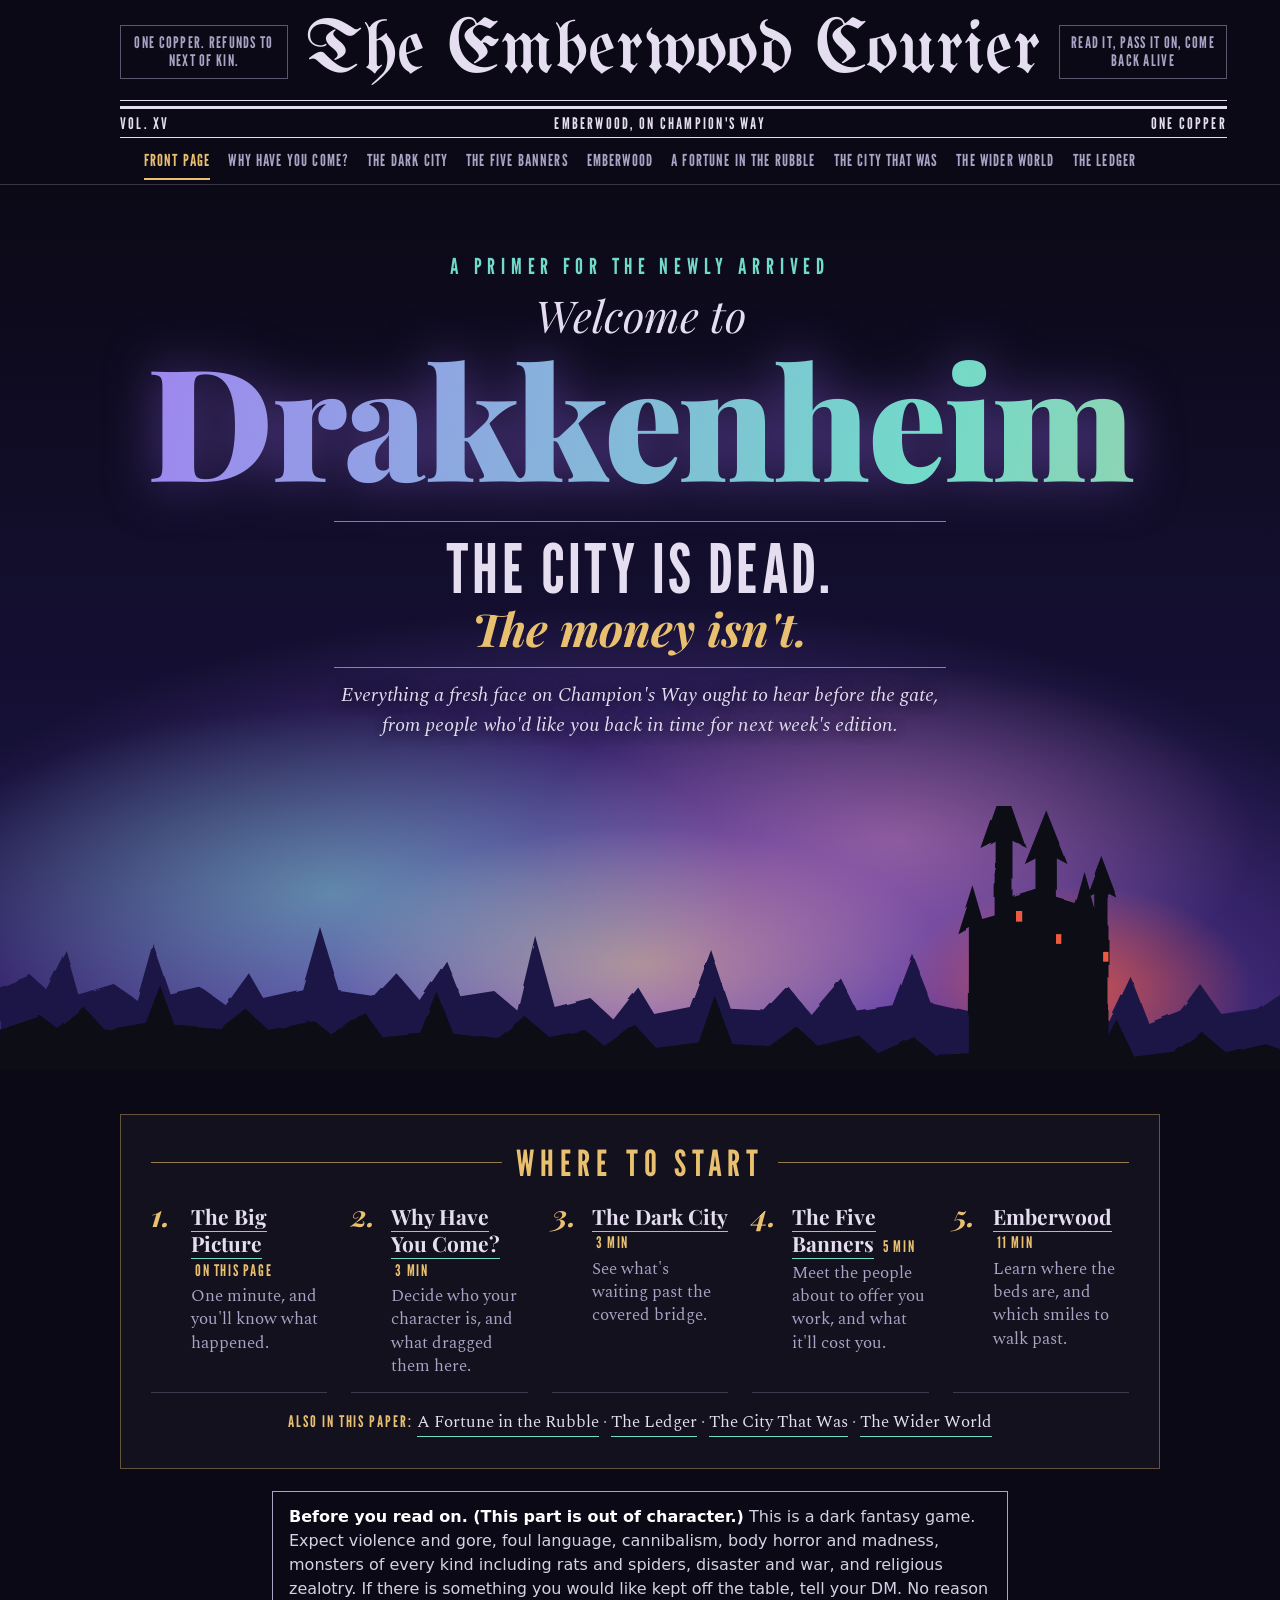
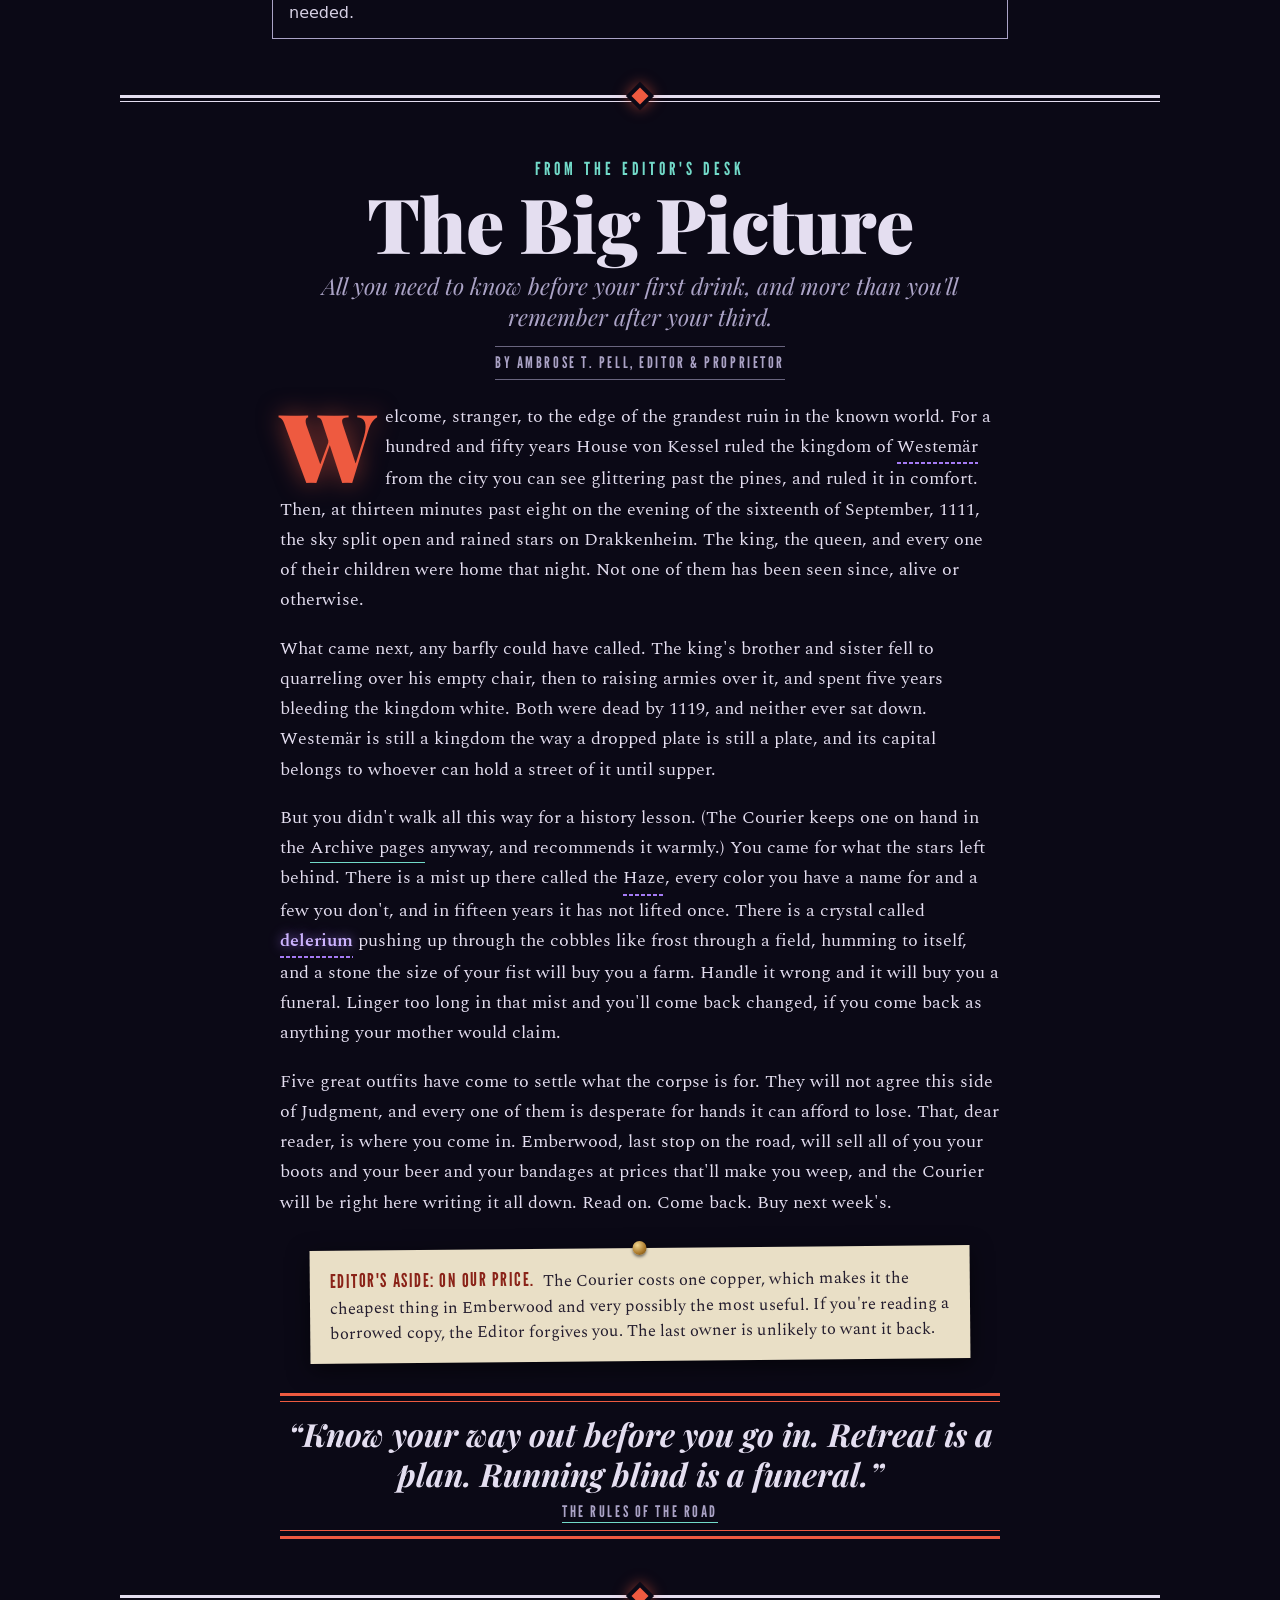
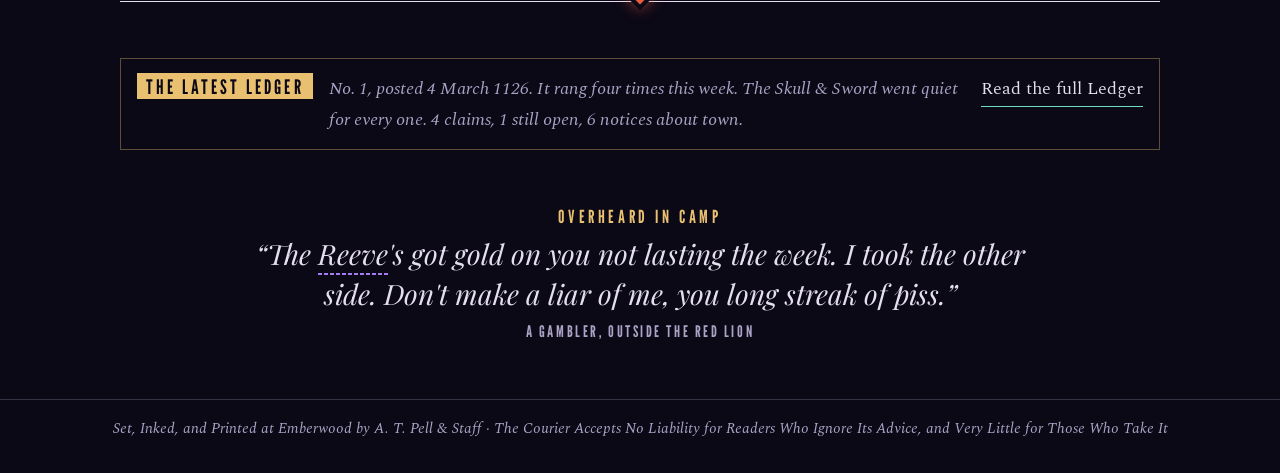
==== commit 06b398e0: "Link preview for Discord, a tab icon, and small readability fixes - Sharing the link in Discord now " ====
--- a/index.html
+++ b/index.html
@@ -6,6 +6,17 @@
 <meta name="robots" content="noindex, nofollow">
 <title>The Emberwood Courier</title>
 <meta name="description" content="A primer for the newly arrived in Emberwood, on the road to Drakkenheim.">
+<meta property="og:site_name" content="The Emberwood Courier">
+<meta property="og:type" content="website">
+<meta property="og:title" content="The Emberwood Courier">
+<meta property="og:description" content="A primer for the newly arrived in Emberwood, on the road to Drakkenheim.">
+<meta property="og:image" content="https://dcook124-abg.github.io/emberwood-courier/assets/img/courier-card.jpg">
+<meta property="og:image:width" content="1200">
+<meta property="og:image:height" content="630">
+<meta property="og:image:alt" content="The Emberwood Courier. Welcome to Drakkenheim. The city is dead. The money isn't.">
+<meta name="twitter:card" content="summary_large_image">
+<meta name="theme-color" content="#0b0916">
+<link rel="icon" href="assets/img/favicon.svg" type="image/svg+xml">
 <link rel="preconnect" href="https://fonts.googleapis.com">
 <link rel="preconnect" href="https://fonts.gstatic.com" crossorigin>
 <link href="https://fonts.googleapis.com/css2?family=League+Gothic&family=Playfair+Display:ital,wght@0,700;0,900;1,400;1,700&family=Spectral:ital,wght@0,400;0,600;1,400&family=UnifrakturMaguntia&display=swap" rel="stylesheet">
--- a/assets/css/courier.css
+++ b/assets/css/courier.css
@@ -108,7 +108,7 @@
   .masthead__top { grid-template-columns: 1fr; padding-top: 12px; }
   .masthead__title { grid-column: 1; white-space: normal; font-size: clamp(34px, 10vw, 60px); }
   .masthead__ear { display: none; }
-  .issue { font-size: 14px; letter-spacing: .08em; white-space: nowrap; gap: 8px; margin-top: 14px; }
+  .issue { font-size: 16px; letter-spacing: .05em; white-space: nowrap; gap: 8px; margin-top: 14px; }
   .masthead.is-compact .masthead__title { font-size: 23px; }
   .nav { position: relative; }
   .nav__list { flex-wrap: nowrap; justify-content: flex-start; overflow-x: auto; white-space: nowrap; scrollbar-width: none; }
@@ -302,13 +302,14 @@
 .hint { display: block; font-size: 16.5px; line-height: 1.42; color: var(--dim); margin-top: 3px; }
 .start__also { margin: 14px 0 0; font-size: 16.5px; line-height: 1.9; text-align: center; color: var(--dim); }
 .start__also b { font: 400 16px/1 var(--label); letter-spacing: .12em; text-transform: uppercase; color: var(--gold); }
-.path__stamp { display: inline-block; font: 400 15px/1.5 var(--label); letter-spacing: .1em; text-transform: uppercase; color: var(--teal); border: 1px solid var(--teal); padding: 0 6px; transform: rotate(-4deg); margin-left: 6px; }
+.path__stamp { display: inline-block; font: 400 16px/1.5 var(--label); letter-spacing: .1em; text-transform: uppercase; color: var(--teal); border: 1px solid var(--teal); padding: 0 6px; transform: rotate(-4deg); margin-left: 6px; }
 .path__tally { font: italic 400 17px/1.4 var(--body); color: var(--dim); text-align: center; margin: 12px 0 0; }
 @media (max-width: 620px) { .start__list { grid-template-columns: 1fr; } }
 
 .story { max-width: 40em; margin-inline: auto; }
 .story__head { text-align: center; }
 .ledger-line { display: flex; flex-wrap: wrap; align-items: baseline; gap: 6px 16px; border: 1px solid rgba(233, 192, 112, .38); padding: 14px 16px; }
+.ledger-line[hidden] { display: none; }
 .ledger-line__tag { font: 400 20px/1.1 var(--label); letter-spacing: .14em; text-transform: uppercase; background: var(--gold); color: var(--night); padding: 3px 9px 1px; }
 .ledger-line__text { flex: 1 1 300px; font-style: italic; color: var(--dim); }
 
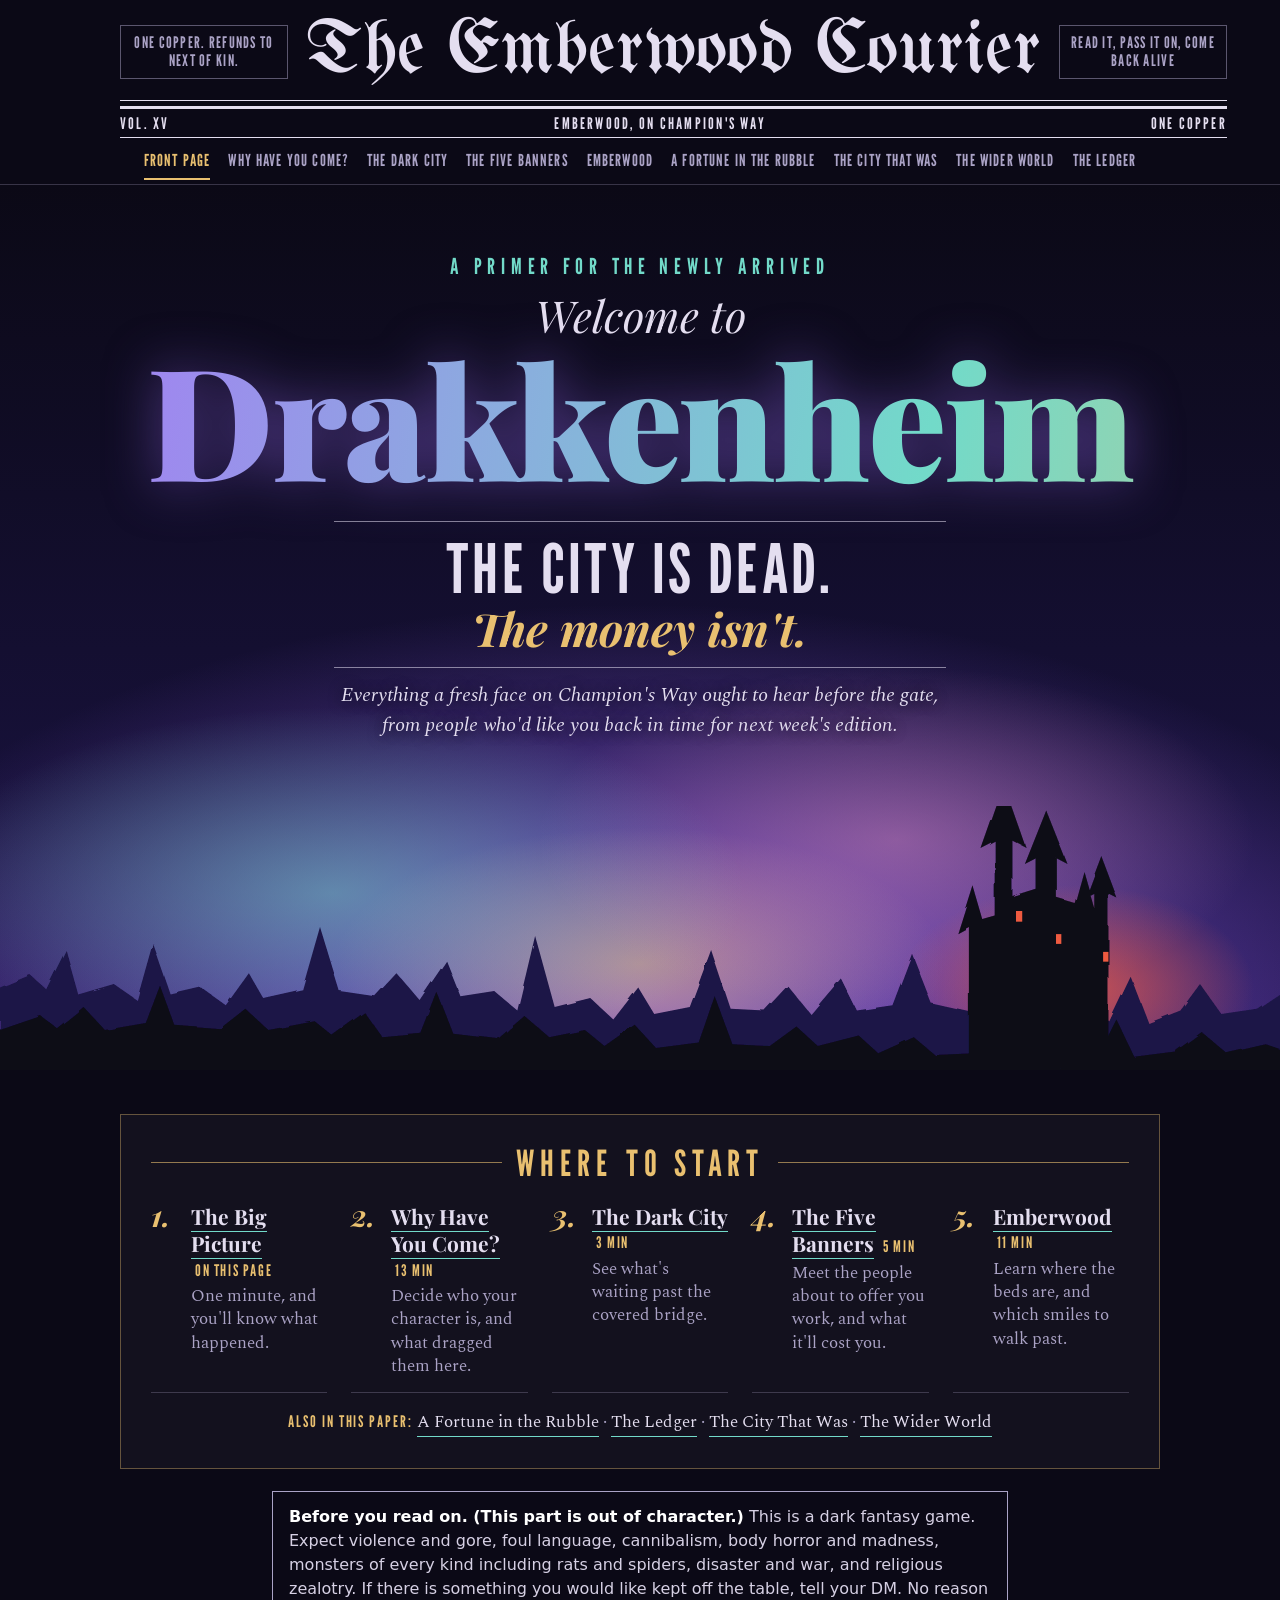
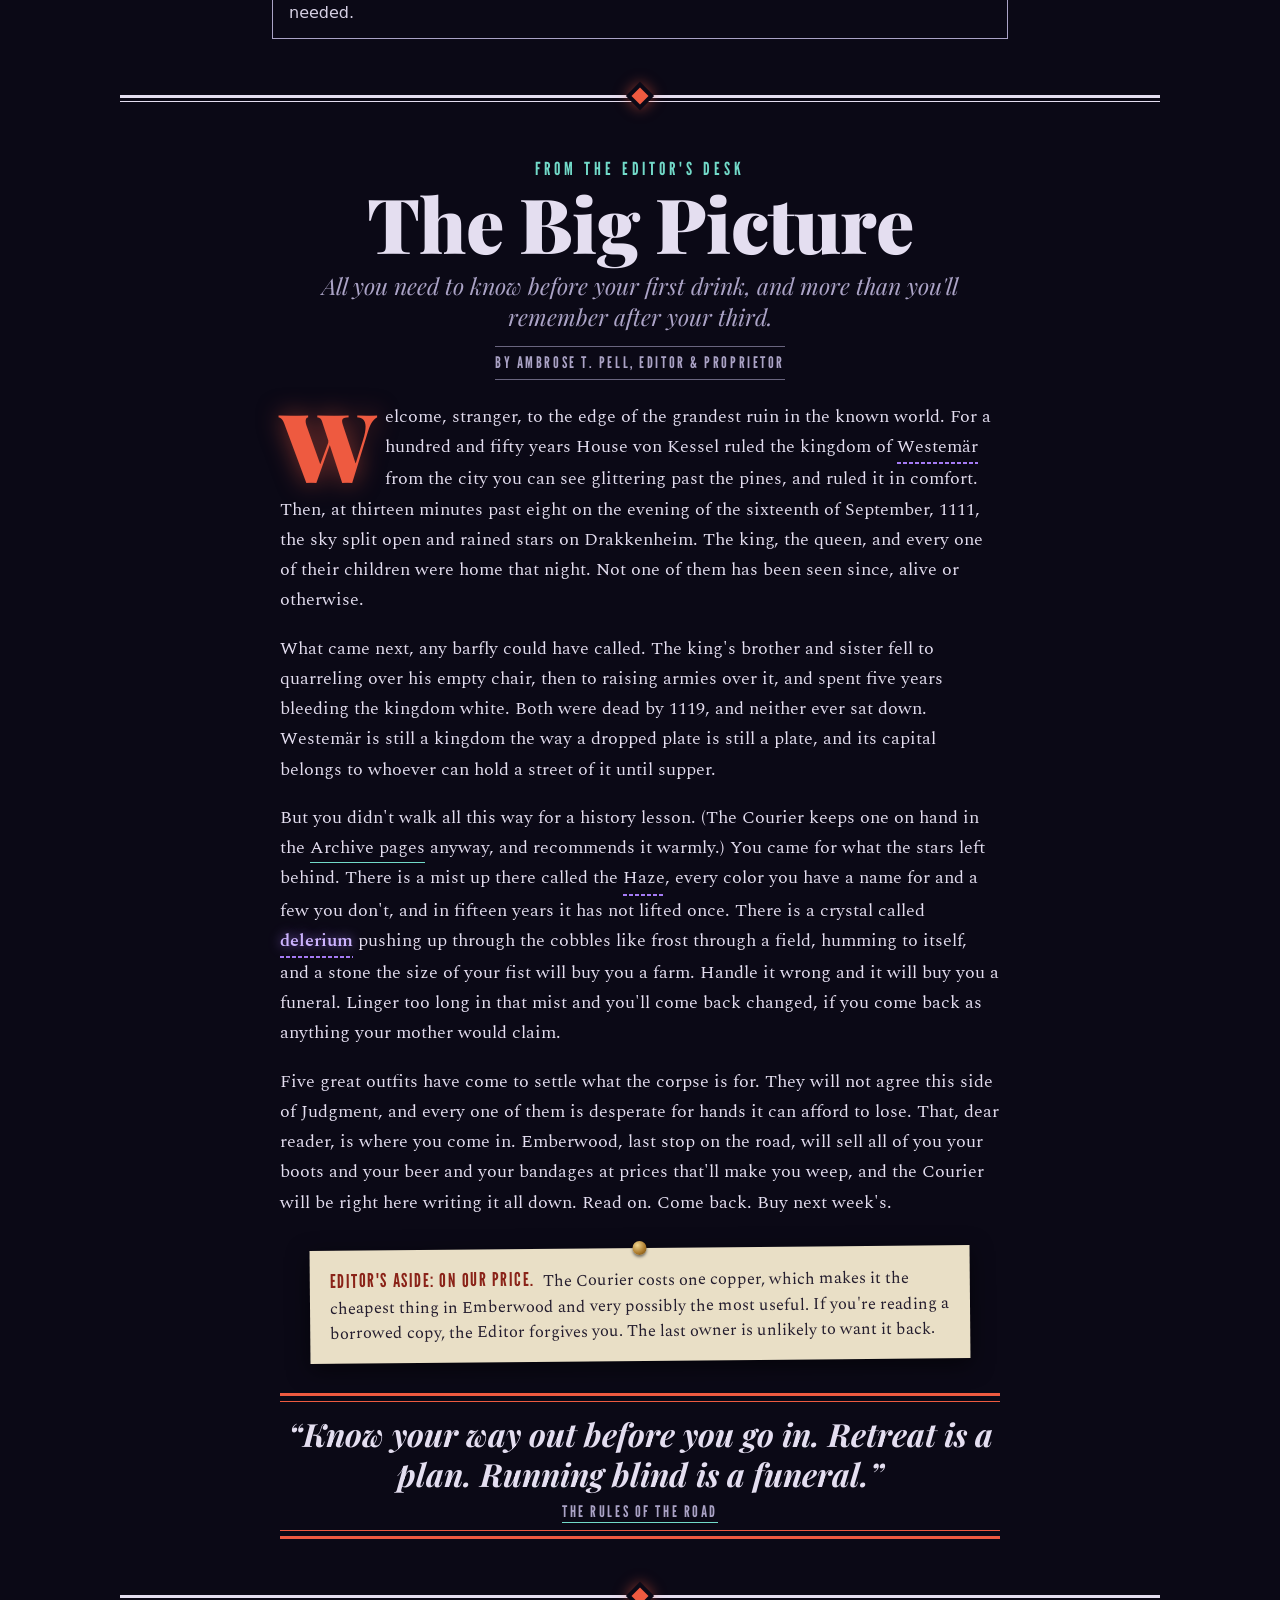
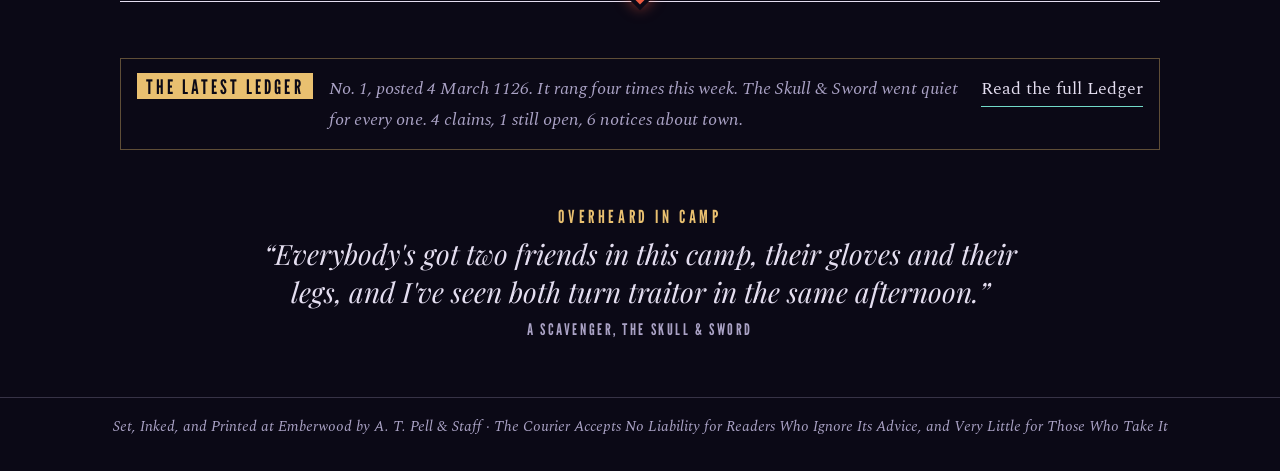
==== commit 3644017c: "Why Have You Come? becomes a page of character ideas - The worksheet form is gone. In its place are " ====
--- a/index.html
+++ b/index.html
@@ -60,7 +60,7 @@
     <h2 id="start-h">Where to Start</h2>
     <ol class="start__list" data-path>
       <li><a href="#big-picture">The Big Picture</a> <span class="time">On this page</span><span class="hint">One minute, and you'll know what happened.</span></li>
-      <li data-id="why"><a href="why-have-you-come.html">Why Have You Come?</a> <span class="time">3 min</span><span class="hint">Decide who your character is, and what dragged them here.</span></li>
+      <li data-id="why"><a href="why-have-you-come.html">Why Have You Come?</a> <span class="time">13 min</span><span class="hint">Decide who your character is, and what dragged them here.</span></li>
       <li data-id="dark-city"><a href="dark-city.html">The Dark City</a> <span class="time">3 min</span><span class="hint">See what's waiting past the covered bridge.</span></li>
       <li data-id="banners"><a href="banners.html">The Five Banners</a> <span class="time">5 min</span><span class="hint">Meet the people about to offer you work, and what it'll cost you.</span></li>
       <li data-id="emberwood"><a href="emberwood.html">Emberwood</a> <span class="time">11 min</span><span class="hint">Learn where the beds are, and which smiles to walk past.</span></li>
--- a/assets/css/courier.css
+++ b/assets/css/courier.css
@@ -66,7 +66,7 @@
 
 img, svg { max-width: 100%; }
 p { margin: 0 0 1em; }
-h1, h2, h3 { margin: 0; font-weight: 400; }
+h1, h2, h3, h4 { margin: 0; font-weight: 400; }
 ol, ul { margin: 0; padding: 0; list-style: none; }
 button { font: inherit; color: inherit; }
 
@@ -171,7 +171,7 @@
 
 /* Parchment. Everything pinned up shares these colours. */
 .note, .aside, .notice, .poster-face, .card-back, .plate, .lex { background: var(--paper); color: var(--ink); }
-.note a, .aside a, .notice a, .lex a { color: var(--ink-violet); border-bottom-color: var(--ink-violet); }
+.note a, .aside a, .notice a, .lex a, .card-back a { color: var(--ink-violet); border-bottom-color: var(--ink-violet); }
 
 /* Pinned notes */
 .note-wrap { position: relative; }
@@ -412,6 +412,23 @@
 }
 
 /* ---- Why Have You Come? ---- */
+.inshort + .advisory { margin-top: 18px; }
+.advisory + .inshort { margin-top: 18px; }
+.primer li { position: relative; padding-left: 20px; margin-top: 7px; line-height: 1.5; }
+.primer li::before { content: ""; position: absolute; left: 3px; top: .62em; width: 7px; height: 7px; transform: rotate(45deg); background: var(--gold); }
+.primer .primer__more { margin-top: 12px; color: var(--dim); font-size: 17px; }
+.life { margin-top: clamp(34px, 5vw, 54px); padding-top: clamp(26px, 4vw, 40px); border-top: 1px solid var(--line); }
+.subtitle + .life { margin-top: 22px; padding-top: 0; border-top: 0; }
+.life__title { font: 900 clamp(27px, 3.8vw, 38px)/1.1 var(--head); text-align: center; }
+.life__text { max-width: 40em; margin: 12px auto 0; }
+.life__limit { text-align: center; font: 400 17px/1.3 var(--label); letter-spacing: .12em; text-transform: uppercase; color: var(--gold); margin: 12px 0 0; }
+.life__ask { max-width: 34em; margin: 14px auto 0; text-align: center; font: italic 400 clamp(19px, 2.2vw, 22px)/1.4 var(--head); color: #cdb4ff; }
+.life__ask b { display: block; font: 400 17px/1.3 var(--label); letter-spacing: .16em; text-transform: uppercase; font-style: normal; color: var(--teal); margin-bottom: 2px; }
+.life .cards { margin-top: 22px; }
+.idea { margin: 4px 0 0; }
+.idea dt { font: 400 17px/1.2 var(--label); letter-spacing: .14em; text-transform: uppercase; color: var(--ink-violet); margin-top: 10px; }
+.idea dd { margin: 2px 0 0; line-height: 1.5; }
+.card-front p { margin: 0; }
 .cards { display: grid; grid-template-columns: repeat(3, minmax(0, 1fr)); gap: 18px; margin-top: 18px; }
 .card-front { background: #1d1546; border: 1px solid rgba(165, 123, 245, .5); font-size: 17px; }
 .card-back { font-size: 17px; }
@@ -422,19 +439,8 @@
 .asks { margin-top: 14px; display: grid; grid-template-columns: repeat(2, minmax(0, 1fr)); gap: 0 34px; }
 .asks li { padding: 13px 0; border-bottom: 1px solid var(--line); line-height: 1.5; }
 .asks b { display: block; font: 400 20px/1.2 var(--label); letter-spacing: .14em; text-transform: uppercase; color: var(--teal); }
-.entry { border: 1px solid rgba(233, 192, 112, .38); background: var(--panel); padding: clamp(18px, 3vw, 32px); margin-top: 18px; }
-.entry label { display: block; font: 700 18px/1.3 var(--head); margin: 18px 0 6px; }
-.entry label:first-child { margin-top: 0; }
-.entry input, .entry select, .entry textarea { width: 100%; font: 400 18px/1.45 var(--body); color: var(--moon); background: #130e2c; border: 1px solid var(--dim); border-radius: 0; padding: 9px 11px; }
-.entry textarea { min-height: 76px; resize: vertical; display: block; }
-.entry input:focus, .entry select:focus, .entry textarea:focus { outline: 2px solid var(--teal); outline-offset: 0; border-color: var(--teal); }
-.entry__row { display: grid; grid-template-columns: repeat(2, minmax(0, 1fr)); gap: 0 20px; }
-.entry__row label { margin-top: 0; }
-.entry__actions { display: flex; flex-wrap: wrap; gap: 10px; align-items: center; margin-top: 18px; }
-.entry__status { font-style: italic; color: var(--teal); }
-.entry__note { font-style: italic; color: var(--dim); font-size: 16.5px; margin: 10px 0 0; }
 @media (max-width: 900px) { .cards { grid-template-columns: repeat(2, minmax(0, 1fr)); } }
-@media (max-width: 640px) { .cards, .asks, .entry__row { grid-template-columns: 1fr; } .entry .entry__row > div + div label { margin-top: 18px; } }
+@media (max-width: 640px) { .cards, .asks { grid-template-columns: 1fr; } }
 
 /* ---- The Ledger ---- */
 .ledger-intro { max-width: 40em; margin: 16px auto 0; }
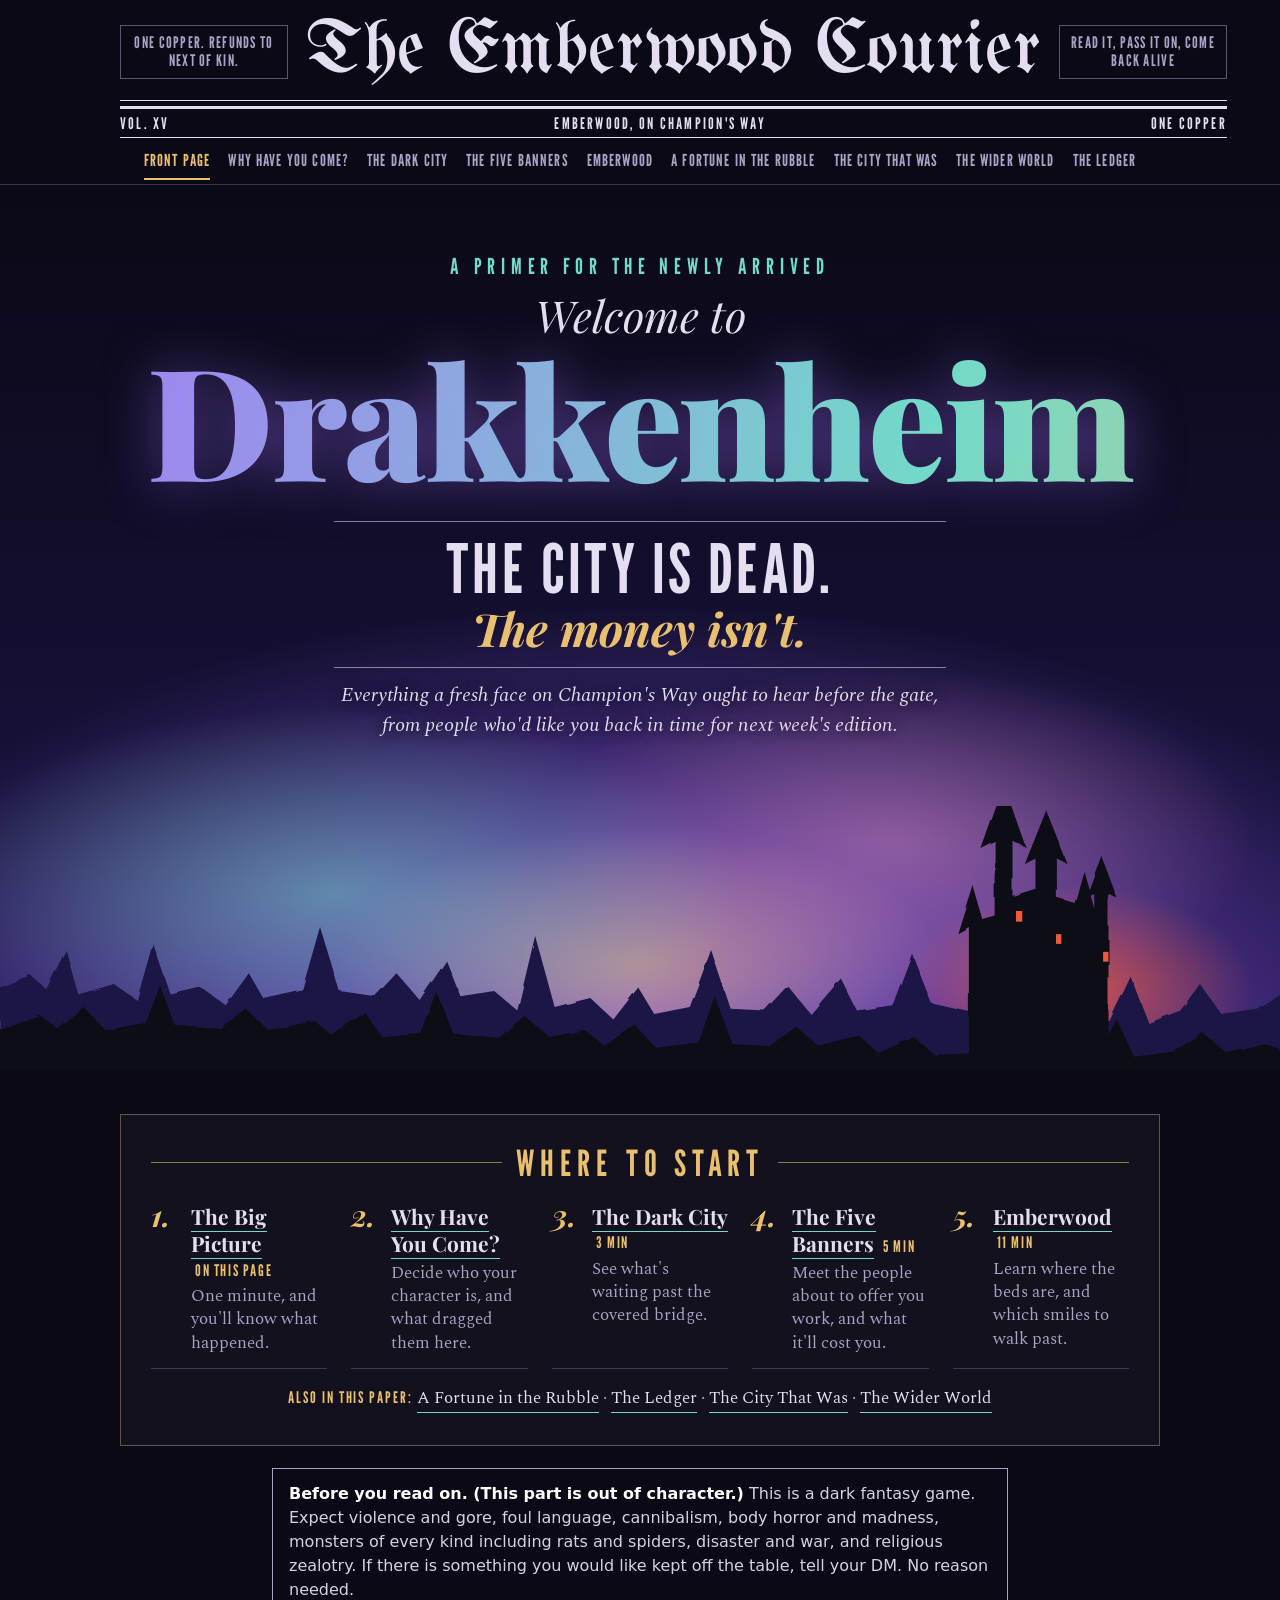
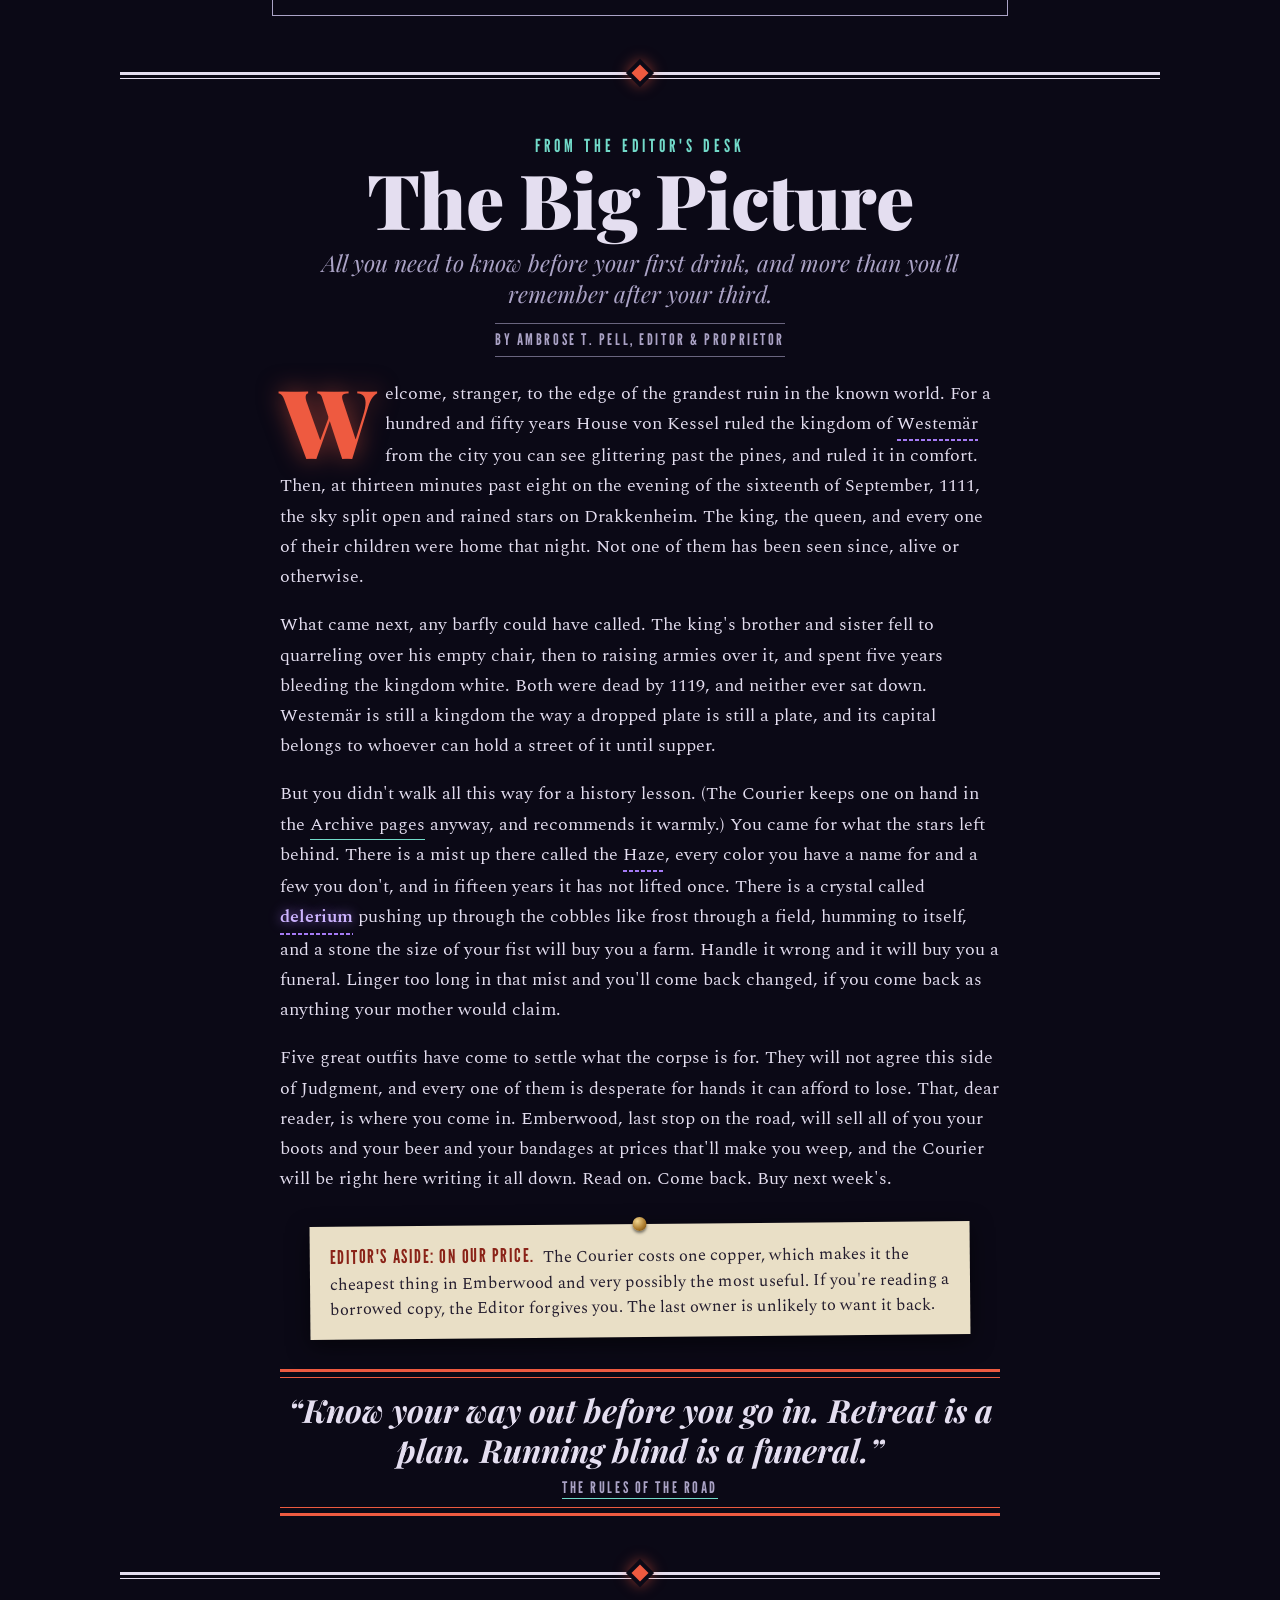
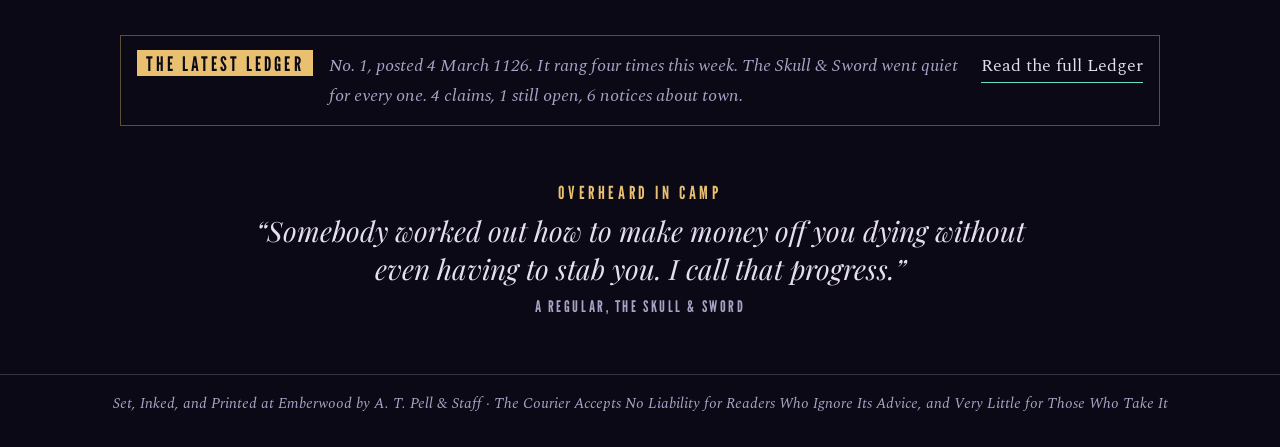
==== commit d584e4a3: "Why Have You Come?: one note from the DM, on a torn notepad page - The In Short box and the DM note " ====
--- a/index.html
+++ b/index.html
@@ -60,7 +60,7 @@
     <h2 id="start-h">Where to Start</h2>
     <ol class="start__list" data-path>
       <li><a href="#big-picture">The Big Picture</a> <span class="time">On this page</span><span class="hint">One minute, and you'll know what happened.</span></li>
-      <li data-id="why"><a href="why-have-you-come.html">Why Have You Come?</a> <span class="time">13 min</span><span class="hint">Decide who your character is, and what dragged them here.</span></li>
+      <li data-id="why"><a href="why-have-you-come.html">Why Have You Come?</a><span class="hint">Decide who your character is, and what dragged them here.</span></li>
       <li data-id="dark-city"><a href="dark-city.html">The Dark City</a> <span class="time">3 min</span><span class="hint">See what's waiting past the covered bridge.</span></li>
       <li data-id="banners"><a href="banners.html">The Five Banners</a> <span class="time">5 min</span><span class="hint">Meet the people about to offer you work, and what it'll cost you.</span></li>
       <li data-id="emberwood"><a href="emberwood.html">Emberwood</a> <span class="time">11 min</span><span class="hint">Learn where the beds are, and which smiles to walk past.</span></li>
--- a/assets/css/courier.css
+++ b/assets/css/courier.css
@@ -412,13 +412,35 @@
 }
 
 /* ---- Why Have You Come? ---- */
-.inshort + .advisory { margin-top: 18px; }
-.advisory + .inshort { margin-top: 18px; }
+/* The DM's note: a page torn from a notepad and taped on. Out of character, so it looks like nothing else in the paper. */
+.dm-note { position: relative; max-width: 37em; margin: 34px auto 0; transform: rotate(-.8deg); filter: drop-shadow(0 8px 14px rgba(0, 0, 0, .6)); }
+.dm-note::before { content: ""; position: absolute; z-index: 2; left: 50%; top: -9px; width: 104px; height: 28px; margin-left: -52px; transform: rotate(2.5deg); background: rgba(233, 222, 180, .55); box-shadow: 0 1px 2px rgba(0, 0, 0, .25); }
+.dm-note__paper {
+  --rule: 30px; padding: 26px 24px 26px 46px; color: var(--ink); font: 400 17.5px/var(--rule) var(--body);
+  background:
+    linear-gradient(90deg, transparent 31px, rgba(91, 47, 148, .4) 31px, rgba(91, 47, 148, .4) 32.5px, transparent 32.5px),
+    repeating-linear-gradient(transparent 0, transparent calc(var(--rule) - 1px), rgba(60, 80, 130, .26) calc(var(--rule) - 1px), rgba(60, 80, 130, .26) var(--rule)) 0 20px,
+    #f4f0e6;
+  clip-path: polygon(0 9px, 3% 3px, 7% 10px, 11% 4px, 16% 9px, 20% 2px, 25% 8px, 30% 3px, 34% 10px, 39% 5px, 44% 9px, 48% 2px, 53% 8px, 58% 4px, 62% 10px, 67% 3px, 72% 9px, 76% 4px, 81% 10px, 86% 3px, 90% 8px, 95% 2px, 100% 8px, 100% 100%, 0 100%);
+}
+.dm-note__paper p { margin: 0 0 var(--rule); }
+.dm-note__paper p:last-child { margin-bottom: 0; }
+.dm-note__head { font-weight: 600; font-size: 18.5px; }
+.dm-note + .inshort { margin-top: 34px; }
+@media (max-width: 620px) { .dm-note__paper { padding-left: 40px; padding-right: 16px; } }
 .primer li { position: relative; padding-left: 20px; margin-top: 7px; line-height: 1.5; }
 .primer li::before { content: ""; position: absolute; left: 3px; top: .62em; width: 7px; height: 7px; transform: rotate(45deg); background: var(--gold); }
 .primer .primer__more { margin-top: 12px; color: var(--dim); font-size: 17px; }
 .life { margin-top: clamp(34px, 5vw, 54px); padding-top: clamp(26px, 4vw, 40px); border-top: 1px solid var(--line); }
-.subtitle + .life { margin-top: 22px; padding-top: 0; border-top: 0; }
+.crests + .life { margin-top: clamp(30px, 4.4vw, 46px); }
+.life__badge { display: block; width: 76px; height: 76px; margin: 0 auto 10px; filter: drop-shadow(0 4px 6px rgba(0, 0, 0, .6)); }
+/* The statement the whole page is about: lit by the Haze, like the city's name on the Front Page */
+.statement { text-align: center; }
+.statement__big { display: block; font: 900 clamp(54px, 15vw, 132px)/.95 var(--head); letter-spacing: -.02em; padding-bottom: .08em; white-space: nowrap;
+  background: var(--haze); background-size: 300% 100%; -webkit-background-clip: text; background-clip: text; color: transparent;
+  filter: drop-shadow(0 0 26px rgba(150, 105, 240, .5)); animation: lit 22s linear infinite; }
+.statement__small { display: flex; align-items: center; justify-content: center; gap: clamp(10px, 2vw, 22px); font: 400 clamp(26px, 5.4vw, 50px)/1 var(--label); letter-spacing: .18em; text-transform: uppercase; color: var(--moon); margin-top: 6px; }
+.statement__small::before, .statement__small::after { content: ""; flex: 1; max-width: 220px; height: 7px; border-top: 3px solid var(--moon); border-bottom: 1px solid var(--moon); }
 .life__title { font: 900 clamp(27px, 3.8vw, 38px)/1.1 var(--head); text-align: center; }
 .life__text { max-width: 40em; margin: 12px auto 0; }
 .life__limit { text-align: center; font: 400 17px/1.3 var(--label); letter-spacing: .12em; text-transform: uppercase; color: var(--gold); margin: 12px 0 0; }
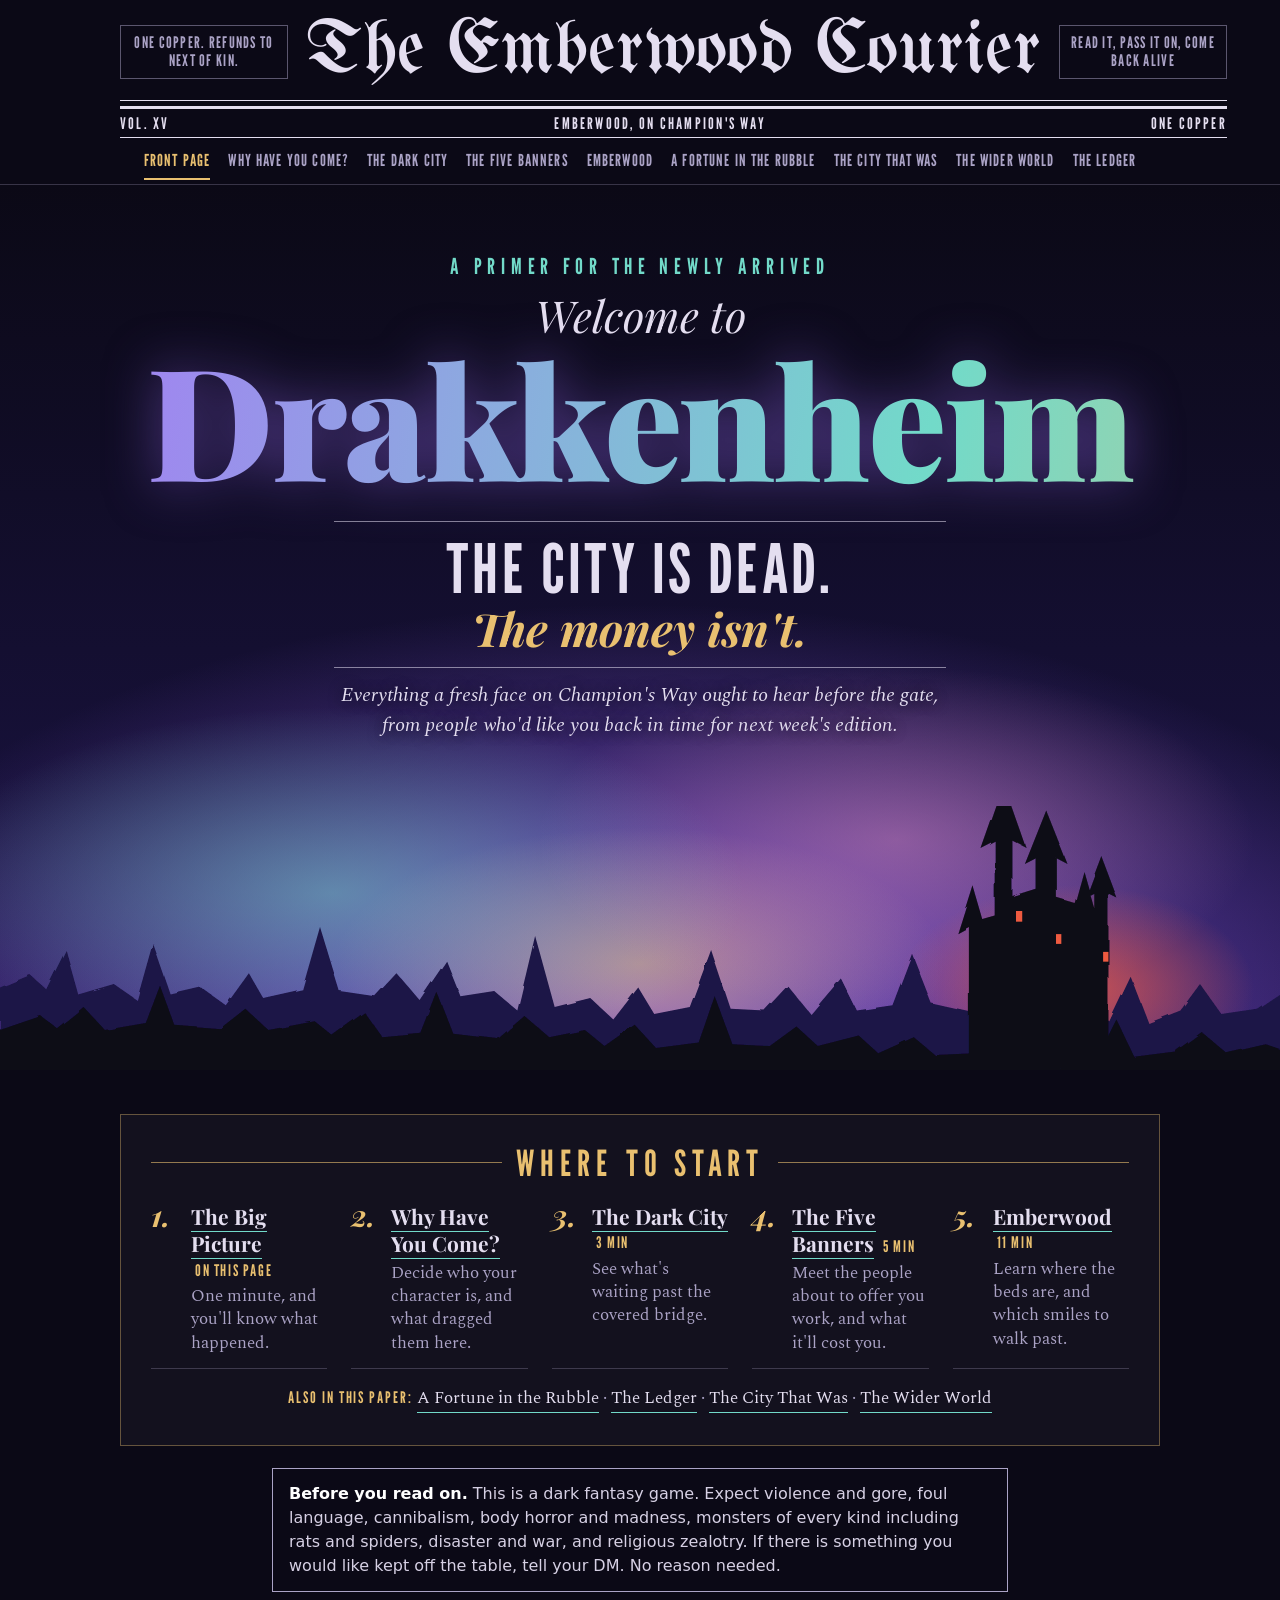
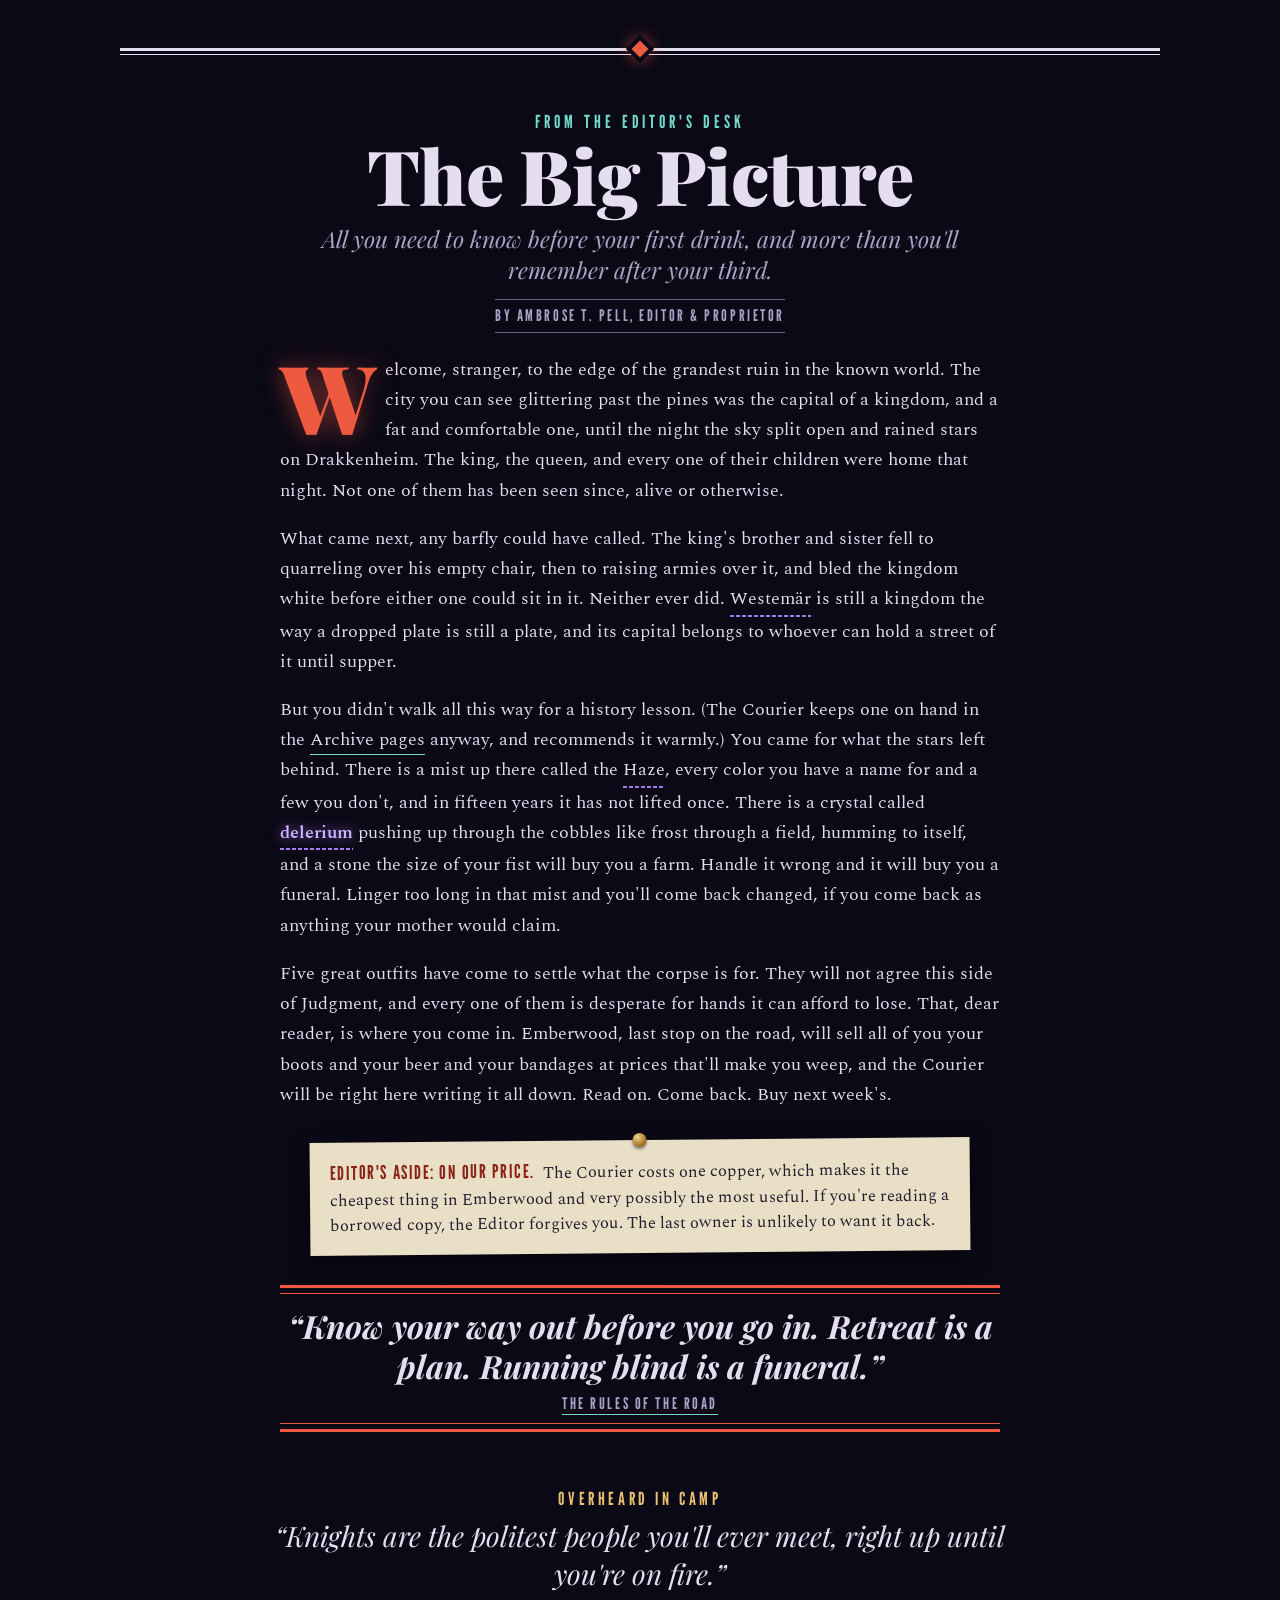
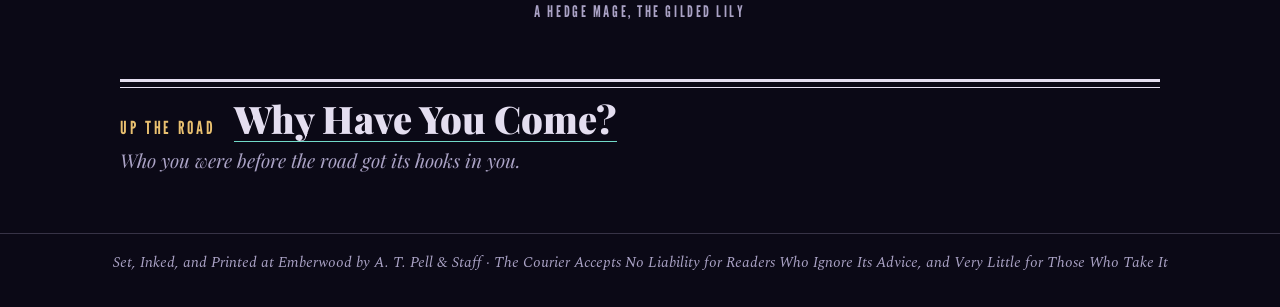
==== commit ff6314db: "Front Page and character page: four small edits from the DM - Front Page advisory heading is now jus" ====
--- a/index.html
+++ b/index.html
@@ -68,7 +68,7 @@
     <p class="start__also"><b>Also in this paper:</b> <a href="fortune.html">A Fortune in the Rubble</a> &middot; <a href="ledger.html">The Ledger</a> &middot; <a href="city-that-was.html">The City That Was</a> &middot; <a href="wider-world.html">The Wider World</a></p>
   </section>
 
-  <p class="advisory"><strong>Before you read on. (This part is out of character.)</strong> This is a dark fantasy game. Expect violence and gore, foul language, cannibalism, body horror and madness, monsters of every kind including rats and spiders, disaster and war, and religious zealotry. If there is something you would like kept off the table, tell your DM. No reason needed.</p>
+  <p class="advisory"><strong>Before you read on.</strong> This is a dark fantasy game. Expect violence and gore, foul language, cannibalism, body horror and madness, monsters of every kind including rats and spiders, disaster and war, and religious zealotry. If there is something you would like kept off the table, tell your DM. No reason needed.</p>
 
   <hr class="break">
 
@@ -80,8 +80,8 @@
       <p class="byline">By Ambrose T. Pell, Editor &amp; Proprietor</p>
     </header>
     <div class="story__body">
-      <p>Welcome, stranger, to the edge of the grandest ruin in the known world. For a hundred and fifty years House von Kessel ruled the kingdom of Westem&auml;r from the city you can see glittering past the pines, and ruled it in comfort. Then, at thirteen minutes past eight on the evening of the sixteenth of September, 1111, the sky split open and rained stars on Drakkenheim. The king, the queen, and every one of their children were home that night. Not one of them has been seen since, alive or otherwise.</p>
-      <p>What came next, any barfly could have called. The king's brother and sister fell to quarreling over his empty chair, then to raising armies over it, and spent five years bleeding the kingdom white. Both were dead by 1119, and neither ever sat down. Westem&auml;r is still a kingdom the way a dropped plate is still a plate, and its capital belongs to whoever can hold a street of it until supper.</p>
+      <p>Welcome, stranger, to the edge of the grandest ruin in the known world. The city you can see glittering past the pines was the capital of a kingdom, and a fat and comfortable one, until the night the sky split open and rained stars on Drakkenheim. The king, the queen, and every one of their children were home that night. Not one of them has been seen since, alive or otherwise.</p>
+      <p>What came next, any barfly could have called. The king's brother and sister fell to quarreling over his empty chair, then to raising armies over it, and bled the kingdom white before either one could sit in it. Neither ever did. Westem&auml;r is still a kingdom the way a dropped plate is still a plate, and its capital belongs to whoever can hold a street of it until supper.</p>
       <p>But you didn't walk all this way for a history lesson. (The Courier keeps one on hand in the <a href="city-that-was.html">Archive pages</a> anyway, and recommends it warmly.) You came for what the stars left behind. There is a mist up there called the Haze, every color you have a name for and a few you don't, and in fifteen years it has not lifted once. There is a crystal called <strong class="delerium">delerium</strong> pushing up through the cobbles like frost through a field, humming to itself, and a stone the size of your fist will buy you a farm. Handle it wrong and it will buy you a funeral. Linger too long in that mist and you'll come back changed, if you come back as anything your mother would claim.</p>
       <p>Five great outfits have come to settle what the corpse is for. They will not agree this side of Judgment, and every one of them is desperate for hands it can afford to lose. That, dear reader, is where you come in. Emberwood, last stop on the road, will sell all of you your boots and your beer and your bandages at prices that'll make you weep, and the Courier will be right here writing it all down. Read on. Come back. Buy next week's.</p>
     </div>
@@ -89,18 +89,11 @@
     <blockquote class="pull"><p>“Know your way out before you go in. Retreat is a plan. Running blind is a funeral.”</p><cite><a href="dark-city.html#rules">The Rules of the Road</a></cite></blockquote>
   </article>
 
-  <hr class="break">
-
-  <section class="ledger-line" data-ledger-box aria-label="The latest Ledger" hidden>
-    <span class="ledger-line__tag">The Latest Ledger</span>
-    <span class="ledger-line__text" data-ledger-line></span>
-    <a href="ledger.html">Read the full Ledger</a>
-  </section>
+  <nav class="road-next" aria-label="Next page"><span class="road-next__tag">Up the Road</span><a href="why-have-you-come.html">Why Have You Come?</a><span class="deck">Who you were before the road got its hooks in you.</span></nav>
 
 </main>
 
 <footer class="foot">Set, Inked, and Printed at Emberwood by A. T. Pell &amp; Staff &middot; The Courier Accepts No Liability for Readers Who Ignore Its Advice, and Very Little for Those Who Take It</footer>
-<script src="assets/js/ledger.js"></script>
 <script src="assets/js/site.js"></script>
 </body>
 </html>
--- a/assets/css/courier.css
+++ b/assets/css/courier.css
@@ -308,10 +308,6 @@
 
 .story { max-width: 40em; margin-inline: auto; }
 .story__head { text-align: center; }
-.ledger-line { display: flex; flex-wrap: wrap; align-items: baseline; gap: 6px 16px; border: 1px solid rgba(233, 192, 112, .38); padding: 14px 16px; }
-.ledger-line[hidden] { display: none; }
-.ledger-line__tag { font: 400 20px/1.1 var(--label); letter-spacing: .14em; text-transform: uppercase; background: var(--gold); color: var(--night); padding: 3px 9px 1px; }
-.ledger-line__text { flex: 1 1 300px; font-style: italic; color: var(--dim); }
 
 /* ---- The Dark City ---- */
 .rules { counter-reset: rule; display: grid; grid-template-columns: repeat(5, minmax(0, 1fr)); margin-top: 18px; border-top: 1px solid var(--moon); }
@@ -412,22 +408,24 @@
 }
 
 /* ---- Why Have You Come? ---- */
-/* The DM's note: a page torn from a notepad and taped on. Out of character, so it looks like nothing else in the paper. */
-.dm-note { position: relative; max-width: 37em; margin: 34px auto 0; transform: rotate(-.8deg); filter: drop-shadow(0 8px 14px rgba(0, 0, 0, .6)); }
-.dm-note::before { content: ""; position: absolute; z-index: 2; left: 50%; top: -9px; width: 104px; height: 28px; margin-left: -52px; transform: rotate(2.5deg); background: rgba(233, 222, 180, .55); box-shadow: 0 1px 2px rgba(0, 0, 0, .25); }
+/* The DM\x27s note: a folded letter in a slanted hand, closed with wax and tucked into the paper. Out of character. */
+.dm-note { max-width: 38em; margin: 36px auto 0; transform: rotate(.6deg); filter: drop-shadow(0 10px 16px rgba(0, 0, 0, .6)); }
 .dm-note__paper {
-  --rule: 30px; padding: 26px 24px 26px 46px; color: var(--ink); font: 400 17.5px/var(--rule) var(--body);
-  background:
-    linear-gradient(90deg, transparent 31px, rgba(91, 47, 148, .4) 31px, rgba(91, 47, 148, .4) 32.5px, transparent 32.5px),
-    repeating-linear-gradient(transparent 0, transparent calc(var(--rule) - 1px), rgba(60, 80, 130, .26) calc(var(--rule) - 1px), rgba(60, 80, 130, .26) var(--rule)) 0 20px,
-    #f4f0e6;
-  clip-path: polygon(0 9px, 3% 3px, 7% 10px, 11% 4px, 16% 9px, 20% 2px, 25% 8px, 30% 3px, 34% 10px, 39% 5px, 44% 9px, 48% 2px, 53% 8px, 58% 4px, 62% 10px, 67% 3px, 72% 9px, 76% 4px, 81% 10px, 86% 3px, 90% 8px, 95% 2px, 100% 8px, 100% 100%, 0 100%);
-}
-.dm-note__paper p { margin: 0 0 var(--rule); }
-.dm-note__paper p:last-child { margin-bottom: 0; }
-.dm-note__head { font-weight: 600; font-size: 18.5px; }
-.dm-note + .inshort { margin-top: 34px; }
-@media (max-width: 620px) { .dm-note__paper { padding-left: 40px; padding-right: 16px; } }
+  position: relative; padding: 34px clamp(24px, 6vw, 46px) 58px; background: linear-gradient(175deg, #efe6cf, #e2d5b4); color: var(--ink);
+  clip-path: polygon(0 1.2%, 6% 0, 15% .9%, 27% .1%, 41% 1%, 56% 0, 70% .8%, 84% .1%, 100% 1%, 99.4% 22%, 100% 47%, 99.3% 73%, 100% 99%, 88% 100%, 72% 99.1%, 55% 100%, 37% 99.2%, 20% 100%, .7% 99.2%, 0 76%, .8% 50%, 0 24%);
+}
+.dm-note__paper p { font: italic 400 18px/1.62 var(--body); margin: 0 0 1em; }
+.dm-note__paper p:last-of-type { margin-bottom: 0; }
+.dm-note__paper .dm-note__head { font: italic 700 clamp(23px, 4.4vw, 30px)/1.2 var(--head); margin-bottom: 14px; }
+.dm-note__head em { display: block; margin-top: 4px; font: italic 400 16.5px/1.3 var(--body); color: var(--ink-soft); }
+.dm-note__fold { position: absolute; left: 0; right: 0; top: 52%; border-top: 1px solid rgba(90, 70, 40, .22); box-shadow: 0 1px 0 rgba(255, 255, 255, .35); }
+/* The wax is the only place this red appears */
+.dm-note__seal {
+  position: absolute; right: clamp(18px, 6vw, 44px); bottom: 12px; width: 66px; height: 66px; border-radius: 50%; display: grid; place-items: center; transform: rotate(-12deg);
+  background: radial-gradient(circle at 36% 30%, #c8402f, #8f1d14 58%, #5c0f0a); box-shadow: 0 0 0 4px #8f1d14, 0 0 0 5px #6b130d, 0 3px 6px rgba(0, 0, 0, .5), inset 0 0 0 3px rgba(255, 255, 255, .12);
+  font: 400 30px/1 var(--black); color: #f1cdbf; text-shadow: 0 1px 0 #5c0f0a;
+}
+.dm-note + .inshort { margin-top: 38px; }
 .primer li { position: relative; padding-left: 20px; margin-top: 7px; line-height: 1.5; }
 .primer li::before { content: ""; position: absolute; left: 3px; top: .62em; width: 7px; height: 7px; transform: rotate(45deg); background: var(--gold); }
 .primer .primer__more { margin-top: 12px; color: var(--dim); font-size: 17px; }
@@ -447,6 +445,9 @@
 .life__ask { max-width: 34em; margin: 14px auto 0; text-align: center; font: italic 400 clamp(19px, 2.2vw, 22px)/1.4 var(--head); color: #cdb4ff; }
 .life__ask b { display: block; font: 400 17px/1.3 var(--label); letter-spacing: .16em; text-transform: uppercase; font-style: normal; color: var(--teal); margin-bottom: 2px; }
 .life .cards { margin-top: 22px; }
+.life__back { text-align: center; margin: 22px 0 0; font: 400 17px/1.3 var(--label); letter-spacing: .14em; text-transform: uppercase; }
+.life__back a { display: inline-block; padding: 12px 6px 4px; color: var(--gold); border-bottom-color: var(--gold); }
+.life__back a::before { content: "\2191"; margin-right: 8px; font-family: var(--body); }
 .idea { margin: 4px 0 0; }
 .idea dt { font: 400 17px/1.2 var(--label); letter-spacing: .14em; text-transform: uppercase; color: var(--ink-violet); margin-top: 10px; }
 .idea dd { margin: 2px 0 0; line-height: 1.5; }
